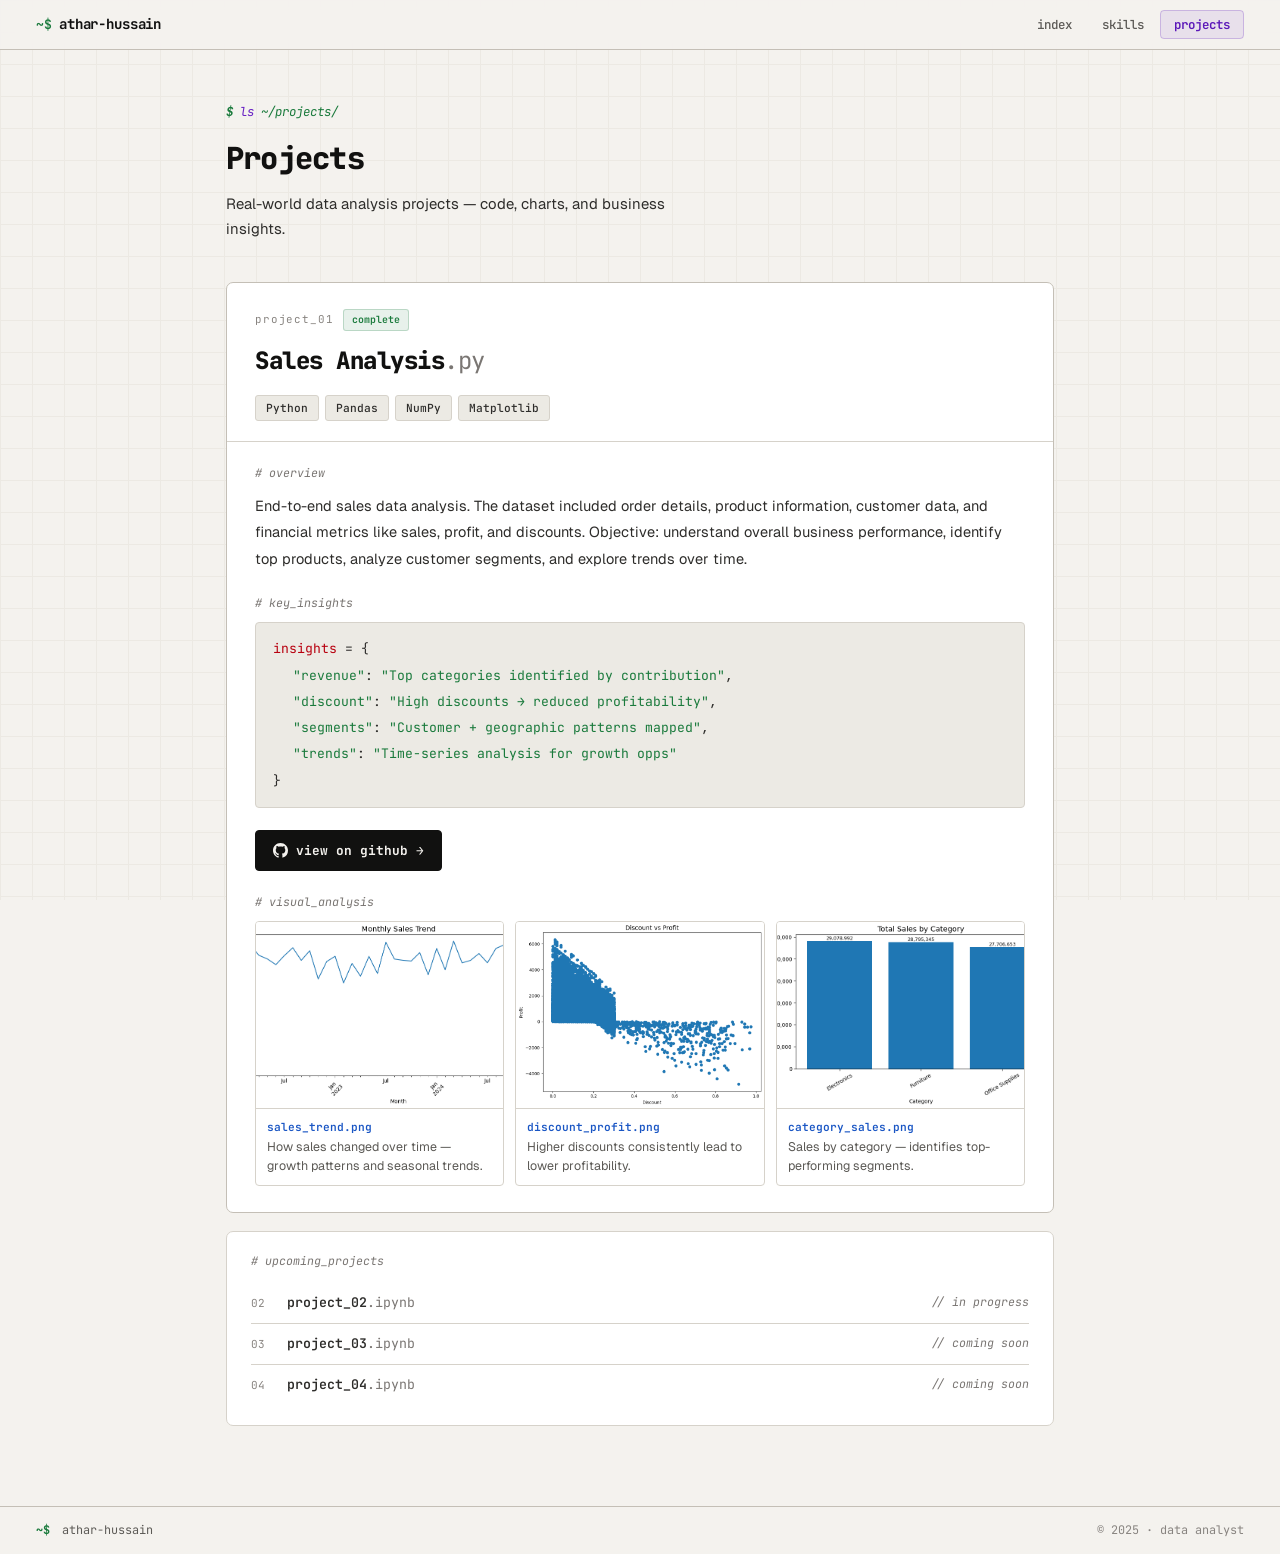
==== projects.html @ aadf998a "first commit" ====
<!DOCTYPE html>
<html lang="en">
<head>
    <meta charset="UTF-8">
    <meta name="viewport" content="width=device-width, initial-scale=1.0">
    <title>Projects | Athar Hussain</title>
    <link rel="preconnect" href="https://fonts.googleapis.com">
    <link rel="preconnect" href="https://fonts.gstatic.com" crossorigin>
    <link href="https://fonts.googleapis.com/css2?family=JetBrains+Mono:ital,wght@0,300;0,400;0,500;0,600;0,700;0,800;1,300;1,400;1,500&family=Geist:wght@300;400;500;600&display=swap" rel="stylesheet">
    <link rel="stylesheet" href="style.css">
</head>
<body>

<nav>
    <div class="nav-brand">
        <span class="nav-prompt">~$</span>
        <a href="index.html" class="nav-logo">athar-hussain</a>
    </div>
    <ul>
        <li><a href="index.html">index</a></li>
        <li><a href="skills.html">skills</a></li>
        <li><a href="projects.html" class="active">projects</a></li>
    </ul>
    <button class="menu-toggle" onclick="toggleMenu()" aria-label="Toggle menu">
        <span></span><span></span><span></span>
    </button>
</nav>

<main>
<div class="container">

    <!-- PAGE HEADER -->
    <div class="ph" style="margin-bottom:40px;">
        <p class="ph-pre"><span class="tp" style="font-family:var(--mono);">$</span> <span class="kw">ls</span> <span class="str">~/projects/</span></p>
        <h1 class="ph-title">Projects</h1>
        <p class="ph-sub">Real-world data analysis projects — code, charts, and business insights.</p>
    </div>

    <!-- PROJECT 1 -->
    <div class="pj-card" style="margin-bottom:18px;">
        <div class="pj-top">
            <div class="pj-meta">
                <span class="pj-num">project_01</span>
                <span class="pj-badge">complete</span>
            </div>
            <h2 class="pj-title">Sales Analysis<span class="pj-ext">.py</span></h2>
            <div class="pj-tags">
                <span class="pj-tag">Python</span>
                <span class="pj-tag">Pandas</span>
                <span class="pj-tag">NumPy</span>
                <span class="pj-tag">Matplotlib</span>
            </div>
        </div>

        <div class="pj-body">

            <div class="pj-sec">
                <span class="pj-sec-lbl"># overview</span>
                <p>End-to-end sales data analysis. The dataset included order details, product information, customer data, and financial metrics like sales, profit, and discounts. Objective: understand overall business performance, identify top products, analyze customer segments, and explore trends over time.</p>
            </div>

            <div class="pj-sec">
                <span class="pj-sec-lbl"># key_insights</span>
                <div class="dict-block">
                    <span class="di"><span class="attr">insights</span><span class="pun"> = {</span></span>
                    <span class="di ind"><span class="str">"revenue"</span><span class="pun">:</span>  <span class="str">"Top categories identified by contribution"</span><span class="pun">,</span></span>
                    <span class="di ind"><span class="str">"discount"</span><span class="pun">:</span> <span class="str">"High discounts → reduced profitability"</span><span class="pun">,</span></span>
                    <span class="di ind"><span class="str">"segments"</span><span class="pun">:</span> <span class="str">"Customer + geographic patterns mapped"</span><span class="pun">,</span></span>
                    <span class="di ind"><span class="str">"trends"</span><span class="pun">:</span>   <span class="str">"Time-series analysis for growth opps"</span></span>
                    <span class="di"><span class="pun">}</span></span>
                </div>
            </div>

            <div class="pj-sec">
                <a href="https://github.com/your-username/your-repo" target="_blank" class="gh-btn">
                    <svg viewBox="0 0 24 24" fill="currentColor" width="15" height="15"><path d="M12 0C5.37 0 0 5.37 0 12c0 5.31 3.435 9.795 8.205 11.385.6.105.825-.255.825-.57 0-.285-.015-1.23-.015-2.235-3.015.555-3.795-.735-4.035-1.41-.135-.345-.72-1.41-1.23-1.695-.42-.225-1.02-.78-.015-.795.945-.015 1.62.87 1.845 1.23 1.08 1.815 2.805 1.305 3.495.99.105-.78.42-1.305.765-1.605-2.67-.3-5.46-1.335-5.46-5.925 0-1.305.465-2.385 1.23-3.225-.12-.3-.54-1.53.12-3.18 0 0 1.005-.315 3.3 1.23.96-.27 1.98-.405 3-.405s2.04.135 3 .405c2.295-1.56 3.3-1.23 3.3-1.23.66 1.65.24 2.88.12 3.18.765.84 1.23 1.905 1.23 3.225 0 4.605-2.805 5.625-5.475 5.925.435.375.81 1.095.81 2.22 0 1.605-.015 2.895-.015 3.3 0 .315.225.69.825.57A12.02 12.02 0 0024 12c0-6.63-5.37-12-12-12z"/></svg>
                    view on github →
                </a>
            </div>

            <div class="pj-sec">
                <span class="pj-sec-lbl"># visual_analysis</span>
                <div class="shots">
                    <div class="shot">
                        <div class="shot-img-wrap">
                            <img src="images/sales_trend.png" alt="Sales Trend">
                        </div>
                        <div class="shot-cap">
                            <span class="shot-name">sales_trend.png</span>
                            <span class="shot-txt">How sales changed over time — growth patterns and seasonal trends.</span>
                        </div>
                    </div>
                    <div class="shot">
                        <div class="shot-img-wrap">
                            <img src="images/discount_vs_profit.png" alt="Discount vs Profit">
                        </div>
                        <div class="shot-cap">
                            <span class="shot-name">discount_profit.png</span>
                            <span class="shot-txt">Higher discounts consistently lead to lower profitability.</span>
                        </div>
                    </div>
                    <div class="shot">
                        <div class="shot-img-wrap">
                            <img src="images/category_sales.png" alt="Category Sales">
                        </div>
                        <div class="shot-cap">
                            <span class="shot-name">category_sales.png</span>
                            <span class="shot-txt">Sales by category — identifies top-performing segments.</span>
                        </div>
                    </div>
                </div>
            </div>

        </div>
    </div>

    <!-- UPCOMING -->
    <div class="up-block">
        <span class="up-lbl"># upcoming_projects</span>
        <div class="up-row">
            <span class="ur-n">02</span>
            <span class="ur-t">project_02<span class="pj-ext">.ipynb</span></span>
            <span class="ur-s">// in progress</span>
        </div>
        <div class="up-row">
            <span class="ur-n">03</span>
            <span class="ur-t">project_03<span class="pj-ext">.ipynb</span></span>
            <span class="ur-s">// coming soon</span>
        </div>
        <div class="up-row">
            <span class="ur-n">04</span>
            <span class="ur-t">project_04<span class="pj-ext">.ipynb</span></span>
            <span class="ur-s">// coming soon</span>
        </div>
    </div>

</div>
</main>

<footer>
    <span><span class="fp">~$</span> athar-hussain</span>
    <span class="fr">© 2025 · data analyst</span>
</footer>

<script>
function toggleMenu() {
    document.querySelector('nav ul').classList.toggle('open');
}
</script>
</body>
</html>
---- style.css ----
/* ── VARIABLES ──────────────────────────────────────────── */
:root {
    --bg:       #F4F2EE;
    --bg-2:     #ECEAE4;
    --bg-card:  #FFFFFF;
    --border:   #D6D2CA;
    --border-s: #C4BFB6;

    /* Text — much stronger contrast */
    --text:     #111110;
    --text-2:   #2E2D2B;
    --text-3:   #5C5A56;
    --text-dim: #888480;

    /* Syntax — richer, more saturated */
    --kw:       #6923C4;   /* purple  – keywords */
    --fn:       #1A56C4;   /* blue    – functions */
    --cls:      #0077A8;   /* teal    – class names */
    --str:      #1A7A3C;   /* green   – strings */
    --num:      #C4650A;   /* orange  – numbers/self */
    --attr:     #B8000F;   /* red     – attributes */
    --pun:      #2E2D2B;   /* near-black – punctuation */
    --cmt:      #7A7673;   /* medium grey – comments */
    --ln:       #B8B4AE;   /* line numbers */

    --accent:   #5B17B8;
    --accent-2: #1A56C4;
    --green:    #1A7A3C;

    --mono: 'JetBrains Mono', 'Fira Code', monospace;
    --sans: 'Geist', system-ui, sans-serif;

    --r:  7px;
    --r2: 4px;
    --t:  0.18s ease;
}

/* ── RESET ──────────────────────────────────────────────── */
*, *::before, *::after { margin:0; padding:0; box-sizing:border-box; }
html { scroll-behavior:smooth; }

body {
    font-family: var(--mono);
    background: var(--bg);
    color: var(--text);
    font-size: 14px;
    line-height: 1.65;
    -webkit-font-smoothing: antialiased;
}

/* subtle grid background */
body::before {
    content: '';
    position: fixed; inset: 0;
    background-image:
        linear-gradient(var(--border) 1px, transparent 1px),
        linear-gradient(90deg, var(--border) 1px, transparent 1px);
    background-size: 32px 32px;
    opacity: 0.28;
    pointer-events: none; z-index: 0;
}

main { position: relative; z-index: 0; }
nav  { position: sticky; top: 0; z-index: 999; }
footer { position: relative; z-index: 1; }

/* ── NAV ────────────────────────────────────────────────── */
nav {
    display: flex; align-items: center; justify-content: space-between;
    padding: 0 36px; height: 50px;
    background: rgba(244,242,238,0.94);
    backdrop-filter: blur(14px);
    border-bottom: 1px solid var(--border-s);
}

.nav-brand { display:flex; align-items:center; gap:7px; }

.nav-prompt {
    font-family: var(--mono);
    font-size: 0.82rem; font-weight: 600;
    color: var(--green);
}

.nav-logo {
    font-family: var(--mono);
    font-size: 0.88rem; font-weight: 700;
    color: var(--text); text-decoration: none;
    letter-spacing: -0.01em;
}

nav ul { display:flex; list-style:none; gap:2px; }

nav ul li a {
    font-family: var(--mono);
    font-size: 0.78rem; font-weight: 500;
    color: var(--text-3);
    text-decoration: none;
    padding: 5px 13px;
    border-radius: var(--r2);
    border: 1px solid transparent;
    transition: var(--t);
}

nav ul li a:hover {
    color: var(--text);
    background: var(--bg-2);
    border-color: var(--border);
}

nav ul li a.active {
    color: var(--accent);
    background: rgba(91,23,184,0.08);
    border-color: rgba(91,23,184,0.22);
    font-weight: 600;
}

.menu-toggle {
    display: none;
    flex-direction: column;
    gap: 4px;
    cursor: pointer;
    padding: 8px;
    z-index: 1000;
    position: relative;
    -webkit-tap-highlight-color: transparent;
    background: none;
    border: none;
    outline: none;
}
.menu-toggle span { display:block; width:20px; height:1.5px; background:var(--text-2); border-radius:2px; }

/* ── LAYOUT ─────────────────────────────────────────────── */
.container { max-width: 900px; margin:0 auto; padding: 52px 36px 80px; position: relative; z-index: 0; }

/* ── SYNTAX ─────────────────────────────────────────────── */
.kw   { color:var(--kw);  font-style:italic; }
.fn   { color:var(--fn);  }
.cls  { color:var(--cls); font-weight:600; }
.str  { color:var(--str); }
.num  { color:var(--num); }
.attr { color:var(--attr); }
.pun  { color:var(--pun); }
.cmt  { color:var(--cmt); font-style:italic; }
.hash { color:var(--cmt); }

.hero-intro {
    font-size: 0.8rem; color: var(--cmt);
    font-style: italic; margin-bottom: 22px;
    display: flex; align-items: center; gap: 8px;
}

.hero-intro::before {
    content: '';
    display: inline-block; width: 8px; height: 8px;
    border-radius: 50%; background: var(--green);
    box-shadow: 0 0 0 3px rgba(26,122,60,0.18);
    animation: pulse 2s ease infinite;
}

@keyframes pulse {
    0%,100% { box-shadow: 0 0 0 3px rgba(26,122,60,0.18); }
    50%      { box-shadow: 0 0 0 6px rgba(26,122,60,0.06); }
}

/* macOS-style code card */
.code-card {
    background: var(--bg-card);
    border: 1px solid var(--border-s);
    border-radius: var(--r);
    overflow: hidden;
    margin-bottom: 28px;
    box-shadow: 0 2px 8px rgba(0,0,0,0.07);
    max-width: 100%;
    min-width: 0;
    position: relative;
    z-index: 0;
}

.cc-bar {
    display: flex; align-items: center; gap: 6px;
    padding: 9px 14px;
    background: var(--bg-2);
    border-bottom: 1px solid var(--border);
}

.dot { width:11px; height:11px; border-radius:50%; }
.dot.r { background:#FF5F56; }
.dot.y { background:#FFBD2D; }
.dot.g { background:#26C840; }

.cc-fname {
    font-size: 0.72rem; color: var(--text-3);
    margin-left: 8px; font-weight: 500;
}

.cc-body {
    padding: 16px 0;
    font-size: 0.85rem;
    line-height: 1.85;
    overflow: hidden; /* clips any stray overflow, never pushes width */
}

.cl {
    display: flex; align-items: baseline;
    padding: 0 16px 0 0;
    white-space: nowrap; /* desktop: single line */
    overflow: hidden;    /* never pushes parent wider */
}

/* CSS-based indentation — no &nbsp; needed */
.cl.i0 { padding-left: 0; }
.cl.i1 > *:not(.ln-num):first-of-type { margin-left: 16px; }
.cl.i2 > *:not(.ln-num):first-of-type { margin-left: 32px; }
.cl.i3 > *:not(.ln-num):first-of-type { margin-left: 48px; }

.cl:hover { background: rgba(91,23,184,0.03); }
.cl.hi    { background: rgba(91,23,184,0.05); }

.ln-num {
    display: inline-block;
    width: 36px; text-align: right;
    color: var(--ln); font-size: 0.74rem;
    user-select: none; padding-right: 18px;
    flex-shrink: 0;
}

.cursor {
    display:inline-block; width:7px; height:13px;
    background: var(--accent);
    animation: blink 1.1s step-end infinite;
    vertical-align: middle; margin-left: 1px;
}

@keyframes blink { 0%,100%{opacity:1;} 50%{opacity:0;} }

/* hero right text */
.hero-split {
    display: grid;
    grid-template-columns: 1fr 1fr;
    gap: 44px; align-items: center;
    margin-bottom: 0;
}

.h-greeting {
    font-size: 0.79rem; color: var(--cmt);
    margin-bottom: 10px; font-style: italic;
}

.h-name {
    font-family: var(--mono);
    font-size: 2.5rem; font-weight: 800;
    line-height: 1.05; letter-spacing: -0.03em;
    color: var(--text);
    margin-bottom: 16px;
}

.h-desc {
    font-family: var(--sans);
    font-size: 0.95rem; color: var(--text-2);
    line-height: 1.8; margin-bottom: 26px;
    font-weight: 400;
}

.h-actions { display:flex; gap:10px; flex-wrap:wrap; }

.btn {
    font-family: var(--mono);
    font-size: 0.79rem; font-weight: 600;
    padding: 8px 17px;
    border-radius: var(--r2);
    text-decoration: none;
    border: 1px solid;
    transition: var(--t);
    display:inline-block;
}

.btn-fill {
    background: var(--accent); color:#fff;
    border-color: var(--accent);
}
.btn-fill:hover { background:#4A10A0; border-color:#4A10A0; }

.btn-out {
    background: transparent; color: var(--text-2);
    border-color: var(--border-s);
}
.btn-out:hover { background: var(--bg-2); border-color: var(--border-s); color: var(--text); }

/* ── SECTION HEAD ───────────────────────────────────────── */
.sh { margin-bottom: 22px; border-bottom: 1px solid var(--border); padding-bottom: 10px; }
.sh-tag {
    font-size: 0.73rem; color: var(--cmt);
    display: flex; align-items: center; gap: 6px;
}
.sh-tag::before { content:'//'; color: var(--accent); font-weight: 700; }

/* ── ABOUT ──────────────────────────────────────────────── */
.about-layout {
    display: grid; grid-template-columns: 1.5fr 1fr;
    gap: 20px; align-items: start;
}

.about-text-block {
    background: var(--bg-card);
    border: 1px solid var(--border);
    border-radius: var(--r);
    padding: 22px 24px;
}

.about-text-block p {
    font-family: var(--sans);
    font-size: 0.93rem; color: var(--text-2);
    line-height: 1.82; margin-bottom: 13px;
    font-weight: 400;
}
.about-text-block p:last-child { margin-bottom: 0; }

.stat-col { display:flex; flex-direction:column; gap:9px; }

.stat-item {
    background: var(--bg-card);
    border: 1px solid var(--border);
    border-radius: var(--r);
    padding: 13px 16px;
    display: flex; flex-direction: column; gap: 2px;
}

.s-key {
    font-size: 0.68rem; color: var(--text-dim);
    font-weight: 500; letter-spacing: 0.04em;
}

.s-val {
    font-family: var(--mono);
    font-size: 0.85rem; color: var(--text); font-weight: 600;
}

.s-open { color: var(--green) !important; }

/* ── TERMINAL / CONTACT ─────────────────────────────────── */
.term-box {
    background: var(--bg-card);
    border: 1px solid var(--border-s);
    border-radius: var(--r);
    overflow: hidden;
    max-width: 100%;
    box-shadow: 0 2px 8px rgba(0,0,0,0.06);
}

.term-bar {
    display:flex; align-items:center; gap:6px;
    padding: 9px 14px;
    background: var(--bg-2);
    border-bottom: 1px solid var(--border);
}

.term-title { font-size:0.71rem; color:var(--text-3); margin-left:8px; font-weight:500; }

.term-body { padding: 16px 20px; }

.t-row {
    display:flex; align-items:center; gap:9px;
    font-size: 0.84rem; margin-bottom: 5px;
}

.tp { color:var(--green); font-weight:700; }
.tc { color:var(--text-2); }

.t-out {
    margin: 10px 0 14px 22px;
    display: flex; flex-direction:column; gap:4px;
}

.t-link {
    display: flex; align-items: center; gap: 10px;
    text-decoration: none; color: var(--text-2);
    padding: 5px 8px; border-radius: var(--r2);
    font-size: 0.83rem; transition: var(--t);
}
.t-link:hover { background: rgba(91,23,184,0.06); }

.tl  { color: var(--fn); font-weight: 600; min-width: 72px; }
.ts  { color: var(--text-dim); }
.tv  { color: var(--str); }
.t-link:hover .tv { color: var(--accent); text-decoration: underline; }

.t-blink { color:var(--accent); animation: blink 1.1s step-end infinite; font-weight:700; }

/* ── EXPLORE CARDS ──────────────────────────────────────── */
.ex-row { display:grid; grid-template-columns:1fr 1fr; gap:12px; }

.ex-card {
    display:flex; flex-direction:column; gap:5px;
    padding: 20px 22px;
    background: var(--bg-card);
    border: 1px solid var(--border);
    border-radius: var(--r);
    text-decoration: none; color: var(--text);
    transition: var(--t);
}

.ex-card:hover {
    border-color: rgba(91,23,184,0.4);
    background: rgba(91,23,184,0.03);
    box-shadow: 0 2px 8px rgba(91,23,184,0.08);
}

.ec-top { display:flex; justify-content:space-between; margin-bottom:4px; }
.ec-n { font-size:0.68rem; color:var(--text-dim); }
.ec-a { font-size:0.88rem; color:var(--text-dim); transition:var(--t); }
.ex-card:hover .ec-a { color:var(--accent); transform:translateX(3px); display:inline-block; }
.ec-t { font-family:var(--mono); font-size:0.93rem; font-weight:700; color:var(--accent); }
.ec-d { font-family:var(--sans); font-size:0.82rem; color:var(--text-3); line-height:1.55; }

/* ── PAGE HEADER ────────────────────────────────────────── */
.ph { margin-bottom: 0; }

.ph-pre {
    font-size:0.78rem; color:var(--cmt);
    margin-bottom: 10px; font-style:italic;
}

.ph-title {
    font-family:var(--mono);
    font-size:1.9rem; font-weight:800;
    letter-spacing:-0.025em; color:var(--text);
    margin-bottom: 8px;
}

.ph-sub {
    font-family:var(--sans);
    font-size:0.93rem; color:var(--text-2);
    line-height:1.72; max-width:500px; font-weight:400;
}

/* ── SKILLS ─────────────────────────────────────────────── */
.sg { margin-bottom: 32px; }

.sg-label {
    font-size:0.73rem; color:var(--cmt);
    font-style:italic; margin-bottom:12px;
    padding-left:2px;
}

.sk-grid { display:grid; grid-template-columns:1fr 1fr; gap:11px; }

.sk-card {
    background: var(--bg-card);
    border: 1px solid var(--border);
    border-radius: var(--r);
    padding: 19px 21px;
    transition: var(--t);
    border-left: 3px solid transparent;
}

.sk-card:hover {
    border-left-color: var(--accent);
    box-shadow: 0 2px 10px rgba(0,0,0,0.07);
}

.sk-head {
    display:flex; align-items:center;
    justify-content:space-between; margin-bottom:9px;
}

.sk-name {
    font-family:var(--mono);
    font-size:0.94rem; font-weight:700; color:var(--text);
}

.sk-badge {
    font-family:var(--mono); font-size:0.63rem;
    padding: 2px 8px; border-radius: 3px;
    background: rgba(91,23,184,0.08);
    color: var(--accent);
    border: 1px solid rgba(91,23,184,0.18);
    font-weight:600;
}

.sk-desc {
    font-family:var(--sans);
    font-size:0.86rem; color:var(--text-2);
    line-height:1.75; margin-bottom:14px; font-weight:400;
}

.sk-bar-row {
    display:flex; align-items:center; gap:9px; margin-bottom:10px;
}

.sk-bar-bg {
    flex:1; height:3px;
    background: var(--bg-2); border-radius:2px; overflow:hidden;
    border: 1px solid var(--border);
}

.sk-bar-fill {
    height:100%; width:0;
    background: var(--accent); border-radius:2px;
    transition: width 1.1s cubic-bezier(.4,0,.2,1);
}

.sk-bar-fill.go { width: var(--w); }

.sk-pct {
    font-family:var(--mono); font-size:0.7rem;
    color:var(--text-3); min-width:28px; font-weight:600;
}

.sk-tags { display:flex; flex-wrap:wrap; gap:5px; }

.sk-tag {
    font-family:var(--mono); font-size:0.67rem;
    color:var(--text-3); padding: 2px 8px;
    border: 1px solid var(--border); border-radius:3px;
    background:var(--bg-2);
}

/* ── PROJECT CARD ───────────────────────────────────────── */
.pj-card {
    background: var(--bg-card);
    border: 1px solid var(--border-s);
    border-radius: var(--r);
    overflow: hidden; margin-bottom:18px;
}

.pj-top {
    padding: 26px 28px 20px;
    border-bottom: 1px solid var(--border);
}

.pj-meta {
    display:flex; align-items:center; gap:9px; margin-bottom:10px;
}

.pj-num { font-size:0.68rem; color:var(--text-dim); letter-spacing:.08em; }

.pj-badge {
    font-family:var(--mono); font-size:0.62rem; font-weight:600;
    padding: 2px 8px; border-radius:3px;
    background: rgba(26,122,60,0.1); color:var(--green);
    border: 1px solid rgba(26,122,60,0.22);
}

.pj-badge.soon {
    background: var(--bg-2); color:var(--text-dim);
    border-color: var(--border);
}

.pj-title {
    font-family:var(--mono);
    font-size:1.5rem; font-weight:800;
    color:var(--text); letter-spacing:-0.02em;
    margin-bottom:14px;
}

.pj-ext { color:var(--cmt); font-weight:400; }

.pj-tags { display:flex; flex-wrap:wrap; gap:6px; }

.pj-tag {
    font-family:var(--mono); font-size:0.7rem;
    color:var(--text-2); padding:3px 10px;
    border:1px solid var(--border); border-radius:3px;
    background:var(--bg-2); font-weight:500;
}

.pj-body { padding: 0 28px 26px; }

.pj-sec { padding-top:22px; }

.pj-sec-lbl {
    display:block; font-family:var(--mono);
    font-size:0.73rem; color:var(--cmt);
    margin-bottom:9px; font-style:italic;
}

.pj-sec > p {
    font-family:var(--sans);
    font-size:0.91rem; color:var(--text-2);
    line-height:1.82; font-weight:400;
}

/* insights dict */
.dict-block {
    background: var(--bg-2);
    border: 1px solid var(--border);
    border-radius: var(--r2);
    padding: 13px 17px;
    font-family:var(--mono); font-size:0.82rem; line-height:2;
}

.di { display:block; }
.di.ind { padding-left:20px; }

.gh-btn {
    display:inline-flex; align-items:center; gap:8px;
    font-family:var(--mono); font-size:0.8rem; font-weight:700;
    padding:9px 17px;
    background:var(--text); color:var(--bg);
    text-decoration:none; border-radius:var(--r2);
    transition:var(--t); border:1px solid var(--text);
}
.gh-btn:hover { background:var(--accent); border-color:var(--accent); }

/* screenshots */
.shots {
    display: grid;
    grid-template-columns: repeat(3, 1fr);
    gap: 11px;
}

.shot {
    border:1px solid var(--border); border-radius:var(--r2);
    overflow:hidden; background:var(--bg-card);
    transition: var(--t);
}
.shot:hover { box-shadow: 0 3px 12px rgba(0,0,0,0.09); border-color: var(--border-s); }

.shot-img-wrap {
    width:100%; aspect-ratio:4/3;
    background:var(--bg-2); overflow:hidden;
}

.shot-img-wrap img {
    width:100%; height:100%; object-fit:cover;
    transition: transform 0.4s ease;
}
.shot:hover .shot-img-wrap img { transform:scale(1.04); }

.shot-cap { padding:9px 11px; border-top:1px solid var(--border); }

.shot-name {
    display:block; font-family:var(--mono);
    font-size:0.7rem; color:var(--fn); margin-bottom:2px; font-weight:600;
}

.shot-txt {
    display:block; font-family:var(--sans);
    font-size:0.78rem; color:var(--text-3); line-height:1.5;
}

/* upcoming */
.up-block {
    background:var(--bg-card); border:1px solid var(--border);
    border-radius:var(--r); padding:20px 24px;
}

.up-lbl {
    display:block; font-family:var(--mono);
    font-size:0.73rem; color:var(--cmt);
    font-style:italic; margin-bottom:12px;
}

.up-row {
    display:flex; align-items:center; gap:16px;
    font-family:var(--mono); font-size:0.83rem;
    padding:9px 0; border-bottom:1px solid var(--border);
}
.up-row:last-child { border-bottom:none; }

.ur-n { color:var(--text-dim); font-size:0.69rem; min-width:20px; }
.ur-t { color:var(--text-2); flex:1; font-weight:600; }
.ur-s { color:var(--cmt); font-size:0.73rem; font-style:italic; }

/* ── FOOTER ─────────────────────────────────────────────── */
footer {
    border-top:1px solid var(--border-s);
    padding:14px 36px;
    display:flex; justify-content:space-between; align-items:center;
    font-family:var(--mono); font-size:0.74rem; color:var(--text-3);
    position:relative; z-index:1;
}

.fp { color:var(--green); margin-right:5px; font-weight:700; }
.fr { color:var(--text-dim); }

/* ── RESPONSIVE BREAKPOINTS ─────────────────────────────── */

/* ── TABLET (740px – 900px) ─────────────────────────────── */
@media (max-width: 900px) {
    .h-name { font-size: 2.2rem; }
    .shots { grid-template-columns: repeat(2, 1fr); }
    .sk-grid { grid-template-columns: repeat(2, 1fr); }
    .about-layout { gap: 14px; }
}

/* ── MOBILE (≤ 740px) ───────────────────────────────────── */
@media (max-width: 740px) {
    nav { padding: 0 16px; }
    .menu-toggle { display: flex; }

    nav ul {
        display: none;
        position: absolute; top: 50px; left: 0; right: 0;
        flex-direction: column;
        background: rgba(244,242,238,0.98);
        backdrop-filter: blur(12px);
        border-bottom: 1px solid var(--border-s);
        padding: 10px 16px; gap: 3px;
        z-index: 200;
    }
    nav ul.open { display: flex; }
    nav ul li a { display: block; padding: 8px 12px; }

    .container { padding: 28px 16px 56px; }

    .hero-split {
        grid-template-columns: 1fr;
        gap: 22px;
    }

    .cc-body   { font-size: 0.76rem; }
    .ln-num    { width: 28px; padding-right: 12px; font-size: 0.68rem; }

    .h-name    { font-size: 1.9rem; }
    .h-desc    { font-size: 0.88rem; }
    .h-actions { flex-direction: column; gap: 8px; }
    .btn       { text-align: center; }

    .about-layout { grid-template-columns: 1fr; }
    .stat-col  { flex-direction: row; flex-wrap: wrap; gap: 8px; }
    .stat-item { flex: 1; min-width: 140px; }

    .t-link    { flex-wrap: wrap; gap: 4px; }
    .tl        { min-width: unset; }
    .tv        { word-break: break-all; font-size: 0.78rem; }

    .ex-row    { grid-template-columns: 1fr; }
    .sk-grid   { grid-template-columns: 1fr; }
    .shots     { grid-template-columns: 1fr; }

    .pj-top,
    .pj-body   { padding-left: 16px; padding-right: 16px; }
    .pj-title  { font-size: 1.25rem; }
    .dict-block { font-size: 0.76rem; overflow-x: auto; }

    .up-row    { flex-wrap: wrap; gap: 6px; }
    .ur-s      { width: 100%; padding-left: 28px; }

    .ph-title  { font-size: 1.6rem; }

    footer {
        flex-direction: column;
        gap: 4px;
        text-align: center;
        padding: 12px 16px;
    }
}

/* ── SMALL PHONES (≤ 400px) ─────────────────────────────── */
@media (max-width: 400px) {
    .h-name    { font-size: 1.6rem; }
    .cc-body   { font-size: 0.7rem; }
    .stat-item { min-width: 100%; }
    .ph-title  { font-size: 1.4rem; }
    .pj-title  { font-size: 1.1rem; }
}
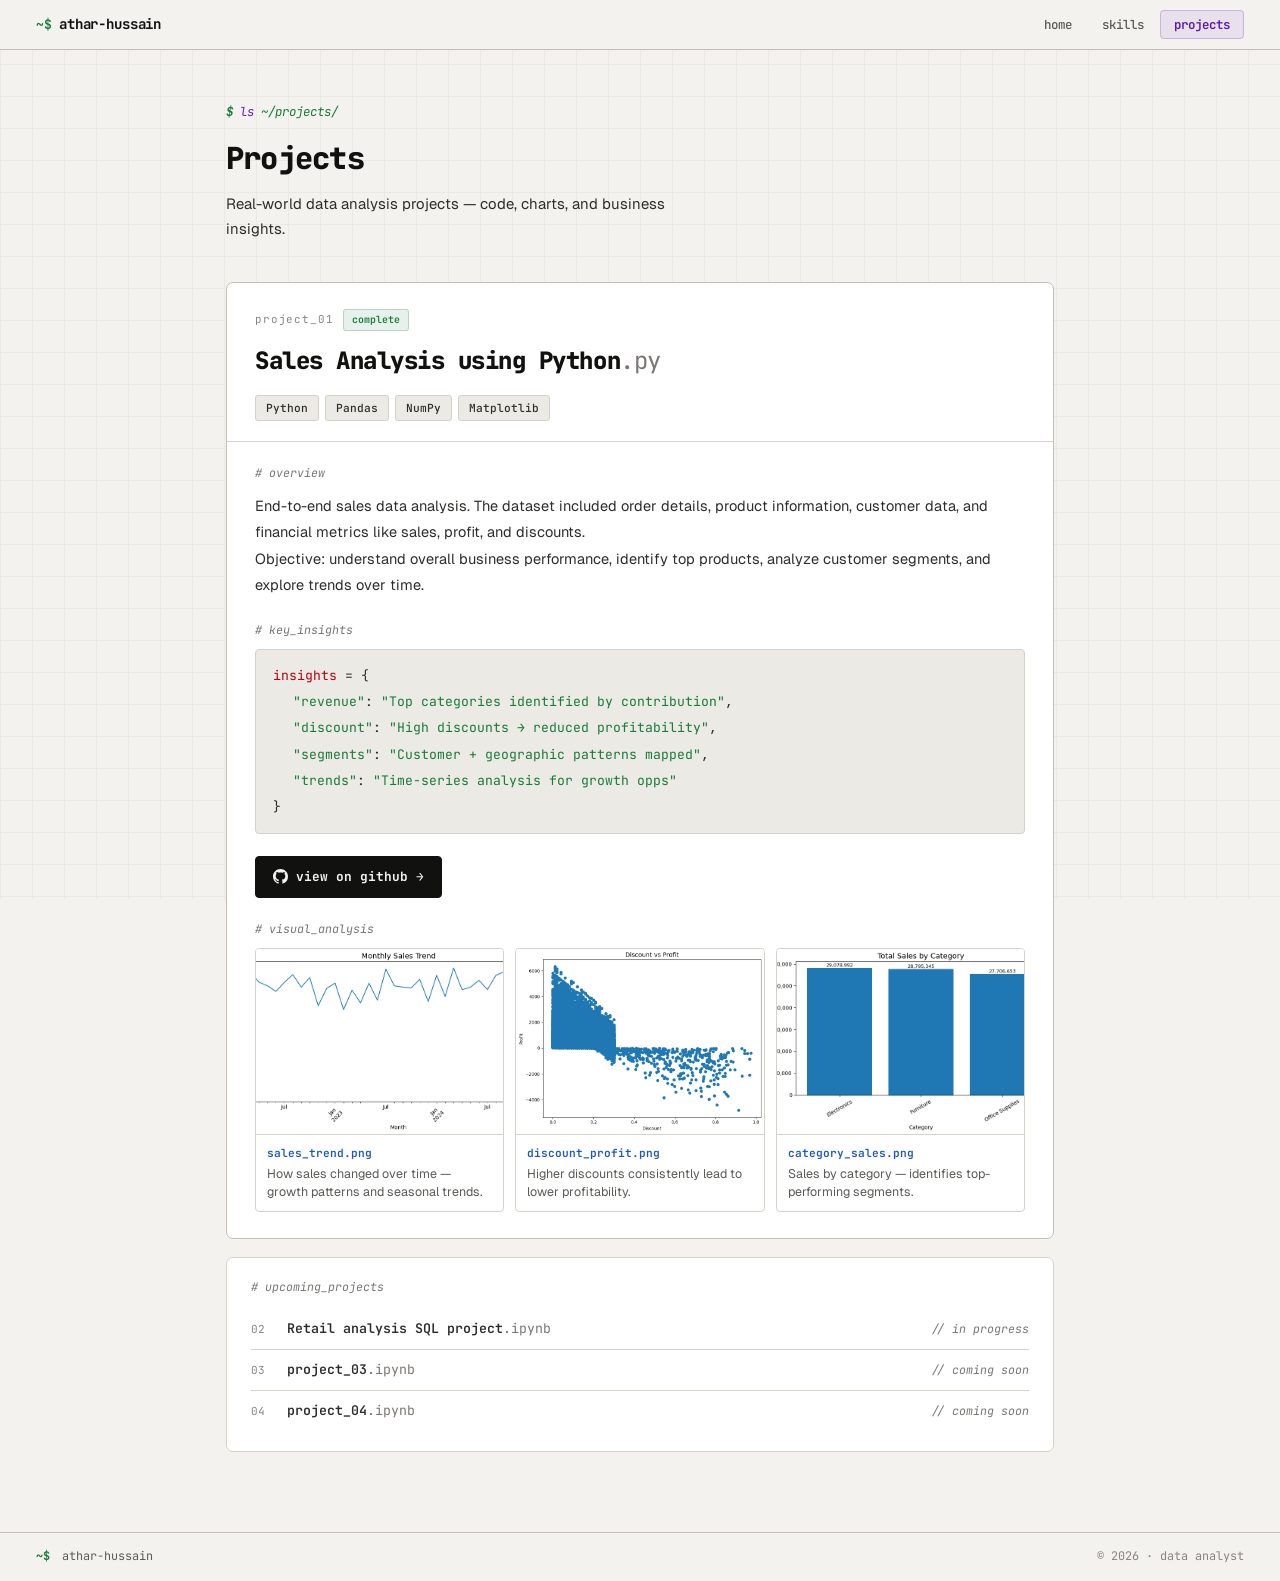
==== commit af509a94: "updated html and css" ====
--- a/projects.html
+++ b/projects.html
@@ -17,7 +17,7 @@
         <a href="index.html" class="nav-logo">athar-hussain</a>
     </div>
     <ul>
-        <li><a href="index.html">index</a></li>
+        <li><a href="index.html">home</a></li>
         <li><a href="skills.html">skills</a></li>
         <li><a href="projects.html" class="active">projects</a></li>
     </ul>
@@ -43,7 +43,7 @@
                 <span class="pj-num">project_01</span>
                 <span class="pj-badge">complete</span>
             </div>
-            <h2 class="pj-title">Sales Analysis<span class="pj-ext">.py</span></h2>
+            <h2 class="pj-title">Sales Analysis using Python<span class="pj-ext">.py</span></h2>
             <div class="pj-tags">
                 <span class="pj-tag">Python</span>
                 <span class="pj-tag">Pandas</span>
@@ -56,7 +56,7 @@
 
             <div class="pj-sec">
                 <span class="pj-sec-lbl"># overview</span>
-                <p>End-to-end sales data analysis. The dataset included order details, product information, customer data, and financial metrics like sales, profit, and discounts. Objective: understand overall business performance, identify top products, analyze customer segments, and explore trends over time.</p>
+                <p>End-to-end sales data analysis. The dataset included order details, product information, customer data, and financial metrics like sales, profit, and discounts. <br>Objective: understand overall business performance, identify top products, analyze customer segments, and explore trends over time.</p>
             </div>
 
             <div class="pj-sec">
@@ -119,7 +119,7 @@
         <span class="up-lbl"># upcoming_projects</span>
         <div class="up-row">
             <span class="ur-n">02</span>
-            <span class="ur-t">project_02<span class="pj-ext">.ipynb</span></span>
+            <span class="ur-t">Retail analysis SQL project<span class="pj-ext">.ipynb</span></span>
             <span class="ur-s">// in progress</span>
         </div>
         <div class="up-row">
@@ -139,7 +139,7 @@
 
 <footer>
     <span><span class="fp">~$</span> athar-hussain</span>
-    <span class="fr">© 2025 · data analyst</span>
+    <span class="fr">© 2026 · data analyst</span>
 </footer>
 
 <script>
--- a/style.css
+++ b/style.css
@@ -281,10 +281,11 @@
 .btn-fill:hover { background:#4A10A0; border-color:#4A10A0; }
 
 .btn-out {
-    background: transparent; color: var(--text-2);
-    border-color: var(--border-s);
-}
-.btn-out:hover { background: var(--bg-2); border-color: var(--border-s); color: var(--text); }
+    background: var(--fn);
+    color: #fff;
+    border-color: var(--fn);
+}
+.btn-out:hover { background: #1440A0; border-color: #1440A0; color: #fff; }
 
 /* ── SECTION HEAD ───────────────────────────────────────── */
 .sh { margin-bottom: 22px; border-bottom: 1px solid var(--border); padding-bottom: 10px; }
@@ -704,11 +705,15 @@
 
     .container { padding: 28px 16px 56px; }
 
+    /* hero: text first, code card below */
     .hero-split {
         grid-template-columns: 1fr;
         gap: 22px;
+        display: flex;
+        flex-direction: column-reverse;
     }
 
+    .code-card { display: block; }
     .cc-body   { font-size: 0.76rem; }
     .ln-num    { width: 28px; padding-right: 12px; font-size: 0.68rem; }
 
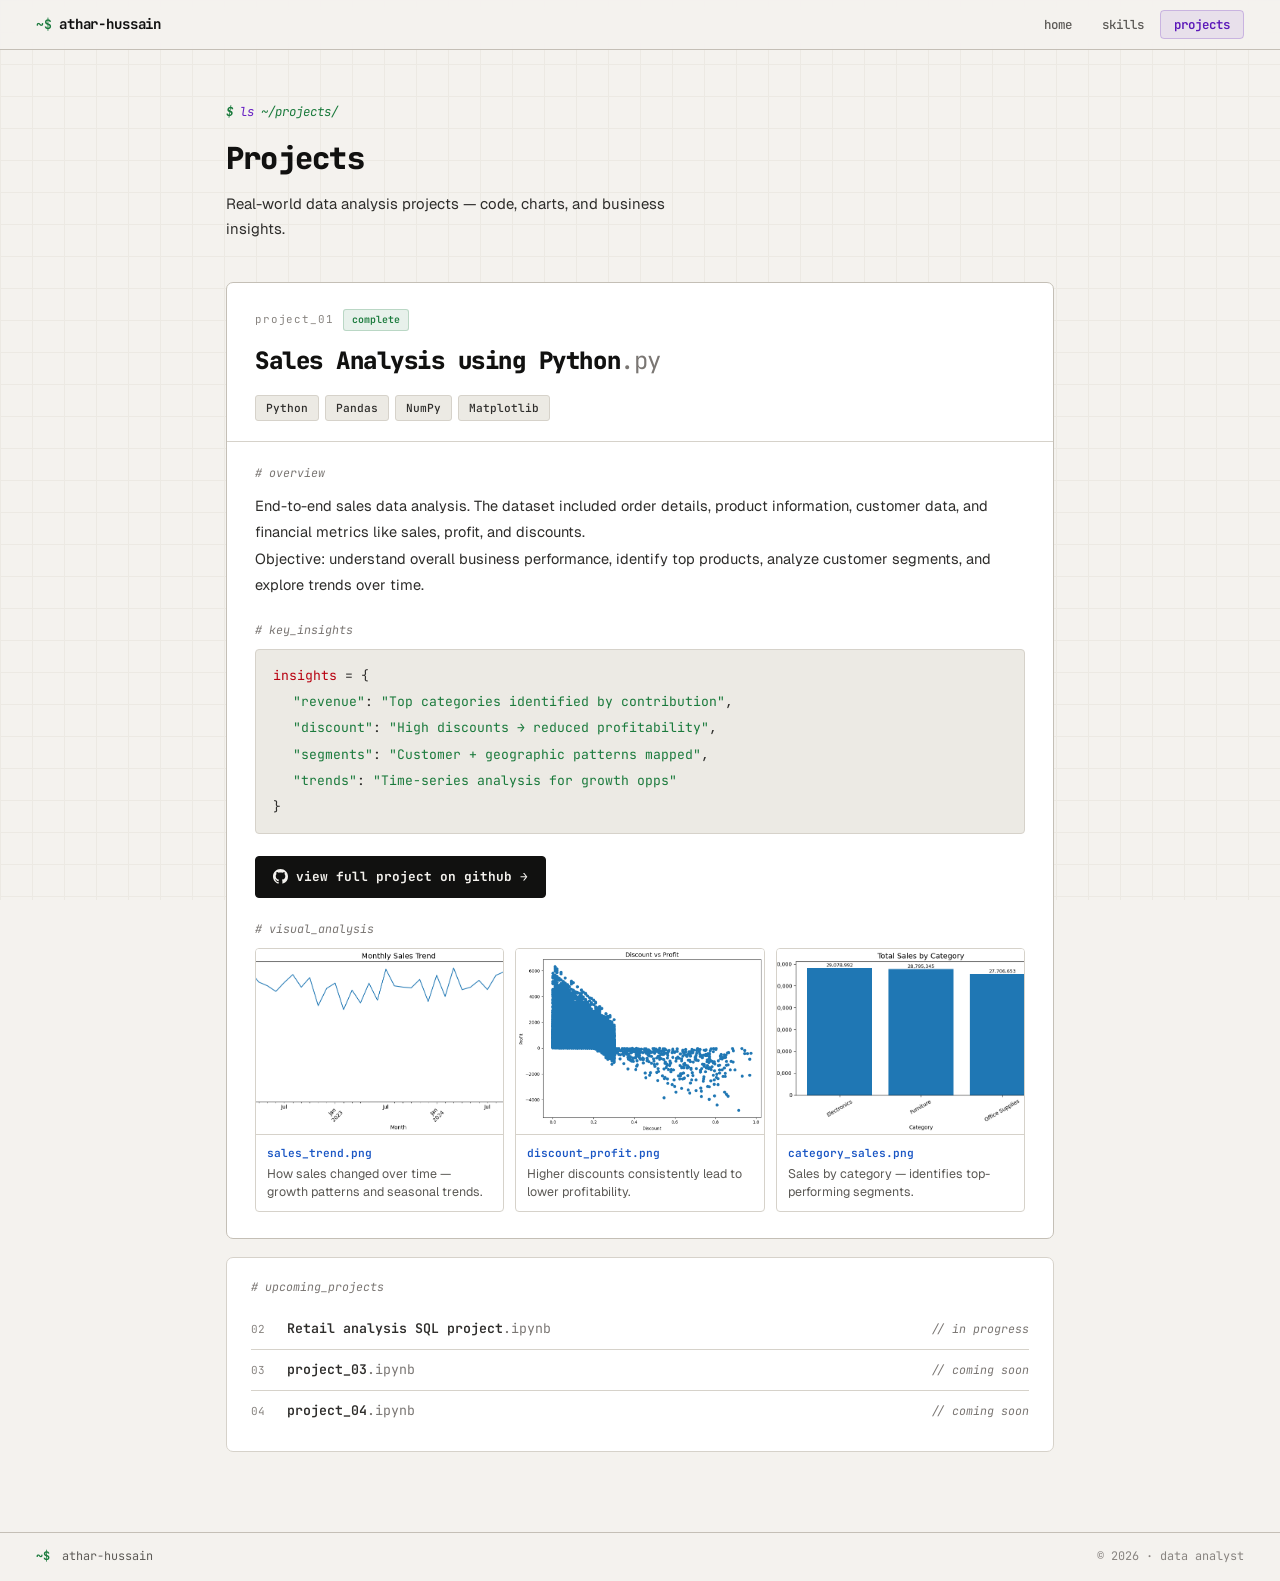
==== commit 03afcc37: "added link to github repo" ====
--- a/projects.html
+++ b/projects.html
@@ -72,9 +72,9 @@
             </div>
 
             <div class="pj-sec">
-                <a href="https://github.com/your-username/your-repo" target="_blank" class="gh-btn">
+                <a href= "https://github.com/ATHAR-HUSSAIN-2910/sales_analysis_using_python" target="_blank" class="gh-btn">
                     <svg viewBox="0 0 24 24" fill="currentColor" width="15" height="15"><path d="M12 0C5.37 0 0 5.37 0 12c0 5.31 3.435 9.795 8.205 11.385.6.105.825-.255.825-.57 0-.285-.015-1.23-.015-2.235-3.015.555-3.795-.735-4.035-1.41-.135-.345-.72-1.41-1.23-1.695-.42-.225-1.02-.78-.015-.795.945-.015 1.62.87 1.845 1.23 1.08 1.815 2.805 1.305 3.495.99.105-.78.42-1.305.765-1.605-2.67-.3-5.46-1.335-5.46-5.925 0-1.305.465-2.385 1.23-3.225-.12-.3-.54-1.53.12-3.18 0 0 1.005-.315 3.3 1.23.96-.27 1.98-.405 3-.405s2.04.135 3 .405c2.295-1.56 3.3-1.23 3.3-1.23.66 1.65.24 2.88.12 3.18.765.84 1.23 1.905 1.23 3.225 0 4.605-2.805 5.625-5.475 5.925.435.375.81 1.095.81 2.22 0 1.605-.015 2.895-.015 3.3 0 .315.225.69.825.57A12.02 12.02 0 0024 12c0-6.63-5.37-12-12-12z"/></svg>
-                    view on github →
+                    view full project on github →
                 </a>
             </div>
 
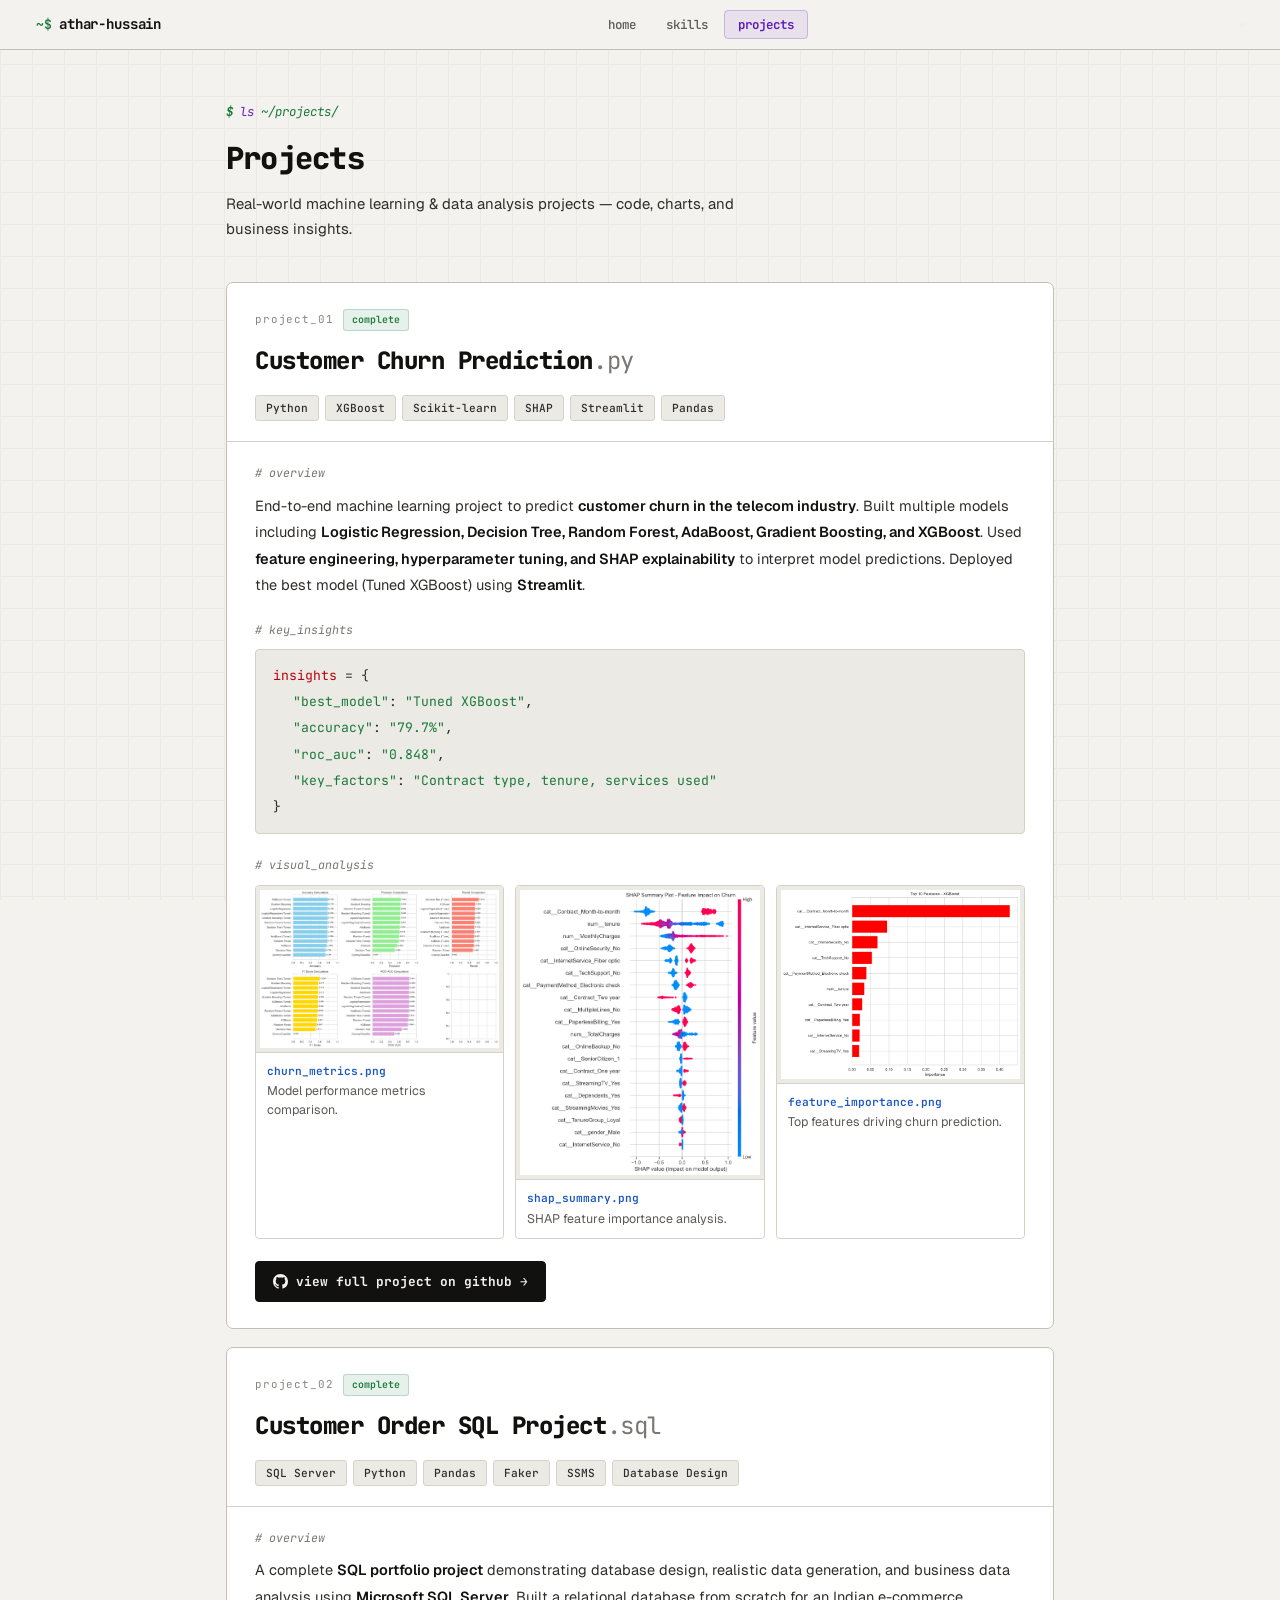
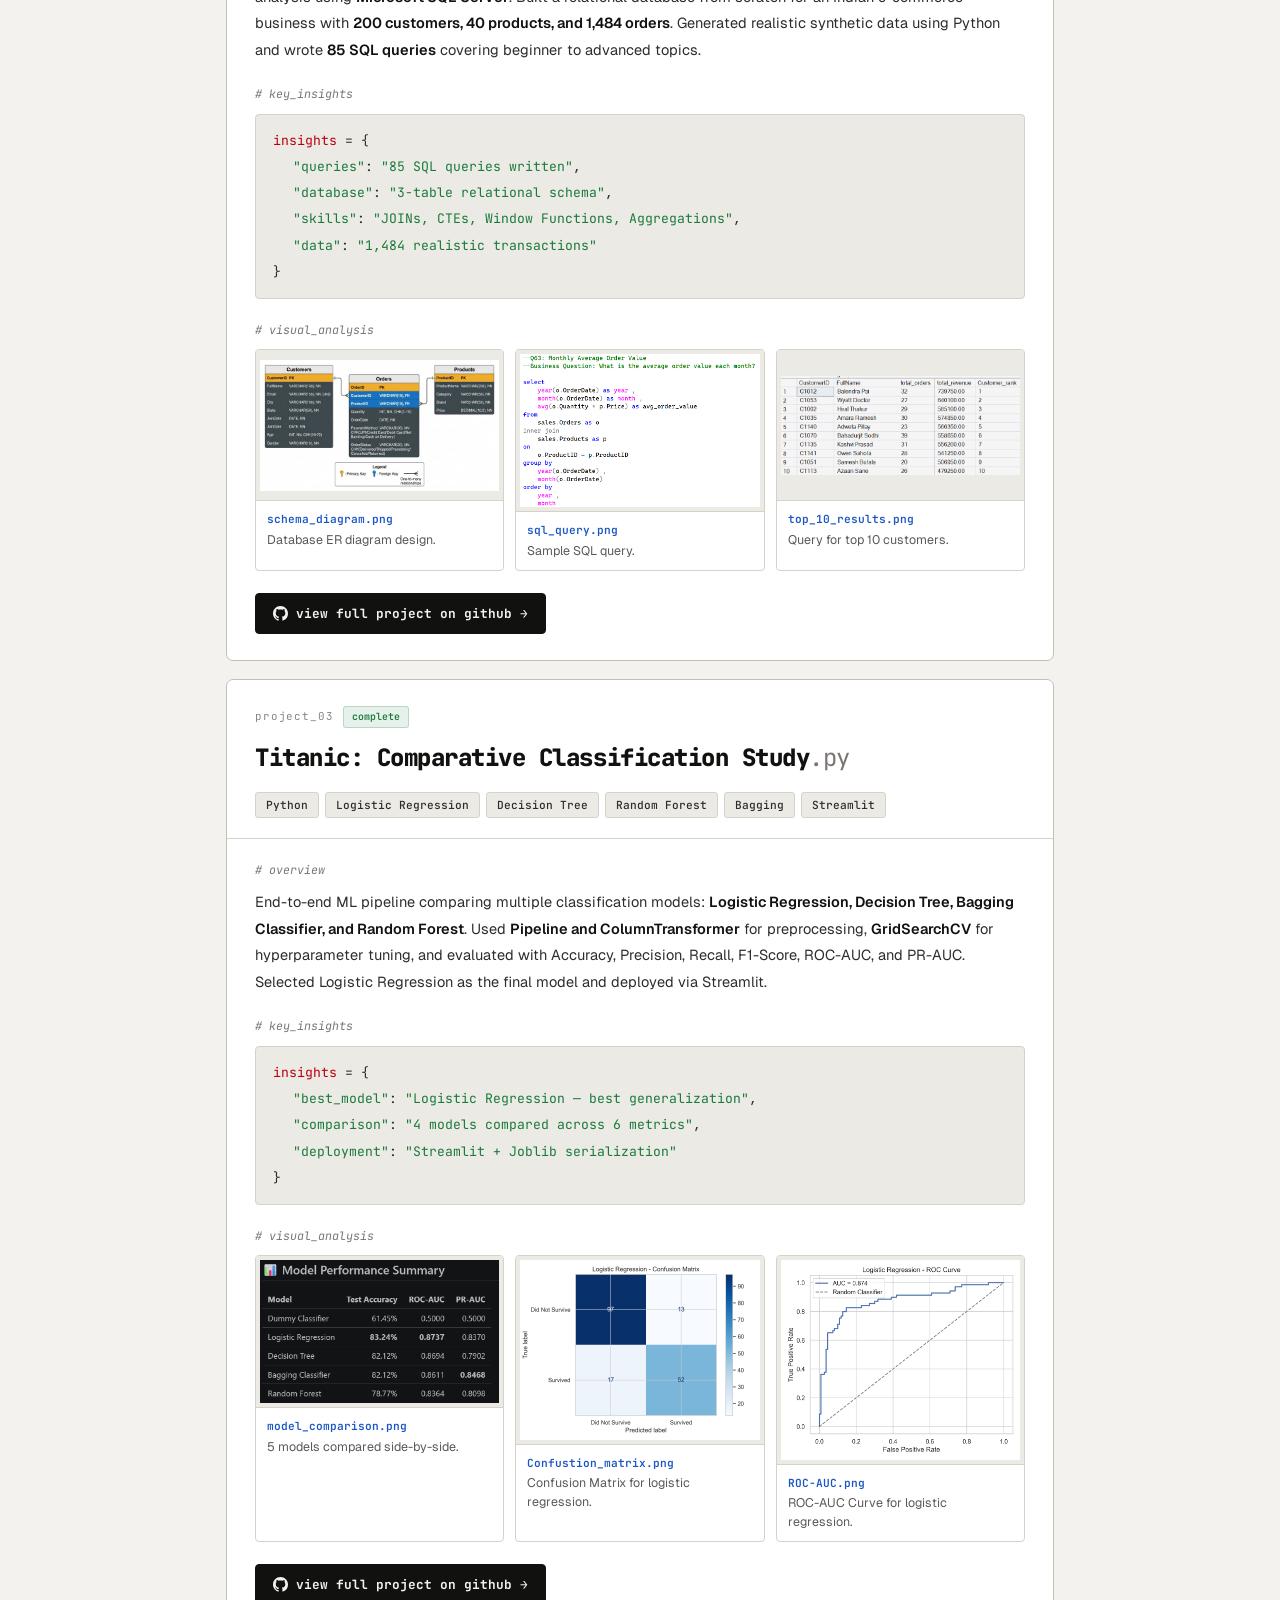
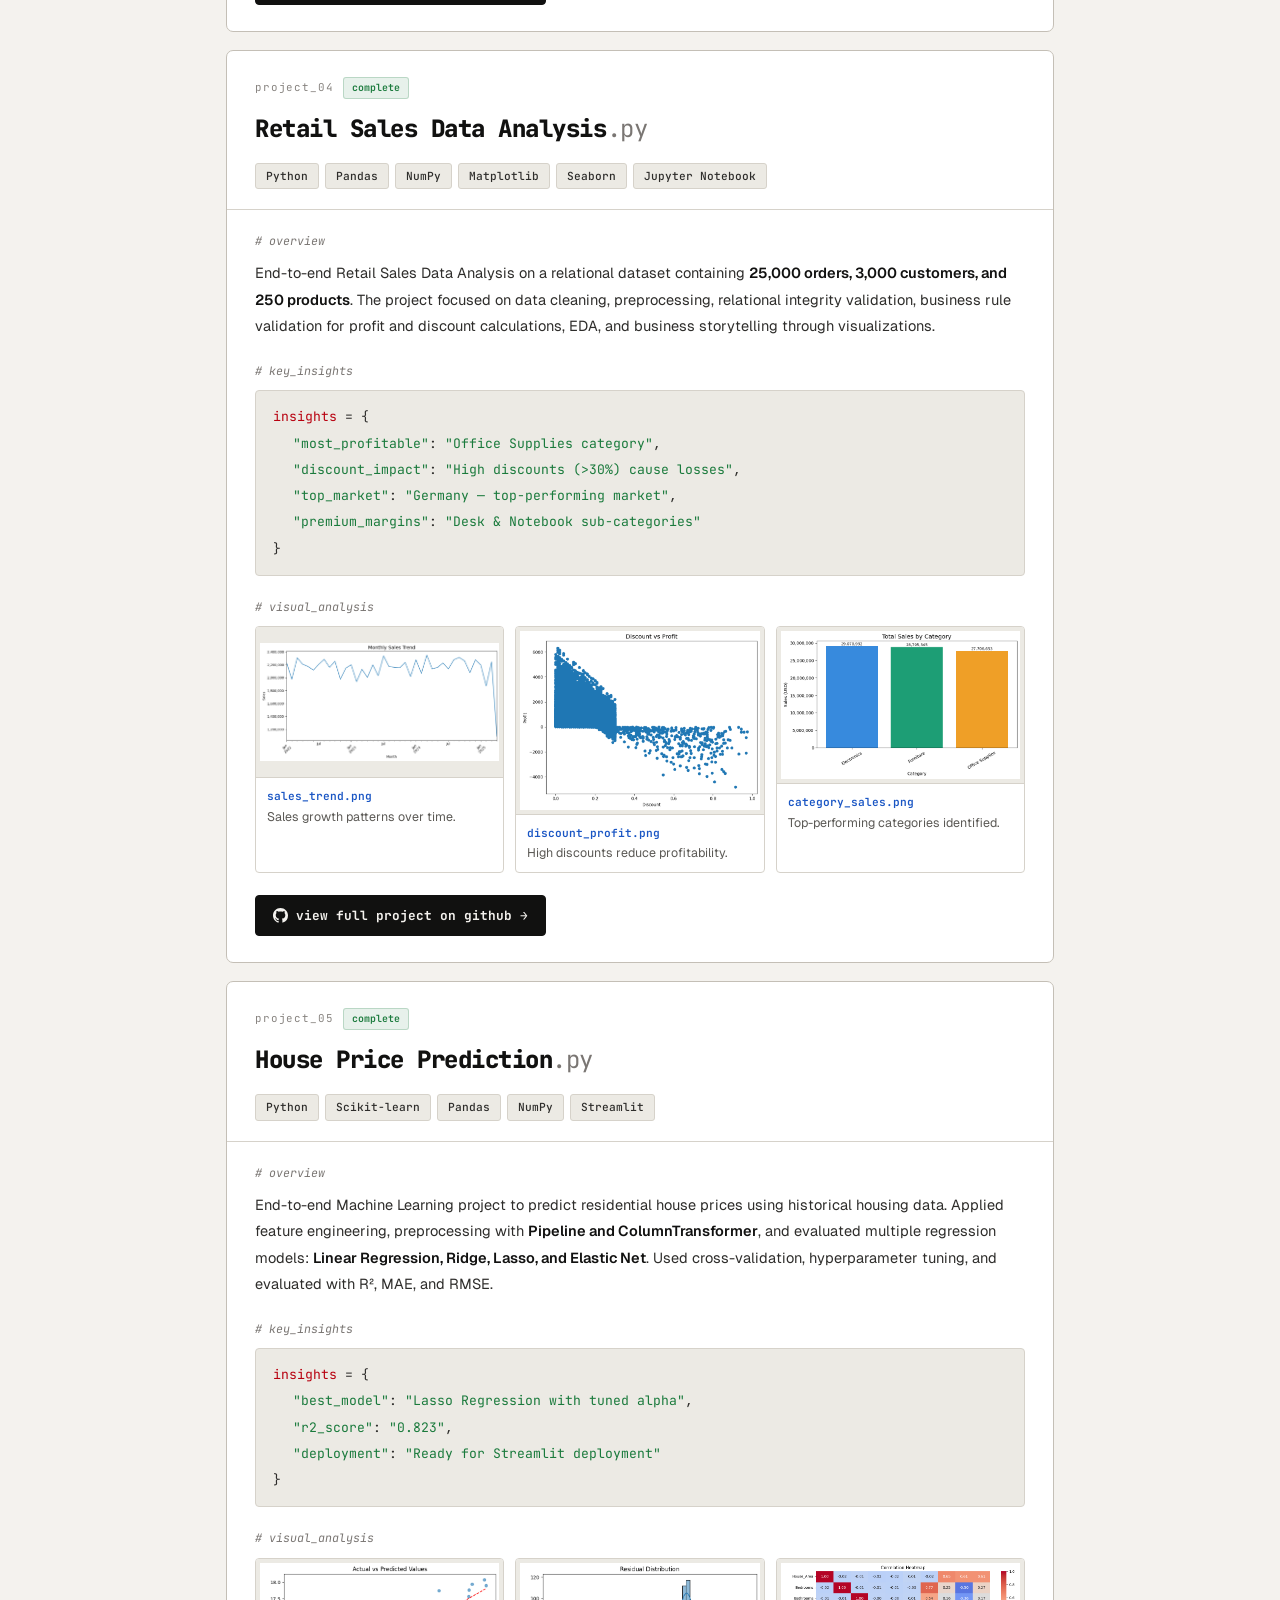
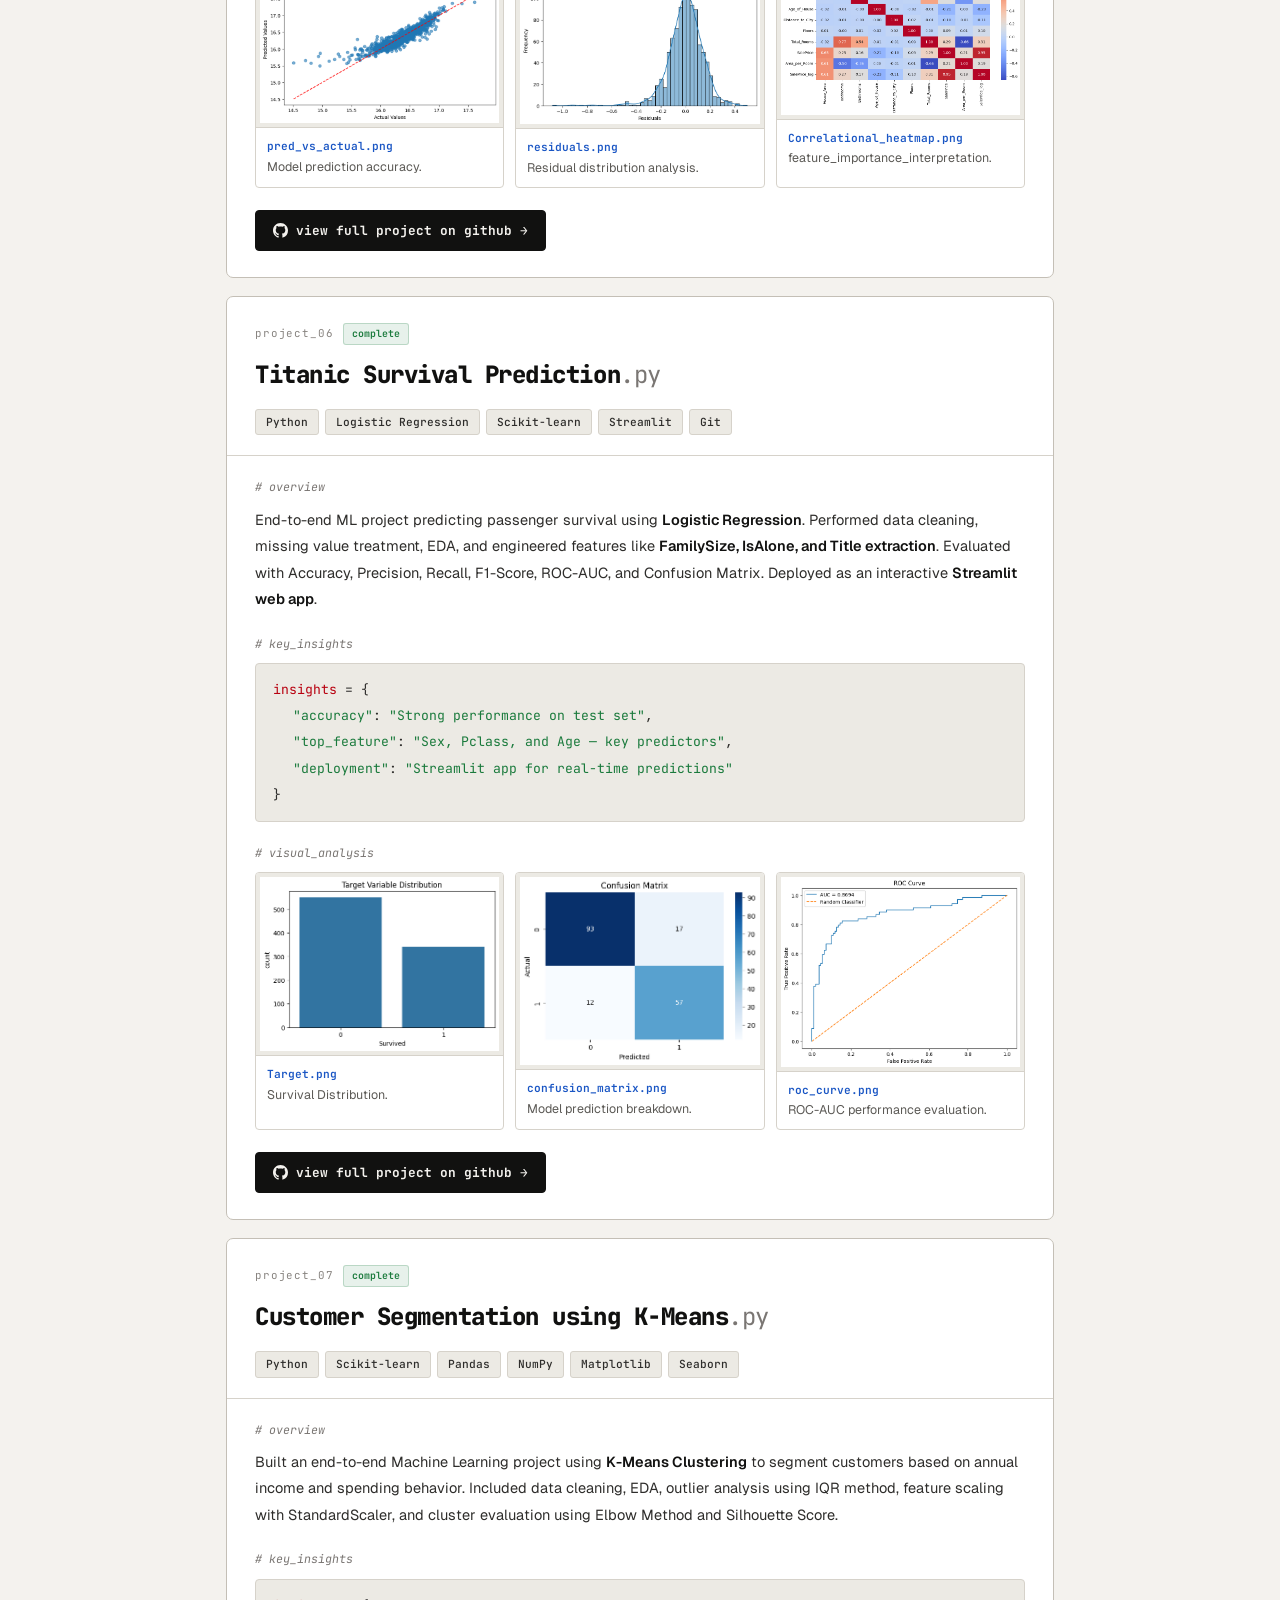
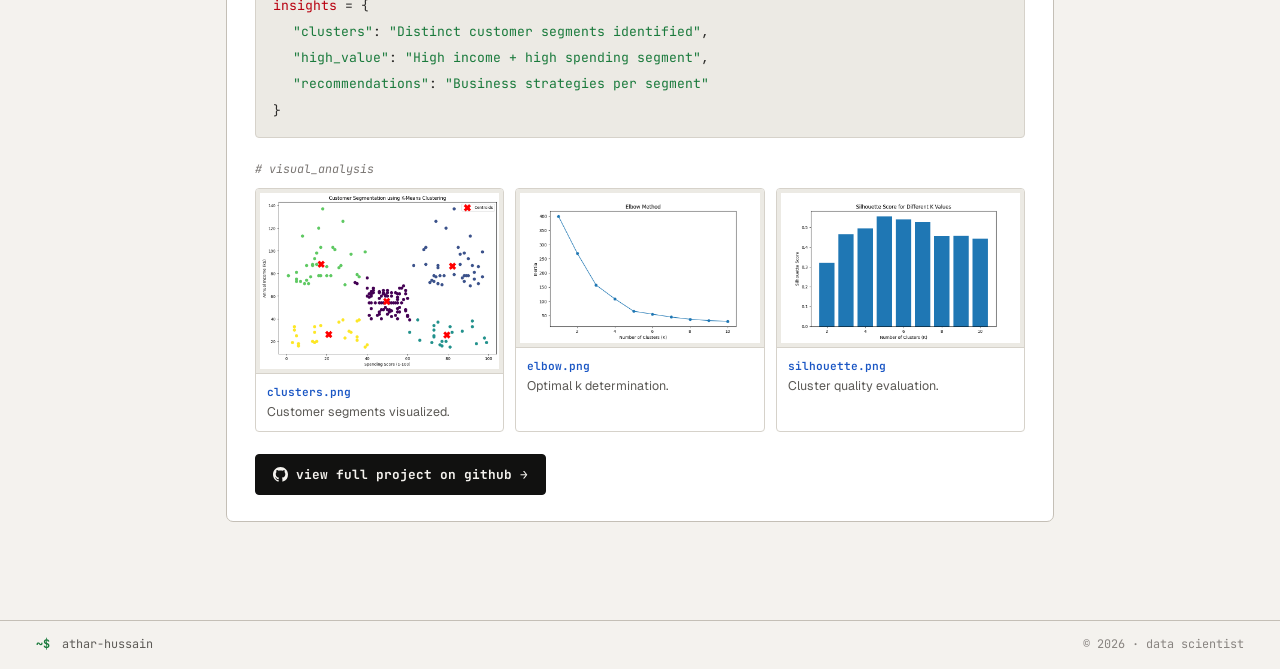
==== commit 11a1ff5a: "Updated website with resume and new projects" ====
--- a/projects.html
+++ b/projects.html
@@ -16,12 +16,12 @@
         <span class="nav-prompt">~$</span>
         <a href="index.html" class="nav-logo">athar-hussain</a>
     </div>
-    <ul>
+    <ul id="nav-menu">
         <li><a href="index.html">home</a></li>
         <li><a href="skills.html">skills</a></li>
         <li><a href="projects.html" class="active">projects</a></li>
     </ul>
-    <button class="menu-toggle" onclick="toggleMenu()" aria-label="Toggle menu">
+    <button class="menu-toggle" id="menu-btn" aria-label="Toggle menu">
         <span></span><span></span><span></span>
     </button>
 </nav>
@@ -33,104 +33,427 @@
     <div class="ph" style="margin-bottom:40px;">
         <p class="ph-pre"><span class="tp" style="font-family:var(--mono);">$</span> <span class="kw">ls</span> <span class="str">~/projects/</span></p>
         <h1 class="ph-title">Projects</h1>
-        <p class="ph-sub">Real-world data analysis projects — code, charts, and business insights.</p>
-    </div>
-
-    <!-- PROJECT 1 -->
+        <p class="ph-sub">Real-world machine learning & data analysis projects — code, charts, and business insights.</p>
+    </div>
+
+    <!-- ============================================ -->
+    <!-- PROJECT 1: Customer Churn Prediction -->
+    <!-- ============================================ -->
     <div class="pj-card" style="margin-bottom:18px;">
         <div class="pj-top">
             <div class="pj-meta">
                 <span class="pj-num">project_01</span>
                 <span class="pj-badge">complete</span>
             </div>
-            <h2 class="pj-title">Sales Analysis using Python<span class="pj-ext">.py</span></h2>
+            <h2 class="pj-title">Customer Churn Prediction<span class="pj-ext">.py</span></h2>
+            <div class="pj-tags">
+                <span class="pj-tag">Python</span>
+                <span class="pj-tag">XGBoost</span>
+                <span class="pj-tag">Scikit-learn</span>
+                <span class="pj-tag">SHAP</span>
+                <span class="pj-tag">Streamlit</span>
+                <span class="pj-tag">Pandas</span>
+            </div>
+        </div>
+        <div class="pj-body">
+            <div class="pj-sec">
+                <span class="pj-sec-lbl"># overview</span>
+                <p>End-to-end machine learning project to predict <strong>customer churn in the telecom industry</strong>. Built multiple models including <strong>Logistic Regression, Decision Tree, Random Forest, AdaBoost, Gradient Boosting, and XGBoost</strong>. Used <strong>feature engineering, hyperparameter tuning, and SHAP explainability</strong> to interpret model predictions. Deployed the best model (Tuned XGBoost) using <strong>Streamlit</strong>.</p>
+            </div>
+            <div class="pj-sec">
+                <span class="pj-sec-lbl"># key_insights</span>
+                <div class="dict-block">
+                    <span class="di"><span class="attr">insights</span><span class="pun"> = {</span></span>
+                    <span class="di ind"><span class="str">"best_model"</span><span class="pun">:</span> <span class="str">"Tuned XGBoost"</span><span class="pun">,</span></span>
+                    <span class="di ind"><span class="str">"accuracy"</span><span class="pun">:</span> <span class="str">"79.7%"</span><span class="pun">,</span></span>
+                    <span class="di ind"><span class="str">"roc_auc"</span><span class="pun">:</span> <span class="str">"0.848"</span><span class="pun">,</span></span>
+                    <span class="di ind"><span class="str">"key_factors"</span><span class="pun">:</span> <span class="str">"Contract type, tenure, services used"</span></span>
+                    <span class="di"><span class="pun">}</span></span>
+                </div>
+            </div>
+            <div class="pj-sec">
+                <span class="pj-sec-lbl"># visual_analysis</span>
+                <div class="shots">
+                    <div class="shot">
+                        <div class="shot-img-wrap"><img src="images\customerchurn\model_comparison.png" alt="Churn Metrics"></div>
+                        <div class="shot-cap"><span class="shot-name">churn_metrics.png</span><span class="shot-txt">Model performance metrics comparison.</span></div>
+                    </div>
+                    <div class="shot">
+                        <div class="shot-img-wrap"><img src="images\customerchurn\shap_summary_xgboost.png" alt="SHAP Summary"></div>
+                        <div class="shot-cap"><span class="shot-name">shap_summary.png</span><span class="shot-txt">SHAP feature importance analysis.</span></div>
+                    </div>
+                    <div class="shot">
+                        <div class="shot-img-wrap"><img src="images\customerchurn\feature_importance_xgboost.png" alt="Feature Importance"></div>
+                        <div class="shot-cap"><span class="shot-name">feature_importance.png</span><span class="shot-txt">Top features driving churn prediction.</span></div>
+                    </div>
+                </div>
+            </div>
+            <div class="pj-sec">
+                <a href="https://github.com/ATHAR-HUSSAIN-2910/Customer-Churn-Prediction" target="_blank" class="gh-btn">
+                    <svg viewBox="0 0 24 24" fill="currentColor" width="15" height="15"><path d="M12 0C5.37 0 0 5.37 0 12c0 5.31 3.435 9.795 8.205 11.385.6.105.825-.255.825-.57 0-.285-.015-1.23-.015-2.235-3.015.555-3.795-.735-4.035-1.41-.135-.345-.72-1.41-1.23-1.695-.42-.225-1.02-.78-.015-.795.945-.015 1.62.87 1.845 1.23 1.08 1.815 2.805 1.305 3.495.99.105-.78.42-1.305.765-1.605-2.67-.3-5.46-1.335-5.46-5.925 0-1.305.465-2.385 1.23-3.225-.12-.3-.54-1.53.12-3.18 0 0 1.005-.315 3.3 1.23.96-.27 1.98-.405 3-.405s2.04.135 3 .405c2.295-1.56 3.3-1.23 3.3-1.23.66 1.65.24 2.88.12 3.18.765.84 1.23 1.905 1.23 3.225 0 4.605-2.805 5.625-5.475 5.925.435.375.81 1.095.81 2.22 0 1.605-.015 2.895-.015 3.3 0 .315.225.69.825.57A12.02 12.02 0 0024 12c0-6.63-5.37-12-12-12z"/></svg>
+                    view full project on github →
+                </a>
+            </div>
+        </div>
+    </div>
+
+    <!-- ============================================ -->
+    <!-- PROJECT 2: Customer Order SQL Project -->
+    <!-- ============================================ -->
+    <div class="pj-card" style="margin-bottom:18px;">
+        <div class="pj-top">
+            <div class="pj-meta">
+                <span class="pj-num">project_02</span>
+                <span class="pj-badge">complete</span>
+            </div>
+            <h2 class="pj-title">Customer Order SQL Project<span class="pj-ext">.sql</span></h2>
+            <div class="pj-tags">
+                <span class="pj-tag">SQL Server</span>
+                <span class="pj-tag">Python</span>
+                <span class="pj-tag">Pandas</span>
+                <span class="pj-tag">Faker</span>
+                <span class="pj-tag">SSMS</span>
+                <span class="pj-tag">Database Design</span>
+            </div>
+        </div>
+        <div class="pj-body">
+            <div class="pj-sec">
+                <span class="pj-sec-lbl"># overview</span>
+                <p>A complete <strong>SQL portfolio project</strong> demonstrating database design, realistic data generation, and business data analysis using <strong>Microsoft SQL Server</strong>. Built a relational database from scratch for an Indian e-commerce business with <strong>200 customers, 40 products, and 1,484 orders</strong>. Generated realistic synthetic data using Python and wrote <strong>85 SQL queries</strong> covering beginner to advanced topics.</p>
+            </div>
+            <div class="pj-sec">
+                <span class="pj-sec-lbl"># key_insights</span>
+                <div class="dict-block">
+                    <span class="di"><span class="attr">insights</span><span class="pun"> = {</span></span>
+                    <span class="di ind"><span class="str">"queries"</span><span class="pun">:</span> <span class="str">"85 SQL queries written"</span><span class="pun">,</span></span>
+                    <span class="di ind"><span class="str">"database"</span><span class="pun">:</span> <span class="str">"3-table relational schema"</span><span class="pun">,</span></span>
+                    <span class="di ind"><span class="str">"skills"</span><span class="pun">:</span> <span class="str">"JOINs, CTEs, Window Functions, Aggregations"</span><span class="pun">,</span></span>
+                    <span class="di ind"><span class="str">"data"</span><span class="pun">:</span> <span class="str">"1,484 realistic transactions"</span></span>
+                    <span class="di"><span class="pun">}</span></span>
+                </div>
+            </div>
+            <div class="pj-sec">
+                <span class="pj-sec-lbl"># visual_analysis</span>
+                <div class="shots">
+                    <div class="shot">
+                        <div class="shot-img-wrap"><img src="images\customersql\Gemini_Generated_Image_glcjgfglcjgfglcj.png" alt="Schema Diagram"></div>
+                        <div class="shot-cap"><span class="shot-name">schema_diagram.png</span><span class="shot-txt">Database ER diagram design.</span></div>
+                    </div>
+                    <div class="shot">
+                        <div class="shot-img-wrap"><img src="images\customersql\Screenshot 2026-07-23 183130.png" alt="SQL Query"></div>
+                        <div class="shot-cap"><span class="shot-name">sql_query.png</span><span class="shot-txt">Sample SQL query.</span></div>
+                    </div>
+                    <div class="shot">
+                        <div class="shot-img-wrap"><img src="images\customersql\Screenshot 2026-07-23 183858.png" alt="Top 10 Customers"></div>
+                        <div class="shot-cap"><span class="shot-name">top_10_results.png</span><span class="shot-txt">Query for top 10 customers.</span></div>
+                    </div>
+                </div>
+            </div>
+            <div class="pj-sec">
+                <a href="https://github.com/ATHAR-HUSSAIN-2910/Customer-Order-SQL-Project" target="_blank" class="gh-btn">
+                    <svg viewBox="0 0 24 24" fill="currentColor" width="15" height="15"><path d="M12 0C5.37 0 0 5.37 0 12c0 5.31 3.435 9.795 8.205 11.385.6.105.825-.255.825-.57 0-.285-.015-1.23-.015-2.235-3.015.555-3.795-.735-4.035-1.41-.135-.345-.72-1.41-1.23-1.695-.42-.225-1.02-.78-.015-.795.945-.015 1.62.87 1.845 1.23 1.08 1.815 2.805 1.305 3.495.99.105-.78.42-1.305.765-1.605-2.67-.3-5.46-1.335-5.46-5.925 0-1.305.465-2.385 1.23-3.225-.12-.3-.54-1.53.12-3.18 0 0 1.005-.315 3.3 1.23.96-.27 1.98-.405 3-.405s2.04.135 3 .405c2.295-1.56 3.3-1.23 3.3-1.23.66 1.65.24 2.88.12 3.18.765.84 1.23 1.905 1.23 3.225 0 4.605-2.805 5.625-5.475 5.925.435.375.81 1.095.81 2.22 0 1.605-.015 2.895-.015 3.3 0 .315.225.69.825.57A12.02 12.02 0 0024 12c0-6.63-5.37-12-12-12z"/></svg>
+                    view full project on github →
+                </a>
+            </div>
+        </div>
+    </div>
+
+    <!-- ============================================ -->
+    <!-- PROJECT 3: Titanic Comparative Study -->
+    <!-- ============================================ -->
+    <div class="pj-card" style="margin-bottom:18px;">
+        <div class="pj-top">
+            <div class="pj-meta">
+                <span class="pj-num">project_03</span>
+                <span class="pj-badge">complete</span>
+            </div>
+            <h2 class="pj-title">Titanic: Comparative Classification Study<span class="pj-ext">.py</span></h2>
+            <div class="pj-tags">
+                <span class="pj-tag">Python</span>
+                <span class="pj-tag">Logistic Regression</span>
+                <span class="pj-tag">Decision Tree</span>
+                <span class="pj-tag">Random Forest</span>
+                <span class="pj-tag">Bagging</span>
+                <span class="pj-tag">Streamlit</span>
+            </div>
+        </div>
+        <div class="pj-body">
+            <div class="pj-sec">
+                <span class="pj-sec-lbl"># overview</span>
+                <p>End-to-end ML pipeline comparing multiple classification models: <strong>Logistic Regression, Decision Tree, Bagging Classifier, and Random Forest</strong>. Used <strong>Pipeline and ColumnTransformer</strong> for preprocessing, <strong>GridSearchCV</strong> for hyperparameter tuning, and evaluated with Accuracy, Precision, Recall, F1-Score, ROC-AUC, and PR-AUC. Selected Logistic Regression as the final model and deployed via Streamlit.</p>
+            </div>
+            <div class="pj-sec">
+                <span class="pj-sec-lbl"># key_insights</span>
+                <div class="dict-block">
+                    <span class="di"><span class="attr">insights</span><span class="pun"> = {</span></span>
+                    <span class="di ind"><span class="str">"best_model"</span><span class="pun">:</span> <span class="str">"Logistic Regression — best generalization"</span><span class="pun">,</span></span>
+                    <span class="di ind"><span class="str">"comparison"</span><span class="pun">:</span> <span class="str">"4 models compared across 6 metrics"</span><span class="pun">,</span></span>
+                    <span class="di ind"><span class="str">"deployment"</span><span class="pun">:</span> <span class="str">"Streamlit + Joblib serialization"</span></span>
+                    <span class="di"><span class="pun">}</span></span>
+                </div>
+            </div>
+            <div class="pj-sec">
+                <span class="pj-sec-lbl"># visual_analysis</span>
+                <div class="shots">
+                    <div class="shot">
+                        <div class="shot-img-wrap"><img src="images\titanic_compare\Screenshot 2026-07-23 191219.png" alt="Model Comparison"></div>
+                        <div class="shot-cap"><span class="shot-name">model_comparison.png</span><span class="shot-txt">5 models compared side-by-side.</span></div>
+                    </div>
+                    <div class="shot">
+                        <div class="shot-img-wrap"><img src="images\titanic_compare\confusion_matrix_logistic.png" alt="Confusion Matrix"></div>
+                        <div class="shot-cap"><span class="shot-name">Confustion_matrix.png</span><span class="shot-txt">Confusion Matrix for logistic regression.</span></div>
+                    </div>
+                    <div class="shot">
+                        <div class="shot-img-wrap"><img src="images\titanic_compare\roc_curve_logistic.png" alt="ROC-AUC CURVE"></div>
+                        <div class="shot-cap"><span class="shot-name">ROC-AUC.png</span><span class="shot-txt">ROC-AUC Curve for logistic regression.</span></div>
+                    </div>
+                </div>
+            </div>
+            <div class="pj-sec">
+                <a href="https://github.com/ATHAR-HUSSAIN-2910/titanic-survival-model-comparison" target="_blank" class="gh-btn">
+                    <svg viewBox="0 0 24 24" fill="currentColor" width="15" height="15"><path d="M12 0C5.37 0 0 5.37 0 12c0 5.31 3.435 9.795 8.205 11.385.6.105.825-.255.825-.57 0-.285-.015-1.23-.015-2.235-3.015.555-3.795-.735-4.035-1.41-.135-.345-.72-1.41-1.23-1.695-.42-.225-1.02-.78-.015-.795.945-.015 1.62.87 1.845 1.23 1.08 1.815 2.805 1.305 3.495.99.105-.78.42-1.305.765-1.605-2.67-.3-5.46-1.335-5.46-5.925 0-1.305.465-2.385 1.23-3.225-.12-.3-.54-1.53.12-3.18 0 0 1.005-.315 3.3 1.23.96-.27 1.98-.405 3-.405s2.04.135 3 .405c2.295-1.56 3.3-1.23 3.3-1.23.66 1.65.24 2.88.12 3.18.765.84 1.23 1.905 1.23 3.225 0 4.605-2.805 5.625-5.475 5.925.435.375.81 1.095.81 2.22 0 1.605-.015 2.895-.015 3.3 0 .315.225.69.825.57A12.02 12.02 0 0024 12c0-6.63-5.37-12-12-12z"/></svg>
+                    view full project on github →
+                </a>
+            </div>
+        </div>
+    </div>
+
+    <!-- ============================================ -->
+    <!-- PROJECT 4: Retail Sales Data Analysis -->
+    <!-- ============================================ -->
+    <div class="pj-card" style="margin-bottom:18px;">
+        <div class="pj-top">
+            <div class="pj-meta">
+                <span class="pj-num">project_04</span>
+                <span class="pj-badge">complete</span>
+            </div>
+            <h2 class="pj-title">Retail Sales Data Analysis<span class="pj-ext">.py</span></h2>
             <div class="pj-tags">
                 <span class="pj-tag">Python</span>
                 <span class="pj-tag">Pandas</span>
                 <span class="pj-tag">NumPy</span>
                 <span class="pj-tag">Matplotlib</span>
-            </div>
-        </div>
-
-        <div class="pj-body">
-
-            <div class="pj-sec">
-                <span class="pj-sec-lbl"># overview</span>
-                <p>End-to-end sales data analysis. The dataset included order details, product information, customer data, and financial metrics like sales, profit, and discounts. <br>Objective: understand overall business performance, identify top products, analyze customer segments, and explore trends over time.</p>
-            </div>
-
-            <div class="pj-sec">
-                <span class="pj-sec-lbl"># key_insights</span>
-                <div class="dict-block">
-                    <span class="di"><span class="attr">insights</span><span class="pun"> = {</span></span>
-                    <span class="di ind"><span class="str">"revenue"</span><span class="pun">:</span>  <span class="str">"Top categories identified by contribution"</span><span class="pun">,</span></span>
-                    <span class="di ind"><span class="str">"discount"</span><span class="pun">:</span> <span class="str">"High discounts → reduced profitability"</span><span class="pun">,</span></span>
-                    <span class="di ind"><span class="str">"segments"</span><span class="pun">:</span> <span class="str">"Customer + geographic patterns mapped"</span><span class="pun">,</span></span>
-                    <span class="di ind"><span class="str">"trends"</span><span class="pun">:</span>   <span class="str">"Time-series analysis for growth opps"</span></span>
-                    <span class="di"><span class="pun">}</span></span>
-                </div>
-            </div>
-
-            <div class="pj-sec">
-                <a href= "https://github.com/ATHAR-HUSSAIN-2910/sales_analysis_using_python" target="_blank" class="gh-btn">
-                    <svg viewBox="0 0 24 24" fill="currentColor" width="15" height="15"><path d="M12 0C5.37 0 0 5.37 0 12c0 5.31 3.435 9.795 8.205 11.385.6.105.825-.255.825-.57 0-.285-.015-1.23-.015-2.235-3.015.555-3.795-.735-4.035-1.41-.135-.345-.72-1.41-1.23-1.695-.42-.225-1.02-.78-.015-.795.945-.015 1.62.87 1.845 1.23 1.08 1.815 2.805 1.305 3.495.99.105-.78.42-1.305.765-1.605-2.67-.3-5.46-1.335-5.46-5.925 0-1.305.465-2.385 1.23-3.225-.12-.3-.54-1.53.12-3.18 0 0 1.005-.315 3.3 1.23.96-.27 1.98-.405 3-.405s2.04.135 3 .405c2.295-1.56 3.3-1.23 3.3-1.23.66 1.65.24 2.88.12 3.18.765.84 1.23 1.905 1.23 3.225 0 4.605-2.805 5.625-5.475 5.925.435.375.81 1.095.81 2.22 0 1.605-.015 2.895-.015 3.3 0 .315.225.69.825.57A12.02 12.02 0 0024 12c0-6.63-5.37-12-12-12z"/></svg>
-                    view full project on github →
-                </a>
-            </div>
-
-            <div class="pj-sec">
-                <span class="pj-sec-lbl"># visual_analysis</span>
-                <div class="shots">
-                    <div class="shot">
-                        <div class="shot-img-wrap">
-                            <img src="images/sales_trend.png" alt="Sales Trend">
-                        </div>
-                        <div class="shot-cap">
-                            <span class="shot-name">sales_trend.png</span>
-                            <span class="shot-txt">How sales changed over time — growth patterns and seasonal trends.</span>
-                        </div>
-                    </div>
-                    <div class="shot">
-                        <div class="shot-img-wrap">
-                            <img src="images/discount_vs_profit.png" alt="Discount vs Profit">
-                        </div>
-                        <div class="shot-cap">
-                            <span class="shot-name">discount_profit.png</span>
-                            <span class="shot-txt">Higher discounts consistently lead to lower profitability.</span>
-                        </div>
-                    </div>
-                    <div class="shot">
-                        <div class="shot-img-wrap">
-                            <img src="images/category_sales.png" alt="Category Sales">
-                        </div>
-                        <div class="shot-cap">
-                            <span class="shot-name">category_sales.png</span>
-                            <span class="shot-txt">Sales by category — identifies top-performing segments.</span>
-                        </div>
-                    </div>
-                </div>
-            </div>
-
-        </div>
-    </div>
-
-    <!-- UPCOMING -->
-    <div class="up-block">
-        <span class="up-lbl"># upcoming_projects</span>
-        <div class="up-row">
-            <span class="ur-n">02</span>
-            <span class="ur-t">Retail analysis SQL project<span class="pj-ext">.ipynb</span></span>
-            <span class="ur-s">// in progress</span>
-        </div>
-        <div class="up-row">
-            <span class="ur-n">03</span>
-            <span class="ur-t">project_03<span class="pj-ext">.ipynb</span></span>
-            <span class="ur-s">// coming soon</span>
-        </div>
-        <div class="up-row">
-            <span class="ur-n">04</span>
-            <span class="ur-t">project_04<span class="pj-ext">.ipynb</span></span>
-            <span class="ur-s">// coming soon</span>
+                <span class="pj-tag">Seaborn</span>
+                <span class="pj-tag">Jupyter Notebook</span>
+            </div>
+        </div>
+        <div class="pj-body">
+            <div class="pj-sec">
+                <span class="pj-sec-lbl"># overview</span>
+                <p>End-to-end Retail Sales Data Analysis on a relational dataset containing <strong>25,000 orders, 3,000 customers, and 250 products</strong>. The project focused on data cleaning, preprocessing, relational integrity validation, business rule validation for profit and discount calculations, EDA, and business storytelling through visualizations.</p>
+            </div>
+            <div class="pj-sec">
+                <span class="pj-sec-lbl"># key_insights</span>
+                <div class="dict-block">
+                    <span class="di"><span class="attr">insights</span><span class="pun"> = {</span></span>
+                    <span class="di ind"><span class="str">"most_profitable"</span><span class="pun">:</span> <span class="str">"Office Supplies category"</span><span class="pun">,</span></span>
+                    <span class="di ind"><span class="str">"discount_impact"</span><span class="pun">:</span> <span class="str">"High discounts (>30%) cause losses"</span><span class="pun">,</span></span>
+                    <span class="di ind"><span class="str">"top_market"</span><span class="pun">:</span> <span class="str">"Germany — top-performing market"</span><span class="pun">,</span></span>
+                    <span class="di ind"><span class="str">"premium_margins"</span><span class="pun">:</span> <span class="str">"Desk & Notebook sub-categories"</span></span>
+                    <span class="di"><span class="pun">}</span></span>
+                </div>
+            </div>
+            <div class="pj-sec">
+                <span class="pj-sec-lbl"># visual_analysis</span>
+                <div class="shots">
+                    <div class="shot">
+                        <div class="shot-img-wrap"><img src="images\retail_sale\monthly_sales_trend.png" alt="Sales Trend"></div>
+                        <div class="shot-cap"><span class="shot-name">sales_trend.png</span><span class="shot-txt">Sales growth patterns over time.</span></div>
+                    </div>
+                    <div class="shot">
+                        <div class="shot-img-wrap"><img src="images\retail_sale\discount_vs_profit.png" alt="Discount vs Profit"></div>
+                        <div class="shot-cap"><span class="shot-name">discount_profit.png</span><span class="shot-txt">High discounts reduce profitability.</span></div>
+                    </div>
+                    <div class="shot">
+                        <div class="shot-img-wrap"><img src="images\retail_sale\category_sales.png" alt="Category Sales"></div>
+                        <div class="shot-cap"><span class="shot-name">category_sales.png</span><span class="shot-txt">Top-performing categories identified.</span></div>
+                    </div>
+                </div>
+            </div>
+            <div class="pj-sec">
+                <a href="https://github.com/ATHAR-HUSSAIN-2910/sales_analysis_using_python" target="_blank" class="gh-btn">
+                    <svg viewBox="0 0 24 24" fill="currentColor" width="15" height="15"><path d="M12 0C5.37 0 0 5.37 0 12c0 5.31 3.435 9.795 8.205 11.385.6.105.825-.255.825-.57 0-.285-.015-1.23-.015-2.235-3.015.555-3.795-.735-4.035-1.41-.135-.345-.72-1.41-1.23-1.695-.42-.225-1.02-.78-.015-.795.945-.015 1.62.87 1.845 1.23 1.08 1.815 2.805 1.305 3.495.99.105-.78.42-1.305.765-1.605-2.67-.3-5.46-1.335-5.46-5.925 0-1.305.465-2.385 1.23-3.225-.12-.3-.54-1.53.12-3.18 0 0 1.005-.315 3.3 1.23.96-.27 1.98-.405 3-.405s2.04.135 3 .405c2.295-1.56 3.3-1.23 3.3-1.23.66 1.65.24 2.88.12 3.18.765.84 1.23 1.905 1.23 3.225 0 4.605-2.805 5.625-5.475 5.925.435.375.81 1.095.81 2.22 0 1.605-.015 2.895-.015 3.3 0 .315.225.69.825.57A12.02 12.02 0 0024 12c0-6.63-5.37-12-12-12z"/></svg>
+                    view full project on github →
+                </a>
+            </div>
+        </div>
+    </div>
+
+    <!-- ============================================ -->
+    <!-- PROJECT 5: House Price Prediction -->
+    <!-- ============================================ -->
+    <div class="pj-card" style="margin-bottom:18px;">
+        <div class="pj-top">
+            <div class="pj-meta">
+                <span class="pj-num">project_05</span>
+                <span class="pj-badge">complete</span>
+            </div>
+            <h2 class="pj-title">House Price Prediction<span class="pj-ext">.py</span></h2>
+            <div class="pj-tags">
+                <span class="pj-tag">Python</span>
+                <span class="pj-tag">Scikit-learn</span>
+                <span class="pj-tag">Pandas</span>
+                <span class="pj-tag">NumPy</span>
+                <span class="pj-tag">Streamlit</span>
+            </div>
+        </div>
+        <div class="pj-body">
+            <div class="pj-sec">
+                <span class="pj-sec-lbl"># overview</span>
+                <p>End-to-end Machine Learning project to predict residential house prices using historical housing data. Applied feature engineering, preprocessing with <strong>Pipeline and ColumnTransformer</strong>, and evaluated multiple regression models: <strong>Linear Regression, Ridge, Lasso, and Elastic Net</strong>. Used cross-validation, hyperparameter tuning, and evaluated with R², MAE, and RMSE.</p>
+            </div>
+            <div class="pj-sec">
+                <span class="pj-sec-lbl"># key_insights</span>
+                <div class="dict-block">
+                    <span class="di"><span class="attr">insights</span><span class="pun"> = {</span></span>
+                    <span class="di ind"><span class="str">"best_model"</span><span class="pun">:</span> <span class="str">"Lasso Regression with tuned alpha"</span><span class="pun">,</span></span>
+                    <span class="di ind"><span class="str">"r2_score"</span><span class="pun">:</span> <span class="str">"0.823"</span><span class="pun">,</span></span>
+                    <span class="di ind"><span class="str">"deployment"</span><span class="pun">:</span> <span class="str">"Ready for Streamlit deployment"</span></span>
+                    <span class="di"><span class="pun">}</span></span>
+                </div>
+            </div>
+            <div class="pj-sec">
+                <span class="pj-sec-lbl"># visual_analysis</span>
+                <div class="shots">
+                    <div class="shot">
+                        <div class="shot-img-wrap"><img src="images\house_price\Predicted_vs_actual.png" alt="Predicted vs Actual"></div>
+                        <div class="shot-cap"><span class="shot-name">pred_vs_actual.png</span><span class="shot-txt">Model prediction accuracy.</span></div>
+                    </div>
+                    <div class="shot">
+                        <div class="shot-img-wrap"><img src="images\house_price\residual_distribution.png" alt="Residual Analysis"></div>
+                        <div class="shot-cap"><span class="shot-name">residuals.png</span><span class="shot-txt">Residual distribution analysis.</span></div>
+                    </div>
+                    <div class="shot">
+                        <div class="shot-img-wrap"><img src="images\house_price\correlational_analysis.png" alt="Correlational Heatmap"></div>
+                        <div class="shot-cap"><span class="shot-name">Correlational_heatmap.png</span><span class="shot-txt">feature_importance_interpretation.</span></div>
+                    </div>
+                </div>
+            </div>
+            <div class="pj-sec">
+                <a href="https://github.com/ATHAR-HUSSAIN-2910/house_price_prediction" target="_blank" class="gh-btn">
+                    <svg viewBox="0 0 24 24" fill="currentColor" width="15" height="15"><path d="M12 0C5.37 0 0 5.37 0 12c0 5.31 3.435 9.795 8.205 11.385.6.105.825-.255.825-.57 0-.285-.015-1.23-.015-2.235-3.015.555-3.795-.735-4.035-1.41-.135-.345-.72-1.41-1.23-1.695-.42-.225-1.02-.78-.015-.795.945-.015 1.62.87 1.845 1.23 1.08 1.815 2.805 1.305 3.495.99.105-.78.42-1.305.765-1.605-2.67-.3-5.46-1.335-5.46-5.925 0-1.305.465-2.385 1.23-3.225-.12-.3-.54-1.53.12-3.18 0 0 1.005-.315 3.3 1.23.96-.27 1.98-.405 3-.405s2.04.135 3 .405c2.295-1.56 3.3-1.23 3.3-1.23.66 1.65.24 2.88.12 3.18.765.84 1.23 1.905 1.23 3.225 0 4.605-2.805 5.625-5.475 5.925.435.375.81 1.095.81 2.22 0 1.605-.015 2.895-.015 3.3 0 .315.225.69.825.57A12.02 12.02 0 0024 12c0-6.63-5.37-12-12-12z"/></svg>
+                    view full project on github →
+                </a>
+            </div>
+        </div>
+    </div>
+
+    <!-- ============================================ -->
+    <!-- PROJECT 6: Titanic Survival Prediction -->
+    <!-- ============================================ -->
+    <div class="pj-card" style="margin-bottom:18px;">
+        <div class="pj-top">
+            <div class="pj-meta">
+                <span class="pj-num">project_06</span>
+                <span class="pj-badge">complete</span>
+            </div>
+            <h2 class="pj-title">Titanic Survival Prediction<span class="pj-ext">.py</span></h2>
+            <div class="pj-tags">
+                <span class="pj-tag">Python</span>
+                <span class="pj-tag">Logistic Regression</span>
+                <span class="pj-tag">Scikit-learn</span>
+                <span class="pj-tag">Streamlit</span>
+                <span class="pj-tag">Git</span>
+            </div>
+        </div>
+        <div class="pj-body">
+            <div class="pj-sec">
+                <span class="pj-sec-lbl"># overview</span>
+                <p>End-to-end ML project predicting passenger survival using <strong>Logistic Regression</strong>. Performed data cleaning, missing value treatment, EDA, and engineered features like <strong>FamilySize, IsAlone, and Title extraction</strong>. Evaluated with Accuracy, Precision, Recall, F1-Score, ROC-AUC, and Confusion Matrix. Deployed as an interactive <strong>Streamlit web app</strong>.</p>
+            </div>
+            <div class="pj-sec">
+                <span class="pj-sec-lbl"># key_insights</span>
+                <div class="dict-block">
+                    <span class="di"><span class="attr">insights</span><span class="pun"> = {</span></span>
+                    <span class="di ind"><span class="str">"accuracy"</span><span class="pun">:</span> <span class="str">"Strong performance on test set"</span><span class="pun">,</span></span>
+                    <span class="di ind"><span class="str">"top_feature"</span><span class="pun">:</span> <span class="str">"Sex, Pclass, and Age — key predictors"</span><span class="pun">,</span></span>
+                    <span class="di ind"><span class="str">"deployment"</span><span class="pun">:</span> <span class="str">"Streamlit app for real-time predictions"</span></span>
+                    <span class="di"><span class="pun">}</span></span>
+                </div>
+            </div>
+            <div class="pj-sec">
+                <span class="pj-sec-lbl"># visual_analysis</span>
+                <div class="shots">
+                    <div class="shot">
+                        <div class="shot-img-wrap"><img src="images\titanic\target.png" alt="Target variable distribution"></div>
+                        <div class="shot-cap"><span class="shot-name">Target.png</span><span class="shot-txt">Survival Distribution.</span></div>
+                    </div>
+                    <div class="shot">
+                        <div class="shot-img-wrap"><img src="images\titanic\confusion_matrix.png"></div>
+                        <div class="shot-cap"><span class="shot-name">confusion_matrix.png</span><span class="shot-txt">Model prediction breakdown.</span></div>
+                    </div>
+                    <div class="shot">
+                        <div class="shot-img-wrap"><img src="images\titanic\roc_curve.png" alt="ROC Curve"></div>
+                        <div class="shot-cap"><span class="shot-name">roc_curve.png</span><span class="shot-txt">ROC-AUC performance evaluation.</span></div>
+                    </div>
+                </div>
+            </div>
+            <div class="pj-sec">
+                <a href="https://github.com/ATHAR-HUSSAIN-2910/Titanic-Survival-Prediction" target="_blank" class="gh-btn">
+                    <svg viewBox="0 0 24 24" fill="currentColor" width="15" height="15"><path d="M12 0C5.37 0 0 5.37 0 12c0 5.31 3.435 9.795 8.205 11.385.6.105.825-.255.825-.57 0-.285-.015-1.23-.015-2.235-3.015.555-3.795-.735-4.035-1.41-.135-.345-.72-1.41-1.23-1.695-.42-.225-1.02-.78-.015-.795.945-.015 1.62.87 1.845 1.23 1.08 1.815 2.805 1.305 3.495.99.105-.78.42-1.305.765-1.605-2.67-.3-5.46-1.335-5.46-5.925 0-1.305.465-2.385 1.23-3.225-.12-.3-.54-1.53.12-3.18 0 0 1.005-.315 3.3 1.23.96-.27 1.98-.405 3-.405s2.04.135 3 .405c2.295-1.56 3.3-1.23 3.3-1.23.66 1.65.24 2.88.12 3.18.765.84 1.23 1.905 1.23 3.225 0 4.605-2.805 5.625-5.475 5.925.435.375.81 1.095.81 2.22 0 1.605-.015 2.895-.015 3.3 0 .315.225.69.825.57A12.02 12.02 0 0024 12c0-6.63-5.37-12-12-12z"/></svg>
+                    view full project on github →
+                </a>
+            </div>
+        </div>
+    </div>
+
+    <!-- ============================================ -->
+    <!-- PROJECT 7: Customer Segmentation K-Means -->
+    <!-- ============================================ -->
+    <div class="pj-card" style="margin-bottom:18px;">
+        <div class="pj-top">
+            <div class="pj-meta">
+                <span class="pj-num">project_07</span>
+                <span class="pj-badge">complete</span>
+            </div>
+            <h2 class="pj-title">Customer Segmentation using K-Means<span class="pj-ext">.py</span></h2>
+            <div class="pj-tags">
+                <span class="pj-tag">Python</span>
+                <span class="pj-tag">Scikit-learn</span>
+                <span class="pj-tag">Pandas</span>
+                <span class="pj-tag">NumPy</span>
+                <span class="pj-tag">Matplotlib</span>
+                <span class="pj-tag">Seaborn</span>
+            </div>
+        </div>
+        <div class="pj-body">
+            <div class="pj-sec">
+                <span class="pj-sec-lbl"># overview</span>
+                <p>Built an end-to-end Machine Learning project using <strong>K-Means Clustering</strong> to segment customers based on annual income and spending behavior. Included data cleaning, EDA, outlier analysis using IQR method, feature scaling with StandardScaler, and cluster evaluation using Elbow Method and Silhouette Score.</p>
+            </div>
+            <div class="pj-sec">
+                <span class="pj-sec-lbl"># key_insights</span>
+                <div class="dict-block">
+                    <span class="di"><span class="attr">insights</span><span class="pun"> = {</span></span>
+                    <span class="di ind"><span class="str">"clusters"</span><span class="pun">:</span> <span class="str">"Distinct customer segments identified"</span><span class="pun">,</span></span>
+                    <span class="di ind"><span class="str">"high_value"</span><span class="pun">:</span> <span class="str">"High income + high spending segment"</span><span class="pun">,</span></span>
+                    <span class="di ind"><span class="str">"recommendations"</span><span class="pun">:</span> <span class="str">"Business strategies per segment"</span></span>
+                    <span class="di"><span class="pun">}</span></span>
+                </div>
+            </div>
+            <div class="pj-sec">
+                <span class="pj-sec-lbl"># visual_analysis</span>
+                <div class="shots">
+                    <div class="shot">
+                        <div class="shot-img-wrap"><img src="images\customer_segment\Clusters.png" alt="K-Means Clusters"></div>
+                        <div class="shot-cap"><span class="shot-name">clusters.png</span><span class="shot-txt">Customer segments visualized.</span></div>
+                    </div>
+                    <div class="shot">
+                        <div class="shot-img-wrap"><img src="images\customer_segment\elbow_method.png" alt="Elbow Method"></div>
+                        <div class="shot-cap"><span class="shot-name">elbow.png</span><span class="shot-txt">Optimal k determination.</span></div>
+                    </div>
+                    <div class="shot">
+                        <div class="shot-img-wrap"><img src="images\customer_segment\silhouette_scores.png" alt="Silhouette Score"></div>
+                        <div class="shot-cap"><span class="shot-name">silhouette.png</span><span class="shot-txt">Cluster quality evaluation.</span></div>
+                    </div>
+                </div>
+            </div>
+            <div class="pj-sec">
+                <a href="https://github.com/ATHAR-HUSSAIN-2910/customer_segmentation_project" target="_blank" class="gh-btn">
+                    <svg viewBox="0 0 24 24" fill="currentColor" width="15" height="15"><path d="M12 0C5.37 0 0 5.37 0 12c0 5.31 3.435 9.795 8.205 11.385.6.105.825-.255.825-.57 0-.285-.015-1.23-.015-2.235-3.015.555-3.795-.735-4.035-1.41-.135-.345-.72-1.41-1.23-1.695-.42-.225-1.02-.78-.015-.795.945-.015 1.62.87 1.845 1.23 1.08 1.815 2.805 1.305 3.495.99.105-.78.42-1.305.765-1.605-2.67-.3-5.46-1.335-5.46-5.925 0-1.305.465-2.385 1.23-3.225-.12-.3-.54-1.53.12-3.18 0 0 1.005-.315 3.3 1.23.96-.27 1.98-.405 3-.405s2.04.135 3 .405c2.295-1.56 3.3-1.23 3.3-1.23.66 1.65.24 2.88.12 3.18.765.84 1.23 1.905 1.23 3.225 0 4.605-2.805 5.625-5.475 5.925.435.375.81 1.095.81 2.22 0 1.605-.015 2.895-.015 3.3 0 .315.225.69.825.57A12.02 12.02 0 0024 12c0-6.63-5.37-12-12-12z"/></svg>
+                    view full project on github →
+                </a>
+            </div>
         </div>
     </div>
 
@@ -139,13 +462,33 @@
 
 <footer>
     <span><span class="fp">~$</span> athar-hussain</span>
-    <span class="fr">© 2026 · data analyst</span>
+    <span class="fr">© 2026 · data scientist</span>
 </footer>
 
 <script>
 function toggleMenu() {
-    document.querySelector('nav ul').classList.toggle('open');
+    var menu = document.getElementById('nav-menu');
+    if (menu.classList.contains('open')) {
+        menu.classList.remove('open');
+    } else {
+        menu.classList.add('open');
+    }
 }
+
+document.getElementById('menu-btn').addEventListener('click', function(e) {
+    e.stopPropagation();
+    toggleMenu();
+});
+
+// Close menu when clicking outside
+document.addEventListener('click', function(e) {
+    var menu = document.getElementById('nav-menu');
+    var btn = document.getElementById('menu-btn');
+    if (!menu.contains(e.target) && !btn.contains(e.target) && menu.classList.contains('open')) {
+        menu.classList.remove('open');
+    }
+});
 </script>
+
 </body>
 </html>
--- a/style.css
+++ b/style.css
@@ -6,22 +6,20 @@
     --border:   #D6D2CA;
     --border-s: #C4BFB6;
 
-    /* Text — much stronger contrast */
     --text:     #111110;
     --text-2:   #2E2D2B;
     --text-3:   #5C5A56;
     --text-dim: #888480;
 
-    /* Syntax — richer, more saturated */
-    --kw:       #6923C4;   /* purple  – keywords */
-    --fn:       #1A56C4;   /* blue    – functions */
-    --cls:      #0077A8;   /* teal    – class names */
-    --str:      #1A7A3C;   /* green   – strings */
-    --num:      #C4650A;   /* orange  – numbers/self */
-    --attr:     #B8000F;   /* red     – attributes */
-    --pun:      #2E2D2B;   /* near-black – punctuation */
-    --cmt:      #7A7673;   /* medium grey – comments */
-    --ln:       #B8B4AE;   /* line numbers */
+    --kw:       #6923C4;
+    --fn:       #1A56C4;
+    --cls:      #0077A8;
+    --str:      #1A7A3C;
+    --num:      #C4650A;
+    --attr:     #B8000F;
+    --pun:      #2E2D2B;
+    --cmt:      #7A7673;
+    --ln:       #B8B4AE;
 
     --accent:   #5B17B8;
     --accent-2: #1A56C4;
@@ -37,7 +35,7 @@
 
 /* ── RESET ──────────────────────────────────────────────── */
 *, *::before, *::after { margin:0; padding:0; box-sizing:border-box; }
-html { scroll-behavior:smooth; }
+html { scroll-behavior: smooth; }
 
 body {
     font-family: var(--mono);
@@ -48,7 +46,6 @@
     -webkit-font-smoothing: antialiased;
 }
 
-/* subtle grid background */
 body::before {
     content: '';
     position: fixed; inset: 0;
@@ -113,21 +110,6 @@
     border-color: rgba(91,23,184,0.22);
     font-weight: 600;
 }
-
-.menu-toggle {
-    display: none;
-    flex-direction: column;
-    gap: 4px;
-    cursor: pointer;
-    padding: 8px;
-    z-index: 1000;
-    position: relative;
-    -webkit-tap-highlight-color: transparent;
-    background: none;
-    border: none;
-    outline: none;
-}
-.menu-toggle span { display:block; width:20px; height:1.5px; background:var(--text-2); border-radius:2px; }
 
 /* ── LAYOUT ─────────────────────────────────────────────── */
 .container { max-width: 900px; margin:0 auto; padding: 52px 36px 80px; position: relative; z-index: 0; }
@@ -144,25 +126,13 @@
 .hash { color:var(--cmt); }
 
 .hero-intro {
-    font-size: 0.8rem; color: var(--cmt);
-    font-style: italic; margin-bottom: 22px;
+    font-size: 0.8rem; color: var(--text-2);
+    margin-bottom: 22px;
     display: flex; align-items: center; gap: 8px;
-}
-
-.hero-intro::before {
-    content: '';
-    display: inline-block; width: 8px; height: 8px;
-    border-radius: 50%; background: var(--green);
-    box-shadow: 0 0 0 3px rgba(26,122,60,0.18);
-    animation: pulse 2s ease infinite;
-}
-
-@keyframes pulse {
-    0%,100% { box-shadow: 0 0 0 3px rgba(26,122,60,0.18); }
-    50%      { box-shadow: 0 0 0 6px rgba(26,122,60,0.06); }
-}
-
-/* macOS-style code card */
+    font-weight: 600;
+}
+
+/* ── CODE CARD ──────────────────────────────────────────── */
 .code-card {
     background: var(--bg-card);
     border: 1px solid var(--border-s);
@@ -197,17 +167,16 @@
     padding: 16px 0;
     font-size: 0.85rem;
     line-height: 1.85;
-    overflow: hidden; /* clips any stray overflow, never pushes width */
+    overflow: hidden;
 }
 
 .cl {
     display: flex; align-items: baseline;
     padding: 0 16px 0 0;
-    white-space: nowrap; /* desktop: single line */
-    overflow: hidden;    /* never pushes parent wider */
-}
-
-/* CSS-based indentation — no &nbsp; needed */
+    white-space: nowrap;
+    overflow: hidden;
+}
+
 .cl.i0 { padding-left: 0; }
 .cl.i1 > *:not(.ln-num):first-of-type { margin-left: 16px; }
 .cl.i2 > *:not(.ln-num):first-of-type { margin-left: 32px; }
@@ -233,7 +202,7 @@
 
 @keyframes blink { 0%,100%{opacity:1;} 50%{opacity:0;} }
 
-/* hero right text */
+/* ── HERO ───────────────────────────────────────────────── */
 .hero-split {
     display: grid;
     grid-template-columns: 1fr 1fr;
@@ -252,6 +221,27 @@
     line-height: 1.05; letter-spacing: -0.03em;
     color: var(--text);
     margin-bottom: 16px;
+}
+
+.typing-wrapper {
+    font-family: var(--mono);
+    font-size: 1.1rem;
+    font-weight: 600;
+    color: var(--text);
+    margin-bottom: 18px;
+    display: flex;
+    align-items: center;
+    gap: 4px;
+    min-height: 28px;
+}
+
+.typing-static { color: var(--text-3); }
+.typing-dynamic { color: var(--accent); }
+.typing-cursor {
+    color: var(--accent);
+    animation: blink 1.1s step-end infinite;
+    font-weight: 300;
+    margin-left: 2px;
 }
 
 .h-desc {
@@ -271,21 +261,83 @@
     text-decoration: none;
     border: 1px solid;
     transition: var(--t);
-    display:inline-block;
+    display:inline-flex;
+    align-items: center;
+    gap: 8px;
 }
 
 .btn-fill {
     background: var(--accent); color:#fff;
     border-color: var(--accent);
 }
-.btn-fill:hover { background:#4A10A0; border-color:#4A10A0; }
+.btn-fill:hover { background:#4A10A0; border-color:#4A10A0; transform: translateY(-1px); box-shadow: 0 4px 12px rgba(91,23,184,0.25); }
 
 .btn-out {
     background: var(--fn);
     color: #fff;
     border-color: var(--fn);
 }
-.btn-out:hover { background: #1440A0; border-color: #1440A0; color: #fff; }
+.btn-out:hover { background: #1440A0; border-color: #1440A0; color: #fff; transform: translateY(-1px); box-shadow: 0 4px 12px rgba(26,86,196,0.25); }
+
+/* ── RESUME BUTTON ───────────────────────────────────────── */
+.btn-resume {
+    background: var(--green);
+    color: #fff;
+    border-color: var(--green);
+    padding: 10px 24px;
+    font-size: 0.85rem;
+    font-weight: 700;
+}
+.btn-resume:hover {
+    background: #146A32;
+    border-color: #146A32;
+    transform: translateY(-2px);
+    box-shadow: 0 4px 16px rgba(26,122,60,0.35);
+}
+
+.resume-card {
+    background: var(--bg-card);
+    border: 1px solid var(--border);
+    border-radius: var(--r);
+    padding: 24px 32px;
+    transition: var(--t);
+}
+.resume-card:hover {
+    border-color: var(--border-s);
+    box-shadow: 0 2px 12px rgba(0,0,0,0.06);
+}
+
+.resume-content {
+    display: flex;
+    align-items: center;
+    justify-content: space-between;
+    gap: 20px;
+    flex-wrap: wrap;
+}
+
+.resume-left {
+    display: flex;
+    align-items: center;
+    gap: 16px;
+}
+
+.resume-icon-wrap {
+    font-size: 2rem;
+    line-height: 1;
+}
+
+.resume-title {
+    font-family: var(--mono);
+    font-size: 1.1rem;
+    font-weight: 700;
+    color: var(--text);
+}
+
+.resume-desc {
+    font-family: var(--sans);
+    font-size: 0.85rem;
+    color: var(--text-3);
+}
 
 /* ── SECTION HEAD ───────────────────────────────────────── */
 .sh { margin-bottom: 22px; border-bottom: 1px solid var(--border); padding-bottom: 10px; }
@@ -295,45 +347,62 @@
 }
 .sh-tag::before { content:'//'; color: var(--accent); font-weight: 700; }
 
-/* ── ABOUT ──────────────────────────────────────────────── */
-.about-layout {
-    display: grid; grid-template-columns: 1.5fr 1fr;
-    gap: 20px; align-items: start;
-}
-
-.about-text-block {
+/* ── ABOUT FULL ─────────────────────────────────────────── */
+.about-full {
     background: var(--bg-card);
     border: 1px solid var(--border);
     border-radius: var(--r);
-    padding: 22px 24px;
-}
-
-.about-text-block p {
+    padding: 28px 32px;
+    margin-bottom: 18px;
+}
+
+.about-full p {
     font-family: var(--sans);
-    font-size: 0.93rem; color: var(--text-2);
-    line-height: 1.82; margin-bottom: 13px;
+    font-size: 1rem;
+    color: var(--text-2);
+    line-height: 1.9;
+    margin-bottom: 16px;
     font-weight: 400;
 }
-.about-text-block p:last-child { margin-bottom: 0; }
-
-.stat-col { display:flex; flex-direction:column; gap:9px; }
+
+.about-full p:last-child { margin-bottom: 0; }
+
+.about-full strong {
+    color: var(--text);
+    font-weight: 600;
+}
+
+/* ── STAT ROW ───────────────────────────────────────────── */
+.stat-row {
+    display: flex;
+    gap: 12px;
+    flex-wrap: wrap;
+}
 
 .stat-item {
+    flex: 1;
+    min-width: 160px;
     background: var(--bg-card);
     border: 1px solid var(--border);
     border-radius: var(--r);
-    padding: 13px 16px;
-    display: flex; flex-direction: column; gap: 2px;
+    padding: 16px 18px;
+    display: flex;
+    flex-direction: column;
+    gap: 4px;
 }
 
 .s-key {
-    font-size: 0.68rem; color: var(--text-dim);
-    font-weight: 500; letter-spacing: 0.04em;
+    font-size: 0.7rem;
+    color: var(--text-dim);
+    font-weight: 500;
+    letter-spacing: 0.04em;
 }
 
 .s-val {
     font-family: var(--mono);
-    font-size: 0.85rem; color: var(--text); font-weight: 600;
+    font-size: 0.88rem;
+    color: var(--text);
+    font-weight: 600;
 }
 
 .s-open { color: var(--green) !important; }
@@ -357,7 +426,7 @@
 
 .term-title { font-size:0.71rem; color:var(--text-3); margin-left:8px; font-weight:500; }
 
-.term-body { padding: 16px 20px; }
+.term-body { padding: 20px 24px; }
 
 .t-row {
     display:flex; align-items:center; gap:9px;
@@ -368,21 +437,55 @@
 .tc { color:var(--text-2); }
 
 .t-out {
-    margin: 10px 0 14px 22px;
-    display: flex; flex-direction:column; gap:4px;
+    margin: 12px 0 16px 22px;
+    display: flex;
+    flex-direction: column;
+    gap: 8px;
 }
 
 .t-link {
-    display: flex; align-items: center; gap: 10px;
-    text-decoration: none; color: var(--text-2);
-    padding: 5px 8px; border-radius: var(--r2);
-    font-size: 0.83rem; transition: var(--t);
-}
-.t-link:hover { background: rgba(91,23,184,0.06); }
-
-.tl  { color: var(--fn); font-weight: 600; min-width: 72px; }
-.ts  { color: var(--text-dim); }
-.tv  { color: var(--str); }
+    display: flex;
+    align-items: center;
+    gap: 12px;
+    text-decoration: none;
+    color: var(--text-2);
+    padding: 10px 12px;
+    border-radius: var(--r2);
+    font-size: 0.85rem;
+    transition: var(--t);
+    border: 1px solid transparent;
+}
+
+.t-link:hover {
+    background: rgba(91,23,184,0.04);
+    border-color: var(--border);
+}
+
+.t-icon {
+    display: flex;
+    align-items: center;
+    justify-content: center;
+    width: 32px;
+    height: 32px;
+    border-radius: 6px;
+    background: var(--bg-2);
+    color: var(--text-2);
+    flex-shrink: 0;
+}
+
+.t-link:hover .t-icon {
+    background: rgba(91,23,184,0.1);
+    color: var(--accent);
+}
+
+.tl {
+    color: var(--fn);
+    font-weight: 600;
+    min-width: 72px;
+}
+
+.ts { color: var(--text-dim); }
+.tv { color: var(--str); }
 .t-link:hover .tv { color: var(--accent); text-decoration: underline; }
 
 .t-blink { color:var(--accent); animation: blink 1.1s step-end infinite; font-weight:700; }
@@ -404,6 +507,7 @@
     border-color: rgba(91,23,184,0.4);
     background: rgba(91,23,184,0.03);
     box-shadow: 0 2px 8px rgba(91,23,184,0.08);
+    transform: translateY(-2px);
 }
 
 .ec-top { display:flex; justify-content:space-between; margin-bottom:4px; }
@@ -431,89 +535,101 @@
 .ph-sub {
     font-family:var(--sans);
     font-size:0.93rem; color:var(--text-2);
-    line-height:1.72; max-width:500px; font-weight:400;
-}
-
-/* ── SKILLS ─────────────────────────────────────────────── */
-.sg { margin-bottom: 32px; }
-
-.sg-label {
-    font-size:0.73rem; color:var(--cmt);
-    font-style:italic; margin-bottom:12px;
-    padding-left:2px;
-}
-
-.sk-grid { display:grid; grid-template-columns:1fr 1fr; gap:11px; }
-
-.sk-card {
+    line-height:1.72; max-width:550px; font-weight:400;
+}
+
+/* ── SKILLS PAGE ──────────────────────────────────────────── */
+.skill-block {
     background: var(--bg-card);
     border: 1px solid var(--border);
     border-radius: var(--r);
-    padding: 19px 21px;
+    padding: 24px 28px;
+    margin-bottom: 16px;
     transition: var(--t);
-    border-left: 3px solid transparent;
-}
-
-.sk-card:hover {
-    border-left-color: var(--accent);
-    box-shadow: 0 2px 10px rgba(0,0,0,0.07);
-}
-
-.sk-head {
-    display:flex; align-items:center;
-    justify-content:space-between; margin-bottom:9px;
-}
-
-.sk-name {
-    font-family:var(--mono);
-    font-size:0.94rem; font-weight:700; color:var(--text);
-}
-
-.sk-badge {
-    font-family:var(--mono); font-size:0.63rem;
-    padding: 2px 8px; border-radius: 3px;
-    background: rgba(91,23,184,0.08);
+}
+
+.skill-block:hover {
+    border-color: var(--border-s);
+    box-shadow: 0 2px 8px rgba(0,0,0,0.05);
+}
+
+.skill-header {
+    display: flex;
+    align-items: center;
+    gap: 10px;
+    margin-bottom: 16px;
+    padding-bottom: 12px;
+    border-bottom: 1px solid var(--border);
+}
+
+.skill-icon { font-size: 1.2rem; }
+.skill-name {
+    font-family: var(--mono);
+    font-size: 1.05rem;
+    font-weight: 700;
+    color: var(--text);
+}
+.skill-level {
+    font-family: var(--mono);
+    font-size: 0.65rem;
+    padding: 3px 10px;
+    border-radius: 3px;
+    background: rgba(91,23,184,0.07);
     color: var(--accent);
-    border: 1px solid rgba(91,23,184,0.18);
-    font-weight:600;
-}
-
-.sk-desc {
-    font-family:var(--sans);
-    font-size:0.86rem; color:var(--text-2);
-    line-height:1.75; margin-bottom:14px; font-weight:400;
-}
-
-.sk-bar-row {
-    display:flex; align-items:center; gap:9px; margin-bottom:10px;
-}
-
-.sk-bar-bg {
-    flex:1; height:3px;
-    background: var(--bg-2); border-radius:2px; overflow:hidden;
+    border: 1px solid rgba(91,23,184,0.15);
+    font-weight: 600;
+    margin-left: auto;
+}
+.skill-topics {
+    display: flex;
+    flex-wrap: wrap;
+    gap: 7px;
+}
+.topic-tag {
+    font-family: var(--mono);
+    font-size: 0.72rem;
+    padding: 5px 12px;
+    border-radius: 4px;
+    background: var(--bg-2);
+    color: var(--text-2);
     border: 1px solid var(--border);
-}
-
-.sk-bar-fill {
-    height:100%; width:0;
-    background: var(--accent); border-radius:2px;
-    transition: width 1.1s cubic-bezier(.4,0,.2,1);
-}
-
-.sk-bar-fill.go { width: var(--w); }
-
-.sk-pct {
-    font-family:var(--mono); font-size:0.7rem;
-    color:var(--text-3); min-width:28px; font-weight:600;
-}
-
-.sk-tags { display:flex; flex-wrap:wrap; gap:5px; }
-
-.sk-tag {
-    font-family:var(--mono); font-size:0.67rem;
-    color:var(--text-3); padding: 2px 8px;
-    border: 1px solid var(--border); border-radius:3px;
-    background:var(--bg-2);
+    font-weight: 500;
+    transition: var(--t);
+}
+.topic-tag:hover {
+    border-color: var(--accent);
+    color: var(--accent);
+    background: rgba(91,23,184,0.04);
+}
+.topic-tag.accent-tag {
+    background: rgba(91,23,184,0.05);
+    border-color: rgba(91,23,184,0.18);
+    color: var(--accent);
+}
+.topic-tag.highlight-tag {
+    background: rgba(91,23,184,0.1);
+    border-color: rgba(91,23,184,0.3);
+    color: var(--accent);
+    font-weight: 700;
+}
+.topic-tag.concept-tag {
+    background: rgba(26,86,196,0.05);
+    border-color: rgba(26,86,196,0.15);
+    color: var(--accent-2);
+}
+.sub-skill {
+    margin-bottom: 14px;
+    padding-left: 8px;
+    border-left: 2px solid var(--border);
+}
+.sub-skill:last-child { margin-bottom: 0; }
+.sub-name {
+    display: block;
+    font-family: var(--mono);
+    font-size: 0.8rem;
+    font-weight: 700;
+    color: var(--text);
+    margin-bottom: 8px;
 }
 
 /* ── PROJECT CARD ───────────────────────────────────────── */
@@ -523,65 +639,47 @@
     border-radius: var(--r);
     overflow: hidden; margin-bottom:18px;
 }
-
 .pj-top {
     padding: 26px 28px 20px;
     border-bottom: 1px solid var(--border);
 }
-
 .pj-meta {
     display:flex; align-items:center; gap:9px; margin-bottom:10px;
 }
-
 .pj-num { font-size:0.68rem; color:var(--text-dim); letter-spacing:.08em; }
-
 .pj-badge {
     font-family:var(--mono); font-size:0.62rem; font-weight:600;
     padding: 2px 8px; border-radius:3px;
     background: rgba(26,122,60,0.1); color:var(--green);
     border: 1px solid rgba(26,122,60,0.22);
 }
-
-.pj-badge.soon {
-    background: var(--bg-2); color:var(--text-dim);
-    border-color: var(--border);
-}
-
 .pj-title {
     font-family:var(--mono);
     font-size:1.5rem; font-weight:800;
     color:var(--text); letter-spacing:-0.02em;
     margin-bottom:14px;
 }
-
 .pj-ext { color:var(--cmt); font-weight:400; }
-
 .pj-tags { display:flex; flex-wrap:wrap; gap:6px; }
-
 .pj-tag {
     font-family:var(--mono); font-size:0.7rem;
     color:var(--text-2); padding:3px 10px;
     border:1px solid var(--border); border-radius:3px;
     background:var(--bg-2); font-weight:500;
 }
-
 .pj-body { padding: 0 28px 26px; }
-
 .pj-sec { padding-top:22px; }
-
 .pj-sec-lbl {
     display:block; font-family:var(--mono);
     font-size:0.73rem; color:var(--cmt);
     margin-bottom:9px; font-style:italic;
 }
-
 .pj-sec > p {
     font-family:var(--sans);
     font-size:0.91rem; color:var(--text-2);
     line-height:1.82; font-weight:400;
 }
-
-/* insights dict */
+.pj-sec > p strong { color: var(--text); font-weight: 600; }
 .dict-block {
     background: var(--bg-2);
     border: 1px solid var(--border);
@@ -589,10 +687,8 @@
     padding: 13px 17px;
     font-family:var(--mono); font-size:0.82rem; line-height:2;
 }
-
 .di { display:block; }
 .di.ind { padding-left:20px; }
-
 .gh-btn {
     display:inline-flex; align-items:center; gap:8px;
     font-family:var(--mono); font-size:0.8rem; font-weight:700;
@@ -603,7 +699,7 @@
 }
 .gh-btn:hover { background:var(--accent); border-color:var(--accent); }
 
-/* screenshots */
+/* ── PROJECT IMAGES - FIXED ────────────────────────────── */
 .shots {
     display: grid;
     grid-template-columns: repeat(3, 1fr);
@@ -611,57 +707,63 @@
 }
 
 .shot {
-    border:1px solid var(--border); border-radius:var(--r2);
-    overflow:hidden; background:var(--bg-card);
+    border: 1px solid var(--border);
+    border-radius: var(--r2);
+    overflow: hidden;
+    background: var(--bg-card);
     transition: var(--t);
 }
-.shot:hover { box-shadow: 0 3px 12px rgba(0,0,0,0.09); border-color: var(--border-s); }
+
+.shot:hover {
+    box-shadow: 0 3px 12px rgba(0,0,0,0.09);
+    border-color: var(--border-s);
+}
 
 .shot-img-wrap {
-    width:100%; aspect-ratio:4/3;
-    background:var(--bg-2); overflow:hidden;
+    width: 100%;
+    background: var(--bg-2);
+    overflow: hidden;
+    display: flex;
+    align-items: center;
+    justify-content: center;
+    min-height: 150px;
+    max-height: 350px;
+    padding: 4px;
 }
 
 .shot-img-wrap img {
-    width:100%; height:100%; object-fit:cover;
+    width: 100%;
+    height: auto;
+    object-fit: contain;
     transition: transform 0.4s ease;
-}
-.shot:hover .shot-img-wrap img { transform:scale(1.04); }
-
-.shot-cap { padding:9px 11px; border-top:1px solid var(--border); }
+    max-height: 350px;
+}
+
+.shot:hover .shot-img-wrap img {
+    transform: scale(1.02);
+}
+
+.shot-cap {
+    padding: 9px 11px;
+    border-top: 1px solid var(--border);
+}
 
 .shot-name {
-    display:block; font-family:var(--mono);
-    font-size:0.7rem; color:var(--fn); margin-bottom:2px; font-weight:600;
+    display: block;
+    font-family: var(--mono);
+    font-size: 0.7rem;
+    color: var(--fn);
+    margin-bottom: 2px;
+    font-weight: 600;
 }
 
 .shot-txt {
-    display:block; font-family:var(--sans);
-    font-size:0.78rem; color:var(--text-3); line-height:1.5;
-}
-
-/* upcoming */
-.up-block {
-    background:var(--bg-card); border:1px solid var(--border);
-    border-radius:var(--r); padding:20px 24px;
-}
-
-.up-lbl {
-    display:block; font-family:var(--mono);
-    font-size:0.73rem; color:var(--cmt);
-    font-style:italic; margin-bottom:12px;
-}
-
-.up-row {
-    display:flex; align-items:center; gap:16px;
-    font-family:var(--mono); font-size:0.83rem;
-    padding:9px 0; border-bottom:1px solid var(--border);
-}
-.up-row:last-child { border-bottom:none; }
-
-.ur-n { color:var(--text-dim); font-size:0.69rem; min-width:20px; }
-.ur-t { color:var(--text-2); flex:1; font-weight:600; }
-.ur-s { color:var(--cmt); font-size:0.73rem; font-style:italic; }
+    display: block;
+    font-family: var(--sans);
+    font-size: 0.78rem;
+    color: var(--text-3);
+    line-height: 1.5;
+}
 
 /* ── FOOTER ─────────────────────────────────────────────── */
 footer {
@@ -671,92 +773,617 @@
     font-family:var(--mono); font-size:0.74rem; color:var(--text-3);
     position:relative; z-index:1;
 }
-
 .fp { color:var(--green); margin-right:5px; font-weight:700; }
 .fr { color:var(--text-dim); }
 
-/* ── RESPONSIVE BREAKPOINTS ─────────────────────────────── */
-
-/* ── TABLET (740px – 900px) ─────────────────────────────── */
-@media (max-width: 900px) {
-    .h-name { font-size: 2.2rem; }
-    .shots { grid-template-columns: repeat(2, 1fr); }
-    .sk-grid { grid-template-columns: repeat(2, 1fr); }
-    .about-layout { gap: 14px; }
-}
-
-/* ── MOBILE (≤ 740px) ───────────────────────────────────── */
+/* ─══════════════════════════════════════════════════─ */
+/* ──── MAGICAL RESPONSIVE BREAKPOINTS ──────────────── */
+/* ─══════════════════════════════════════════════════─ */
+
+/* ── MOBILE FIRST (DEFAULT) ────────────────────────────── */
+/* Everything below 740px gets mobile-first styling */
+
 @media (max-width: 740px) {
-    nav { padding: 0 16px; }
-    .menu-toggle { display: flex; }
-
+    /* ── NAV: Always visible, no hamburger ── */
+    nav {
+        padding: 0 16px;
+        flex-wrap: wrap;
+        height: auto;
+        min-height: 50px;
+        gap: 4px;
+    }
+    
     nav ul {
-        display: none;
-        position: absolute; top: 50px; left: 0; right: 0;
-        flex-direction: column;
+        display: flex !important;
+        gap: 0px;
+        width: 100%;
+        justify-content: center;
+        padding: 6px 0 8px 0;
+        border-top: 1px solid var(--border);
         background: rgba(244,242,238,0.98);
-        backdrop-filter: blur(12px);
-        border-bottom: 1px solid var(--border-s);
-        padding: 10px 16px; gap: 3px;
-        z-index: 200;
-    }
-    nav ul.open { display: flex; }
-    nav ul li a { display: block; padding: 8px 12px; }
-
-    .container { padding: 28px 16px 56px; }
-
-    /* hero: text first, code card below */
+        flex-wrap: wrap;
+    }
+    
+    nav ul li a {
+        font-size: 0.7rem;
+        padding: 4px 10px;
+        display: inline-block;
+    }
+    
+    .nav-logo {
+        font-size: 0.8rem;
+    }
+    
+    .nav-prompt {
+        font-size: 0.7rem;
+    }
+    
+    .nav-brand {
+        width: 100%;
+        justify-content: center;
+        padding: 6px 0;
+    }
+    
+    /* ── Container ── */
+    .container {
+        padding: 20px 14px 40px;
+    }
+    
+    /* ── Hero Section ── */
     .hero-split {
-        grid-template-columns: 1fr;
-        gap: 22px;
         display: flex;
         flex-direction: column-reverse;
-    }
-
-    .code-card { display: block; }
-    .cc-body   { font-size: 0.76rem; }
-    .ln-num    { width: 28px; padding-right: 12px; font-size: 0.68rem; }
-
-    .h-name    { font-size: 1.9rem; }
-    .h-desc    { font-size: 0.88rem; }
-    .h-actions { flex-direction: column; gap: 8px; }
-    .btn       { text-align: center; }
-
-    .about-layout { grid-template-columns: 1fr; }
-    .stat-col  { flex-direction: row; flex-wrap: wrap; gap: 8px; }
-    .stat-item { flex: 1; min-width: 140px; }
-
-    .t-link    { flex-wrap: wrap; gap: 4px; }
-    .tl        { min-width: unset; }
-    .tv        { word-break: break-all; font-size: 0.78rem; }
-
-    .ex-row    { grid-template-columns: 1fr; }
-    .sk-grid   { grid-template-columns: 1fr; }
-    .shots     { grid-template-columns: 1fr; }
-
-    .pj-top,
-    .pj-body   { padding-left: 16px; padding-right: 16px; }
-    .pj-title  { font-size: 1.25rem; }
-    .dict-block { font-size: 0.76rem; overflow-x: auto; }
-
-    .up-row    { flex-wrap: wrap; gap: 6px; }
-    .ur-s      { width: 100%; padding-left: 28px; }
-
-    .ph-title  { font-size: 1.6rem; }
-
+        gap: 18px;
+    }
+    
+    .hero-text {
+        width: 100%;
+    }
+    
+    .code-card {
+        width: 100%;
+        margin-bottom: 0;
+    }
+    
+    .cc-body {
+        font-size: 0.68rem;
+        padding: 10px 0;
+    }
+    
+    .ln-num {
+        width: 24px;
+        padding-right: 10px;
+        font-size: 0.6rem;
+    }
+    
+    .cl {
+        padding: 0 8px 0 0;
+        white-space: nowrap;
+        overflow: hidden;
+        font-size: 0.65rem;
+    }
+    
+    .cl.i1 > *:not(.ln-num):first-of-type { margin-left: 12px; }
+    .cl.i2 > *:not(.ln-num):first-of-type { margin-left: 24px; }
+    .cl.i3 > *:not(.ln-num):first-of-type { margin-left: 36px; }
+    
+    .h-name {
+        font-size: 1.8rem;
+        margin-bottom: 10px;
+    }
+    
+    .h-greeting {
+        font-size: 0.7rem;
+    }
+    
+    .typing-wrapper {
+        font-size: 0.85rem;
+        min-height: 24px;
+    }
+    
+    .h-desc {
+        font-size: 0.82rem;
+        line-height: 1.7;
+        margin-bottom: 18px;
+    }
+    
+    .hero-intro {
+        font-size: 0.7rem;
+        margin-bottom: 14px;
+    }
+    
+    .h-actions {
+        flex-direction: column;
+        gap: 8px;
+    }
+    
+    .btn {
+        justify-content: center;
+        font-size: 0.75rem;
+        padding: 8px 14px;
+        width: 100%;
+    }
+    
+    /* ── Resume Section ── */
+    .resume-card {
+        padding: 16px 18px;
+    }
+    
+    .resume-content {
+        flex-direction: column;
+        align-items: stretch;
+        gap: 14px;
+    }
+    
+    .resume-left {
+        flex-wrap: wrap;
+        gap: 12px;
+    }
+    
+    .resume-icon-wrap {
+        font-size: 1.6rem;
+    }
+    
+    .resume-title {
+        font-size: 0.95rem;
+    }
+    
+    .resume-desc {
+        font-size: 0.78rem;
+    }
+    
+    .btn-resume {
+        justify-content: center;
+        width: 100%;
+        padding: 10px 16px;
+        font-size: 0.8rem;
+    }
+    
+    /* ── About Section ── */
+    .about-full {
+        padding: 16px 14px;
+    }
+    
+    .about-full p {
+        font-size: 0.85rem;
+        line-height: 1.8;
+        margin-bottom: 12px;
+    }
+    
+    /* ── Stat Row ── */
+    .stat-row {
+        flex-direction: column;
+        gap: 8px;
+    }
+    
+    .stat-item {
+        min-width: unset;
+        padding: 12px 14px;
+    }
+    
+    .s-key {
+        font-size: 0.65rem;
+    }
+    
+    .s-val {
+        font-size: 0.8rem;
+    }
+    
+    /* ── Contact Section ── */
+    .term-body {
+        padding: 14px 14px;
+    }
+    
+    .t-out {
+        margin: 8px 0 12px 8px;
+    }
+    
+    .t-link {
+        flex-wrap: wrap;
+        gap: 4px;
+        padding: 8px 10px;
+        font-size: 0.78rem;
+    }
+    
+    .tl {
+        min-width: unset;
+        font-size: 0.75rem;
+    }
+    
+    .tv {
+        word-break: break-all;
+        font-size: 0.72rem;
+    }
+    
+    .t-icon {
+        width: 28px;
+        height: 28px;
+    }
+    
+    .t-icon svg {
+        width: 14px;
+        height: 14px;
+    }
+    
+    .t-row {
+        font-size: 0.78rem;
+    }
+    
+    .term-title {
+        font-size: 0.65rem;
+    }
+    
+    /* ── Explore Section ── */
+    .ex-row {
+        grid-template-columns: 1fr;
+        gap: 10px;
+    }
+    
+    .ex-card {
+        padding: 16px 18px;
+    }
+    
+    .ec-t {
+        font-size: 0.85rem;
+    }
+    
+    .ec-d {
+        font-size: 0.78rem;
+    }
+    
+    /* ── Section Headers ── */
+    .sh {
+        margin-bottom: 14px;
+        padding-bottom: 6px;
+    }
+    
+    .sh-tag {
+        font-size: 0.68rem;
+    }
+    
+    /* ── Footer ── */
     footer {
         flex-direction: column;
         gap: 4px;
         text-align: center;
         padding: 12px 16px;
-    }
-}
-
-/* ── SMALL PHONES (≤ 400px) ─────────────────────────────── */
+        font-size: 0.7rem;
+    }
+    
+    /* ── Skills Page ── */
+    .skill-block {
+        padding: 16px 14px;
+        margin-bottom: 12px;
+    }
+    
+    .skill-header {
+        flex-wrap: wrap;
+        gap: 6px;
+        margin-bottom: 12px;
+        padding-bottom: 8px;
+    }
+    
+    .skill-name {
+        font-size: 0.9rem;
+    }
+    
+    .skill-level {
+        font-size: 0.6rem;
+        padding: 2px 8px;
+        margin-left: 0;
+    }
+    
+    .topic-tag {
+        font-size: 0.65rem;
+        padding: 4px 10px;
+    }
+    
+    .sub-skill {
+        padding-left: 4px;
+    }
+    
+    .sub-name {
+        font-size: 0.75rem;
+    }
+    
+    .ph-title {
+        font-size: 1.5rem;
+    }
+    
+    .ph-sub {
+        font-size: 0.85rem;
+    }
+    
+    .ph-pre {
+        font-size: 0.7rem;
+    }
+    
+    /* ── Projects Page ── */
+    .pj-top {
+        padding: 16px 14px 14px;
+    }
+    
+    .pj-body {
+        padding: 0 14px 18px;
+    }
+    
+    .pj-title {
+        font-size: 1.15rem;
+        margin-bottom: 10px;
+    }
+    
+    .pj-tag {
+        font-size: 0.62rem;
+        padding: 2px 8px;
+    }
+    
+    .pj-sec {
+        padding-top: 14px;
+    }
+    
+    .pj-sec-lbl {
+        font-size: 0.68rem;
+    }
+    
+    .pj-sec > p {
+        font-size: 0.82rem;
+        line-height: 1.7;
+    }
+    
+    .dict-block {
+        font-size: 0.7rem;
+        padding: 10px 12px;
+        line-height: 1.8;
+    }
+    
+    .di.ind {
+        padding-left: 12px;
+    }
+    
+    .gh-btn {
+        font-size: 0.72rem;
+        padding: 8px 14px;
+        width: 100%;
+        justify-content: center;
+    }
+    
+    /* ── Project Images - Mobile ── */
+    .shots {
+        grid-template-columns: 1fr;
+        gap: 10px;
+    }
+    
+    .shot-img-wrap {
+        min-height: 120px;
+        max-height: 250px;
+    }
+    
+    .shot-img-wrap img {
+        max-height: 250px;
+    }
+    
+    .shot-cap {
+        padding: 6px 10px;
+    }
+    
+    .shot-name {
+        font-size: 0.65rem;
+    }
+    
+    .shot-txt {
+        font-size: 0.72rem;
+    }
+    
+    /* ── Page Header ── */
+    .ph {
+        margin-bottom: 20px !important;
+    }
+}
+
+/* ── TABLET (741px - 1024px) ────────────────────────────── */
+@media (min-width: 741px) and (max-width: 1024px) {
+    /* ── NAV ── */
+    nav {
+        padding: 0 24px;
+    }
+    
+    nav ul li a {
+        font-size: 0.75rem;
+        padding: 4px 11px;
+    }
+    
+    .container {
+        padding: 36px 24px 60px;
+    }
+    
+    /* ── Hero ── */
+    .hero-split {
+        gap: 28px;
+    }
+    
+    .h-name {
+        font-size: 2.2rem;
+    }
+    
+    .cc-body {
+        font-size: 0.78rem;
+    }
+    
+    /* ── Stats ── */
+    .stat-row {
+        gap: 10px;
+    }
+    
+    .stat-item {
+        min-width: 140px;
+        padding: 14px 16px;
+    }
+    
+    /* ── Projects ── */
+    .shots {
+        grid-template-columns: repeat(2, 1fr);
+    }
+    
+    .shot-img-wrap {
+        max-height: 280px;
+    }
+    
+    .shot-img-wrap img {
+        max-height: 280px;
+    }
+    
+    /* ── Resume ── */
+    .resume-content {
+        gap: 16px;
+    }
+    
+    .btn-resume {
+        padding: 8px 18px;
+    }
+}
+
+/* ── DESKTOP (1025px+) ── */
+@media (min-width: 1025px) {
+    /* ── Everything looks amazing ── */
+    .container {
+        padding: 52px 36px 80px;
+    }
+    
+    .hero-split {
+        grid-template-columns: 1fr 1fr;
+        gap: 44px;
+    }
+    
+    .code-card {
+        margin-bottom: 0;
+    }
+    
+    .h-name {
+        font-size: 2.5rem;
+    }
+    
+    /* Hover effects only on desktop */
+    .ex-card:hover {
+        transform: translateY(-2px);
+    }
+    
+    .btn:hover {
+        transform: translateY(-1px);
+    }
+    
+    .shot:hover .shot-img-wrap img {
+        transform: scale(1.02);
+    }
+    
+    .resume-card:hover {
+        transform: translateY(-2px);
+        box-shadow: 0 4px 20px rgba(0,0,0,0.08);
+    }
+}
+
+/* ── VERY SMALL PHONES (max-width: 400px) ──────────────── */
 @media (max-width: 400px) {
-    .h-name    { font-size: 1.6rem; }
-    .cc-body   { font-size: 0.7rem; }
-    .stat-item { min-width: 100%; }
-    .ph-title  { font-size: 1.4rem; }
-    .pj-title  { font-size: 1.1rem; }
+    .h-name {
+        font-size: 1.4rem;
+    }
+    
+    .cc-body {
+        font-size: 0.6rem;
+    }
+    
+    .ln-num {
+        width: 20px;
+        padding-right: 8px;
+        font-size: 0.55rem;
+    }
+    
+    .cl {
+        font-size: 0.6rem;
+    }
+    
+    .cl.i1 > *:not(.ln-num):first-of-type { margin-left: 10px; }
+    .cl.i2 > *:not(.ln-num):first-of-type { margin-left: 18px; }
+    .cl.i3 > *:not(.ln-num):first-of-type { margin-left: 26px; }
+    
+    .typing-wrapper {
+        font-size: 0.78rem;
+    }
+    
+    .h-desc {
+        font-size: 0.78rem;
+    }
+    
+    .about-full p {
+        font-size: 0.8rem;
+    }
+    
+    .resume-title {
+        font-size: 0.85rem;
+    }
+    
+    .pj-title {
+        font-size: 1rem;
+    }
+    
+    .ph-title {
+        font-size: 1.2rem;
+    }
+    
+    nav ul li a {
+        font-size: 0.62rem;
+        padding: 3px 7px;
+    }
+    
+    .nav-logo {
+        font-size: 0.7rem;
+    }
+    
+    .shot-img-wrap {
+        min-height: 100px;
+        max-height: 200px;
+    }
+    
+    .shot-img-wrap img {
+        max-height: 200px;
+    }
+}
+
+/* ── LARGE SCREENS (1440px+) ────────────────────────────── */
+@media (min-width: 1440px) {
+    .container {
+        max-width: 1100px;
+        padding: 60px 40px 80px;
+    }
+    
+    .h-name {
+        font-size: 3rem;
+    }
+    
+    .cc-body {
+        font-size: 0.95rem;
+    }
+    
+    .h-desc {
+        font-size: 1.05rem;
+    }
+    
+    .about-full p {
+        font-size: 1.05rem;
+    }
+    
+    .stat-item {
+        padding: 20px 24px;
+    }
+    
+    .s-val {
+        font-size: 1rem;
+    }
+    
+    .shot-img-wrap {
+        max-height: 400px;
+    }
+    
+    .shot-img-wrap img {
+        max-height: 400px;
+    }
 }
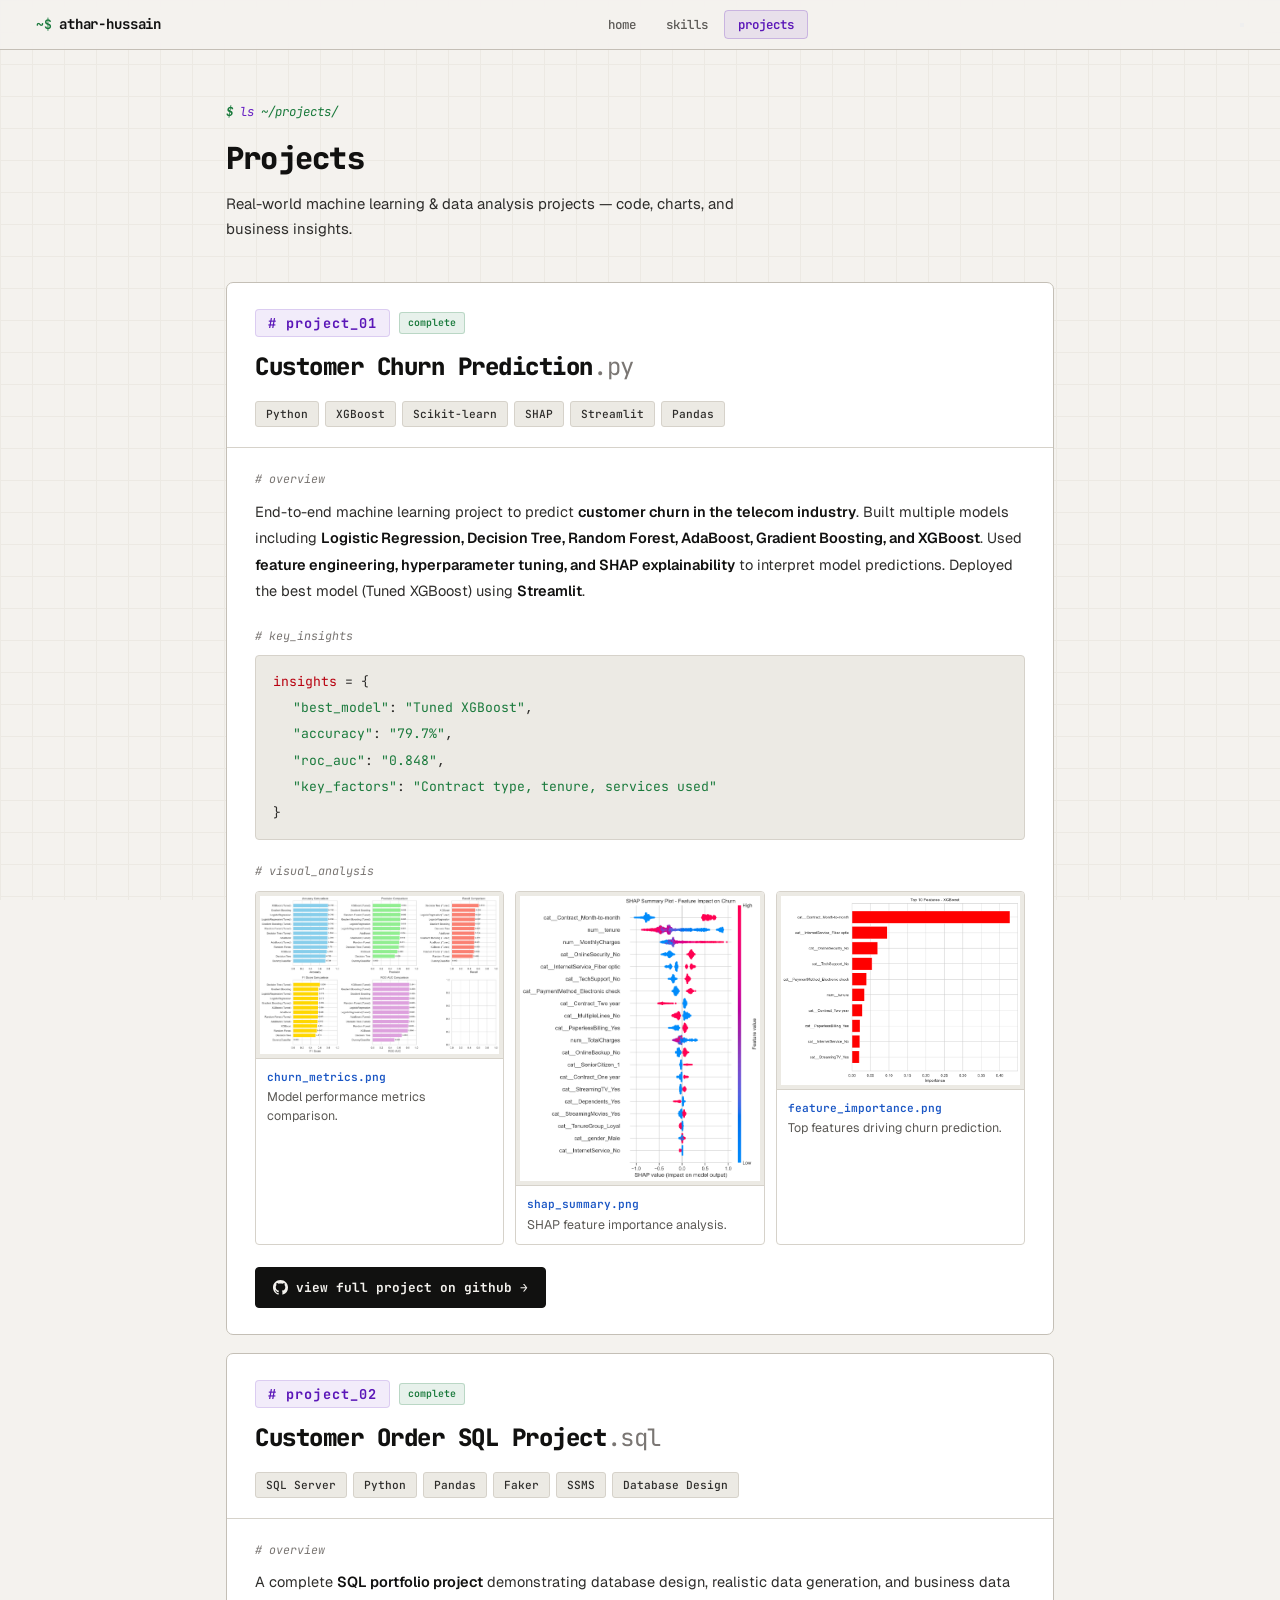
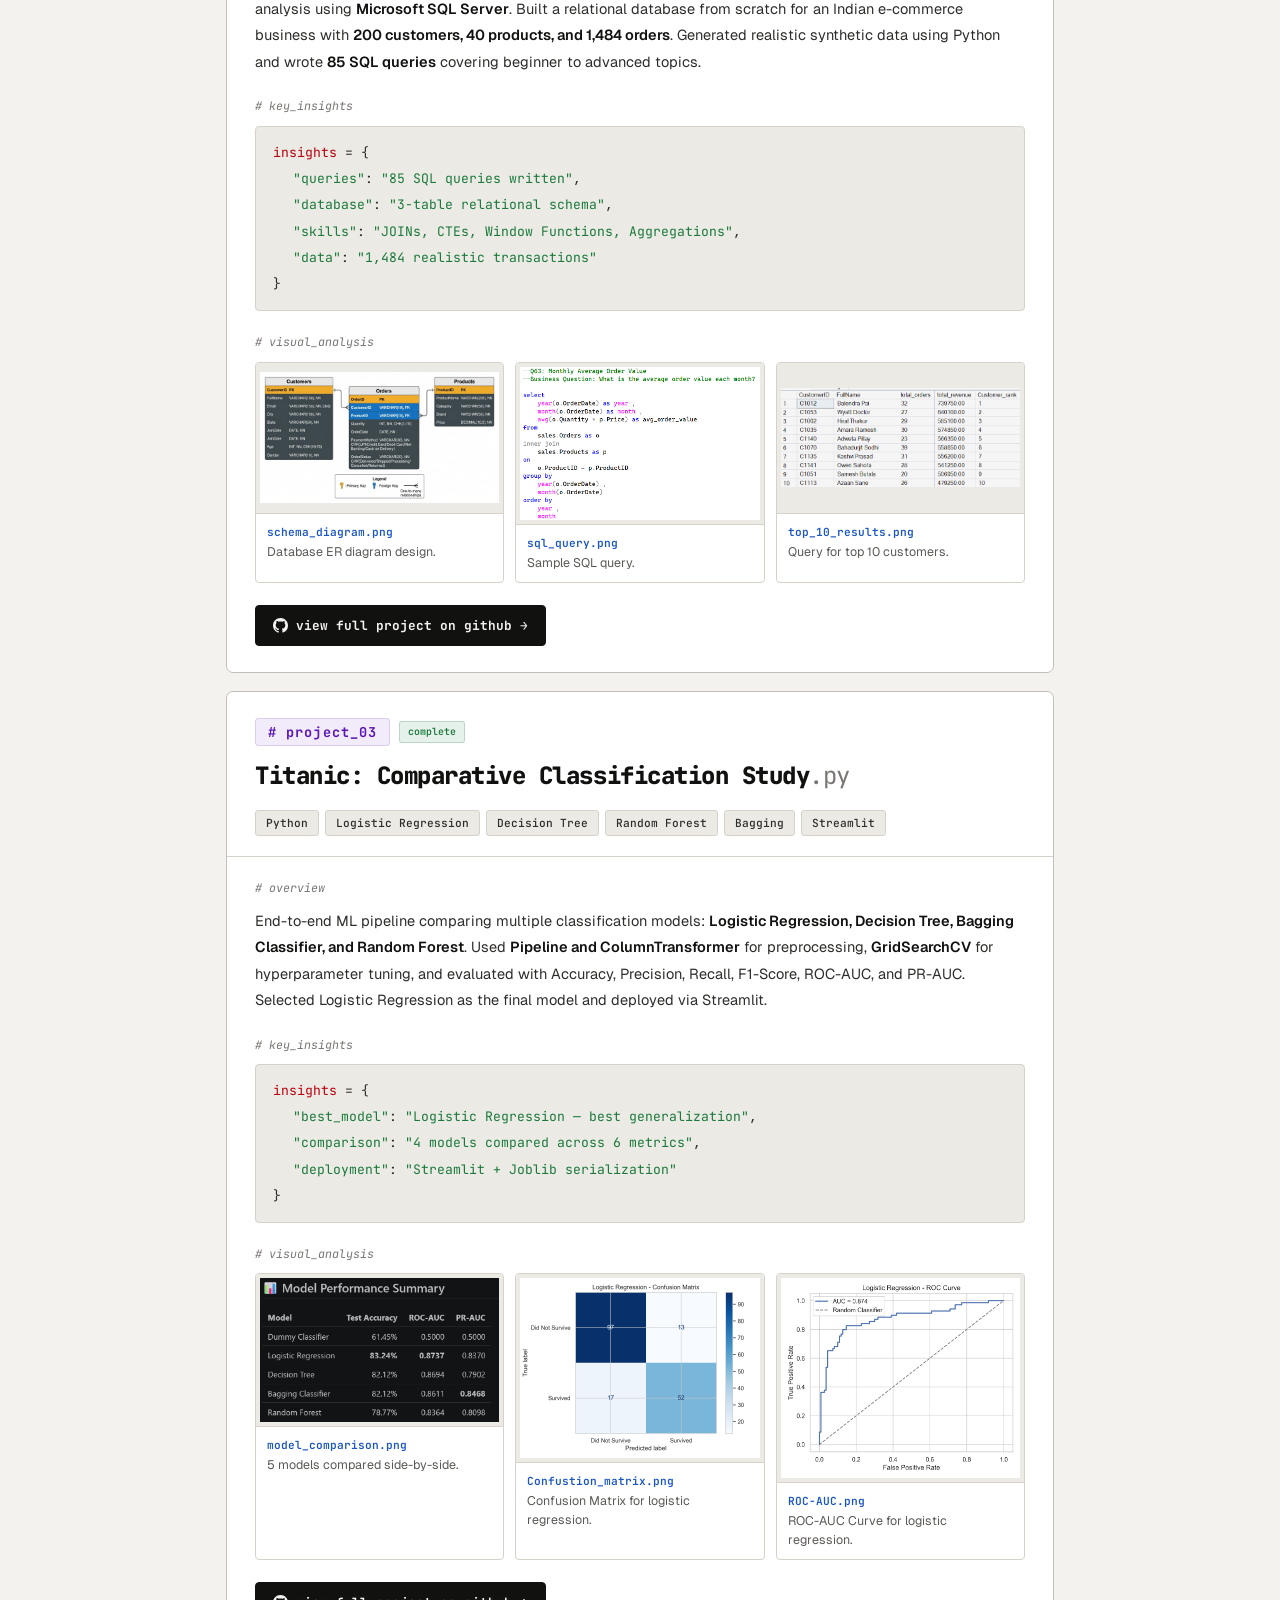
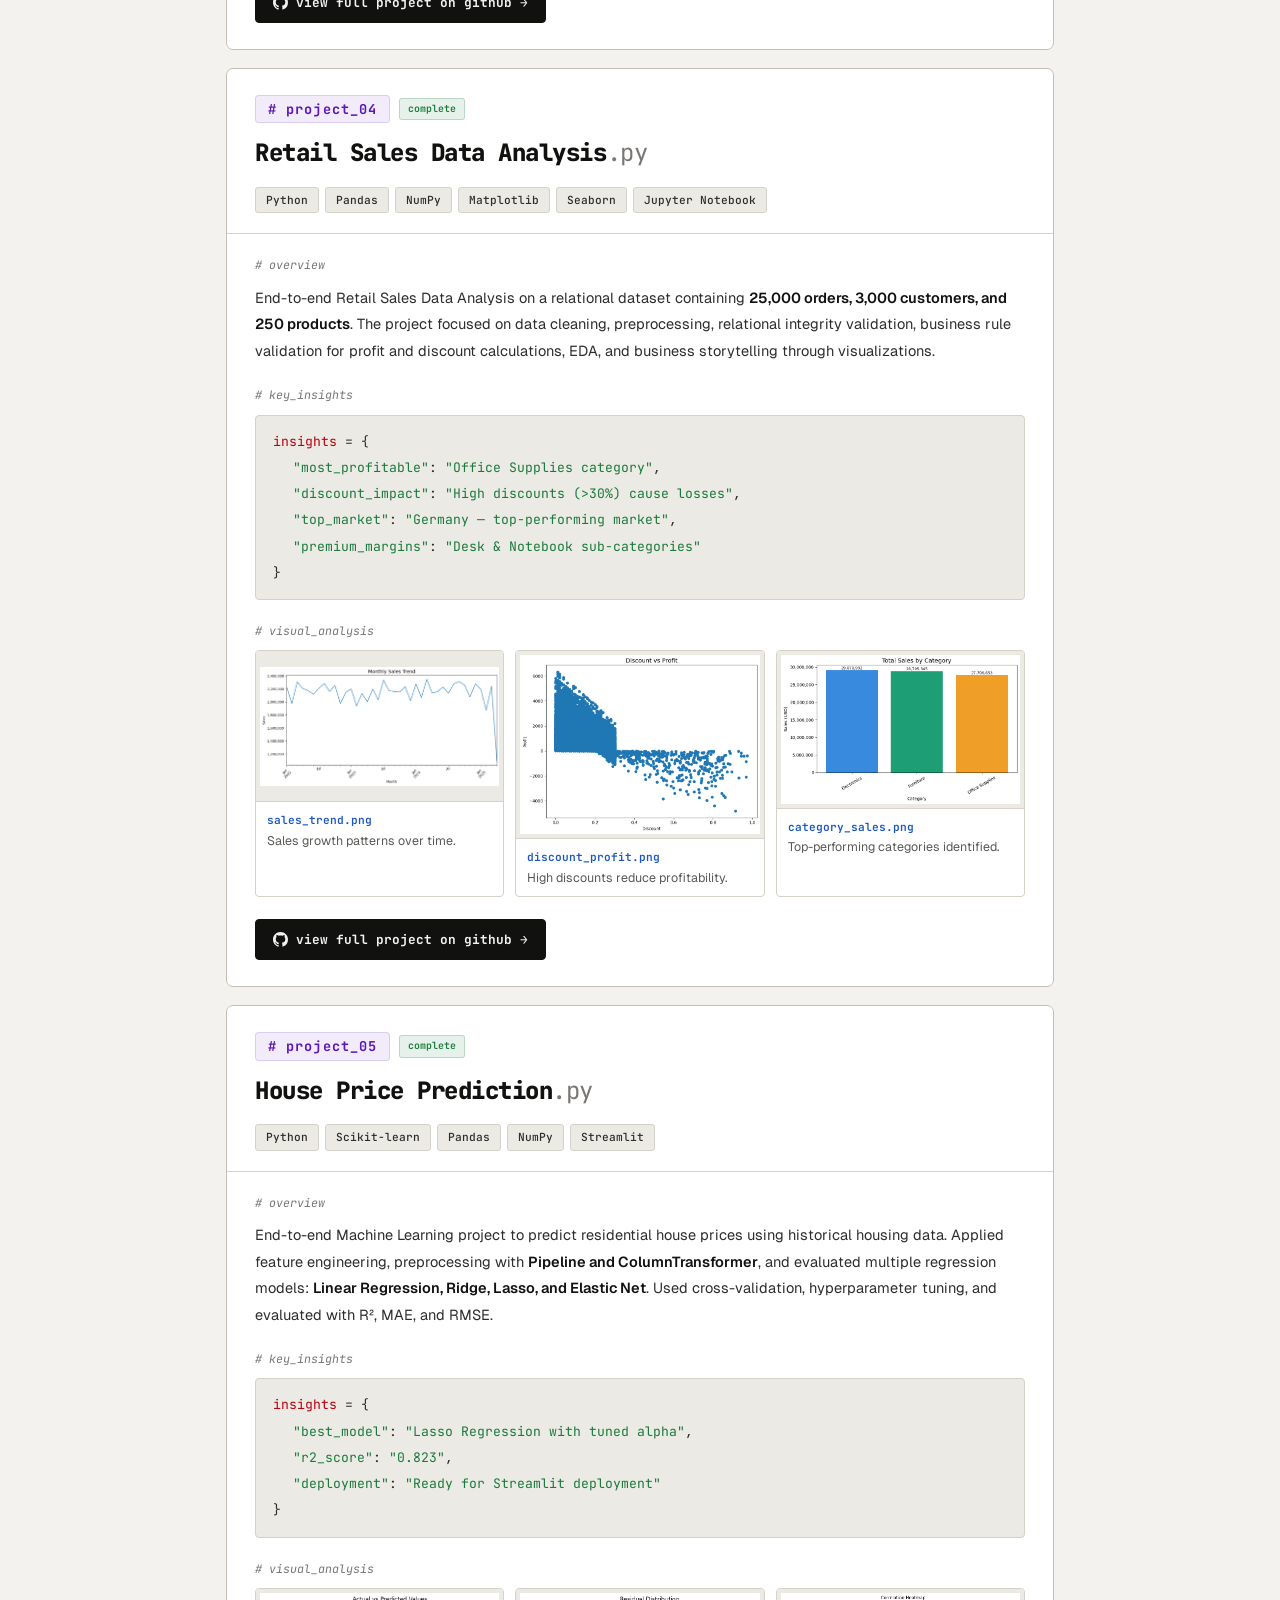
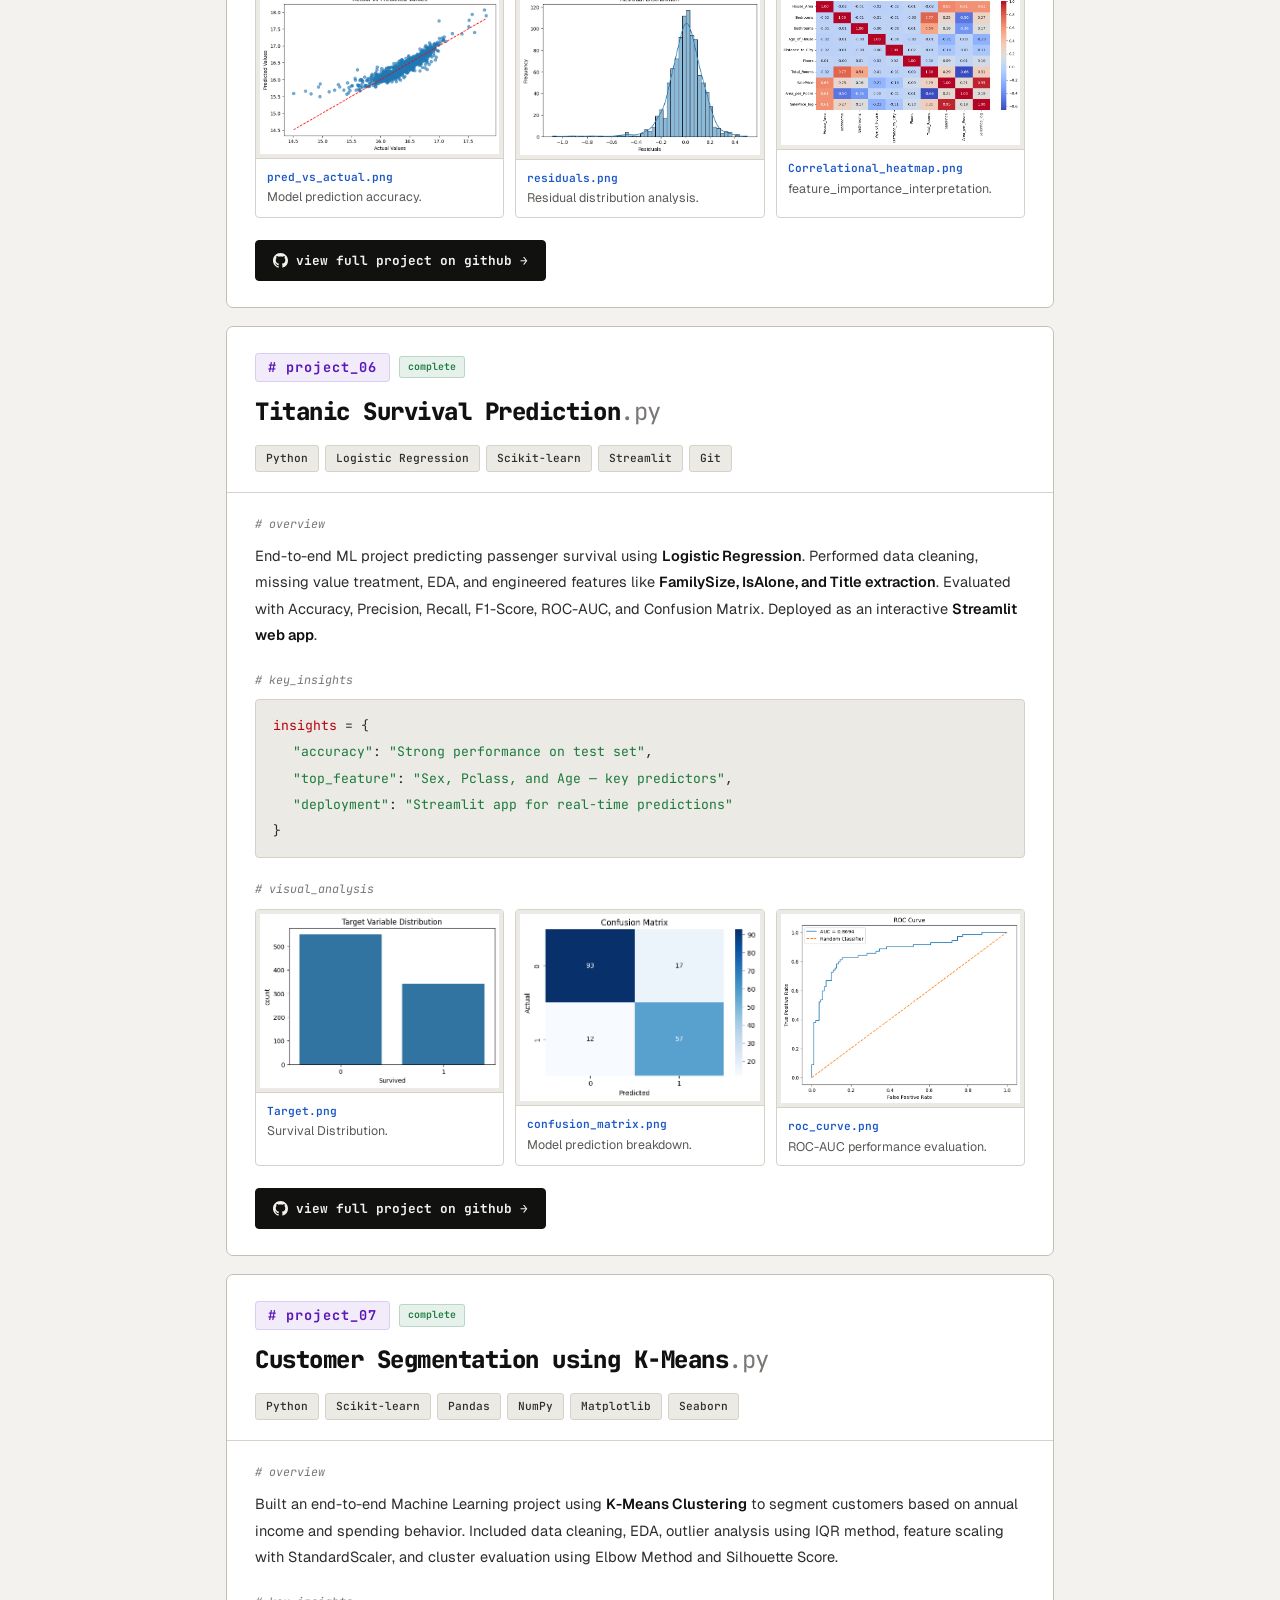
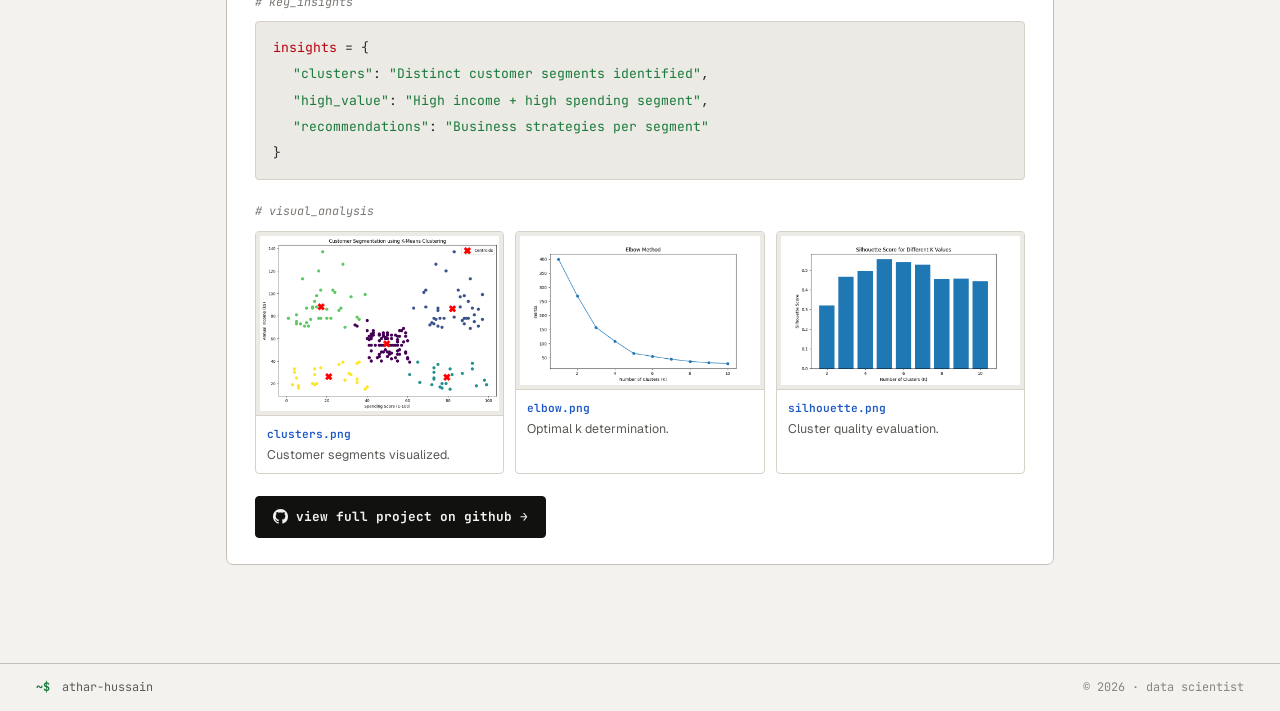
==== commit a9d0c3c3: "Updated website" ====
--- a/projects.html
+++ b/projects.html
@@ -42,7 +42,7 @@
     <div class="pj-card" style="margin-bottom:18px;">
         <div class="pj-top">
             <div class="pj-meta">
-                <span class="pj-num">project_01</span>
+                <span class="pj-num"># project_01</span>
                 <span class="pj-badge">complete</span>
             </div>
             <h2 class="pj-title">Customer Churn Prediction<span class="pj-ext">.py</span></h2>
@@ -103,7 +103,7 @@
     <div class="pj-card" style="margin-bottom:18px;">
         <div class="pj-top">
             <div class="pj-meta">
-                <span class="pj-num">project_02</span>
+                <span class="pj-num"># project_02</span>
                 <span class="pj-badge">complete</span>
             </div>
             <h2 class="pj-title">Customer Order SQL Project<span class="pj-ext">.sql</span></h2>
@@ -164,7 +164,7 @@
     <div class="pj-card" style="margin-bottom:18px;">
         <div class="pj-top">
             <div class="pj-meta">
-                <span class="pj-num">project_03</span>
+                <span class="pj-num"># project_03</span>
                 <span class="pj-badge">complete</span>
             </div>
             <h2 class="pj-title">Titanic: Comparative Classification Study<span class="pj-ext">.py</span></h2>
@@ -224,7 +224,7 @@
     <div class="pj-card" style="margin-bottom:18px;">
         <div class="pj-top">
             <div class="pj-meta">
-                <span class="pj-num">project_04</span>
+                <span class="pj-num"># project_04</span>
                 <span class="pj-badge">complete</span>
             </div>
             <h2 class="pj-title">Retail Sales Data Analysis<span class="pj-ext">.py</span></h2>
@@ -285,7 +285,7 @@
     <div class="pj-card" style="margin-bottom:18px;">
         <div class="pj-top">
             <div class="pj-meta">
-                <span class="pj-num">project_05</span>
+                <span class="pj-num"># project_05</span>
                 <span class="pj-badge">complete</span>
             </div>
             <h2 class="pj-title">House Price Prediction<span class="pj-ext">.py</span></h2>
@@ -344,7 +344,7 @@
     <div class="pj-card" style="margin-bottom:18px;">
         <div class="pj-top">
             <div class="pj-meta">
-                <span class="pj-num">project_06</span>
+                <span class="pj-num"># project_06</span>
                 <span class="pj-badge">complete</span>
             </div>
             <h2 class="pj-title">Titanic Survival Prediction<span class="pj-ext">.py</span></h2>
@@ -403,7 +403,7 @@
     <div class="pj-card" style="margin-bottom:18px;">
         <div class="pj-top">
             <div class="pj-meta">
-                <span class="pj-num">project_07</span>
+                <span class="pj-num"># project_07</span>
                 <span class="pj-badge">complete</span>
             </div>
             <h2 class="pj-title">Customer Segmentation using K-Means<span class="pj-ext">.py</span></h2>
--- a/style.css
+++ b/style.css
@@ -646,7 +646,16 @@
 .pj-meta {
     display:flex; align-items:center; gap:9px; margin-bottom:10px;
 }
-.pj-num { font-size:0.68rem; color:var(--text-dim); letter-spacing:.08em; }
+.pj-num { 
+    font-size:0.85rem; 
+    color:var(--accent); 
+    letter-spacing:.08em;
+    font-weight: 700;
+    background: rgba(91,23,184,0.08);
+    padding: 2px 12px;
+    border-radius: 4px;
+    border: 1px solid rgba(91,23,184,0.15);
+}
 .pj-badge {
     font-family:var(--mono); font-size:0.62rem; font-weight:600;
     padding: 2px 8px; border-radius:3px;
@@ -786,42 +795,58 @@
 @media (max-width: 740px) {
     /* ── NAV: Always visible, no hamburger ── */
     nav {
-        padding: 0 16px;
+        padding: 0 12px;
         flex-wrap: wrap;
         height: auto;
-        min-height: 50px;
+        min-height: 60px;
         gap: 4px;
+        background: rgba(244,242,238,0.98);
+        border-bottom: 2px solid var(--border-s);
     }
     
     nav ul {
         display: flex !important;
-        gap: 0px;
+        gap: 4px;
         width: 100%;
         justify-content: center;
-        padding: 6px 0 8px 0;
+        padding: 8px 0 10px 0;
         border-top: 1px solid var(--border);
         background: rgba(244,242,238,0.98);
         flex-wrap: wrap;
     }
     
     nav ul li a {
-        font-size: 0.7rem;
-        padding: 4px 10px;
+        font-size: 0.95rem;
+        font-weight: 600;
+        padding: 8px 18px;
         display: inline-block;
+        border-radius: 6px;
+        letter-spacing: 0.02em;
+    }
+    
+    nav ul li a:hover {
+        background: var(--bg-2);
+    }
+    
+    nav ul li a.active {
+        background: rgba(91,23,184,0.12);
+        border-color: rgba(91,23,184,0.3);
+        font-weight: 700;
     }
     
     .nav-logo {
+        font-size: 0.95rem;
+        font-weight: 700;
+    }
+    
+    .nav-prompt {
         font-size: 0.8rem;
-    }
-    
-    .nav-prompt {
-        font-size: 0.7rem;
     }
     
     .nav-brand {
         width: 100%;
         justify-content: center;
-        padding: 6px 0;
+        padding: 8px 0 4px 0;
     }
     
     /* ── Container ── */
@@ -1178,6 +1203,15 @@
     .ph {
         margin-bottom: 20px !important;
     }
+
+    /* ── Project Number - Mobile Fix ── */
+    .pj-num {
+        font-size: 0.8rem;
+        padding: 3px 14px;
+        font-weight: 700;
+        background: rgba(91,23,184,0.12);
+        border: 1px solid rgba(91,23,184,0.2);
+    }
 }
 
 /* ── TABLET (741px - 1024px) ────────────────────────────── */
@@ -1330,12 +1364,12 @@
     }
     
     nav ul li a {
-        font-size: 0.62rem;
-        padding: 3px 7px;
+        font-size: 0.85rem;
+        padding: 6px 12px;
     }
     
     .nav-logo {
-        font-size: 0.7rem;
+        font-size: 0.8rem;
     }
     
     .shot-img-wrap {
@@ -1345,6 +1379,11 @@
     
     .shot-img-wrap img {
         max-height: 200px;
+    }
+    
+    .pj-num {
+        font-size: 0.7rem;
+        padding: 2px 10px;
     }
 }
 
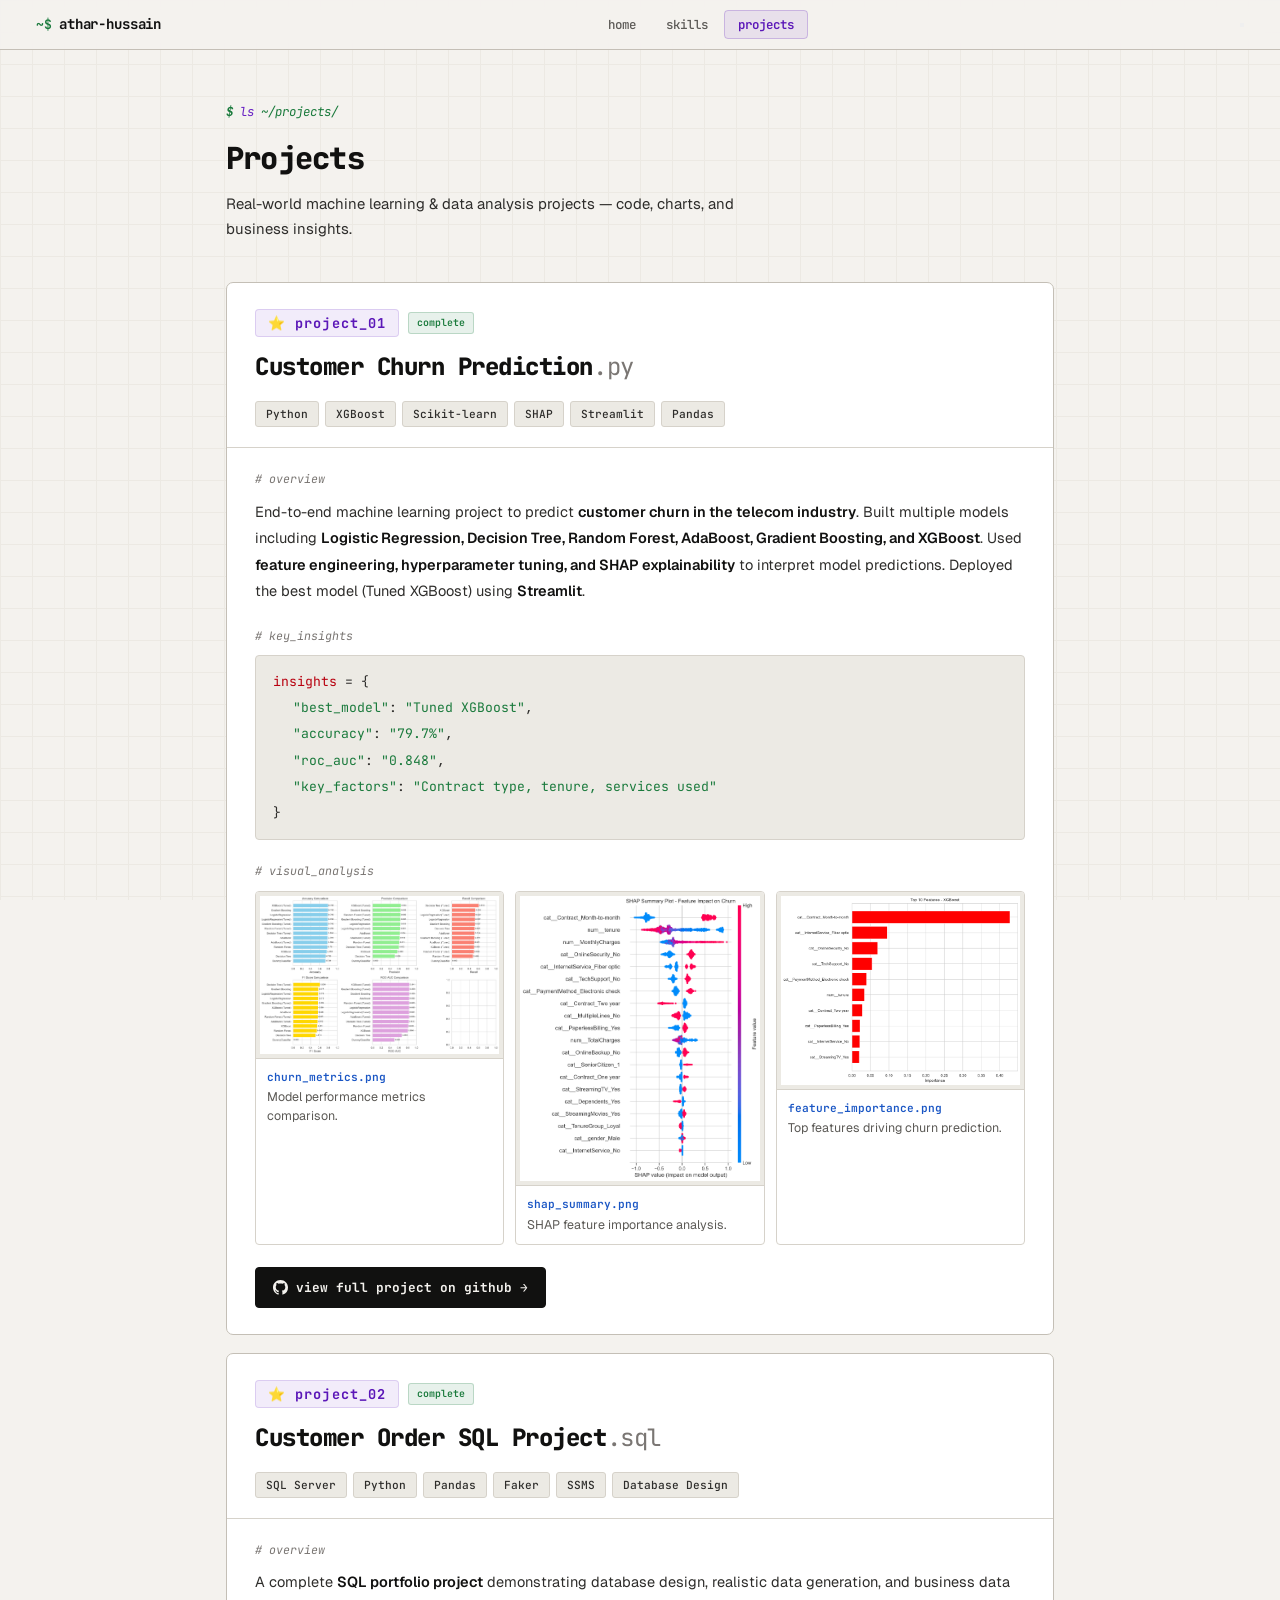
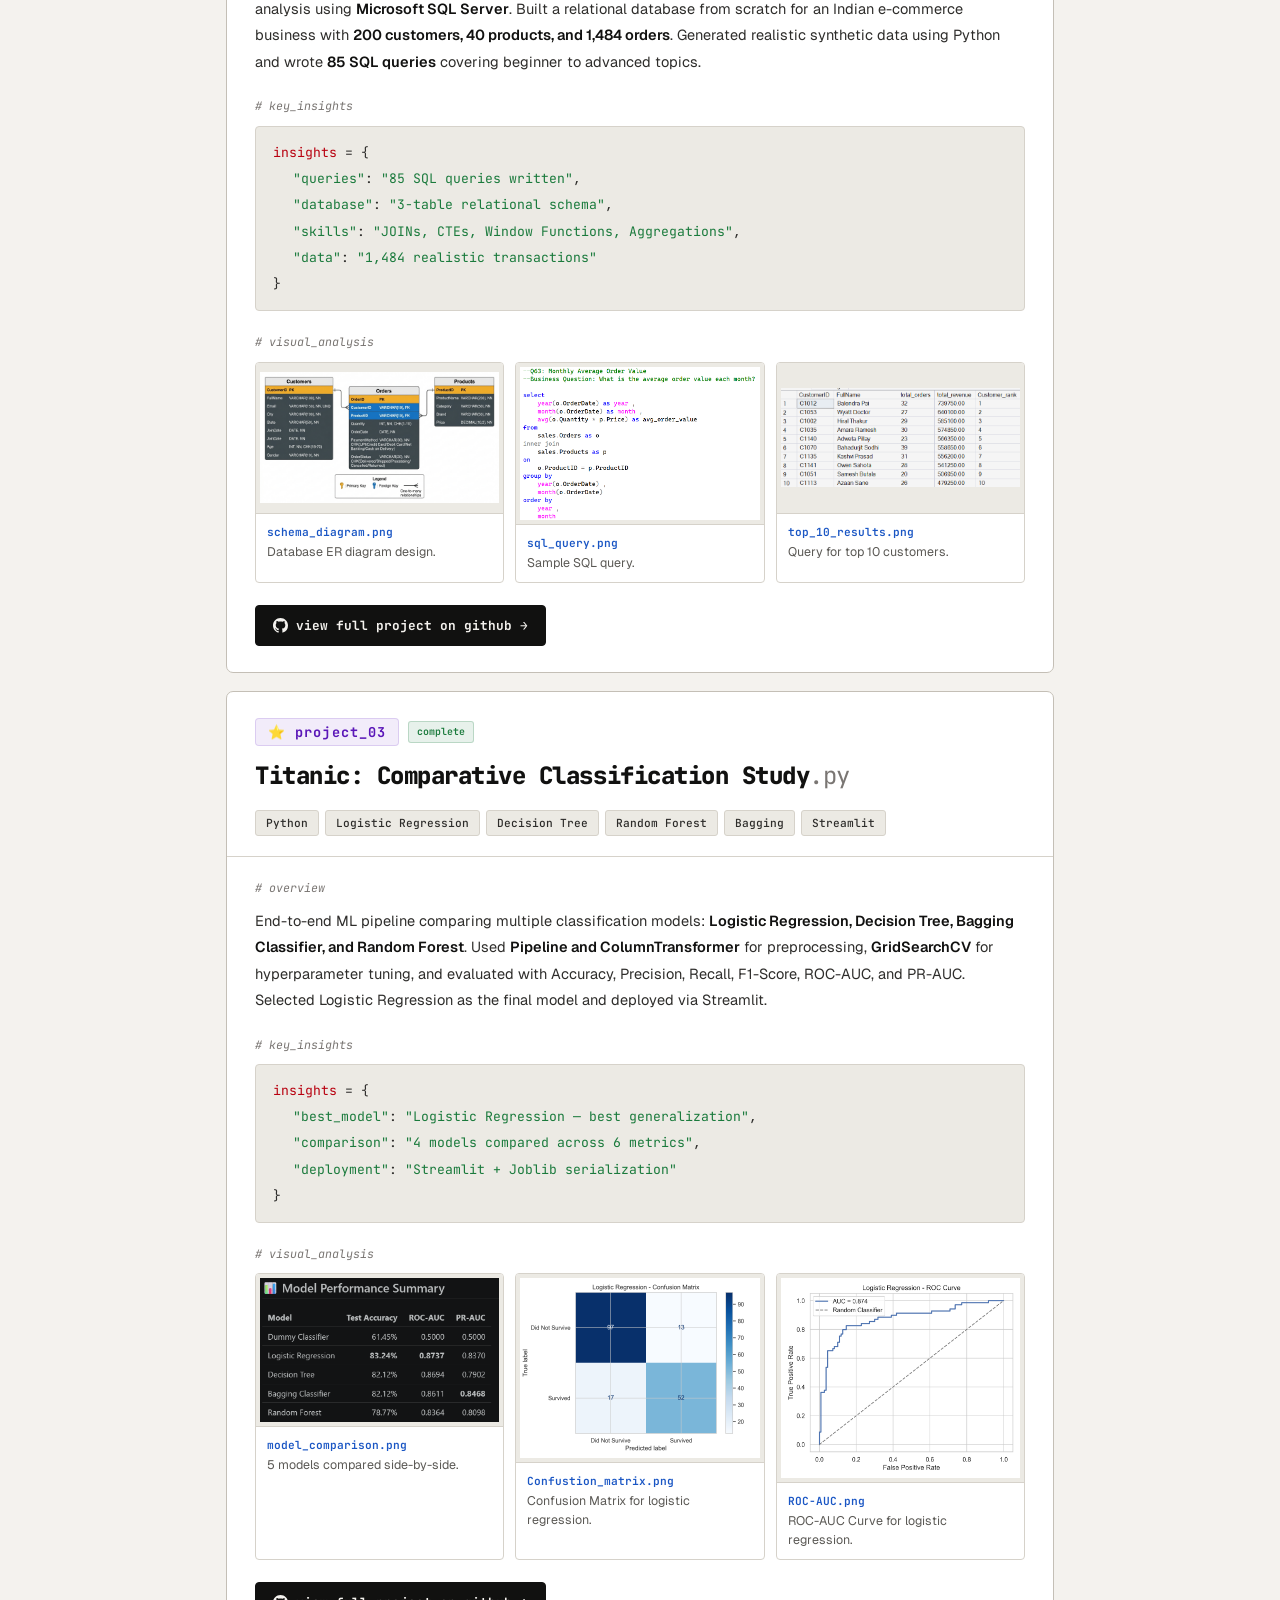
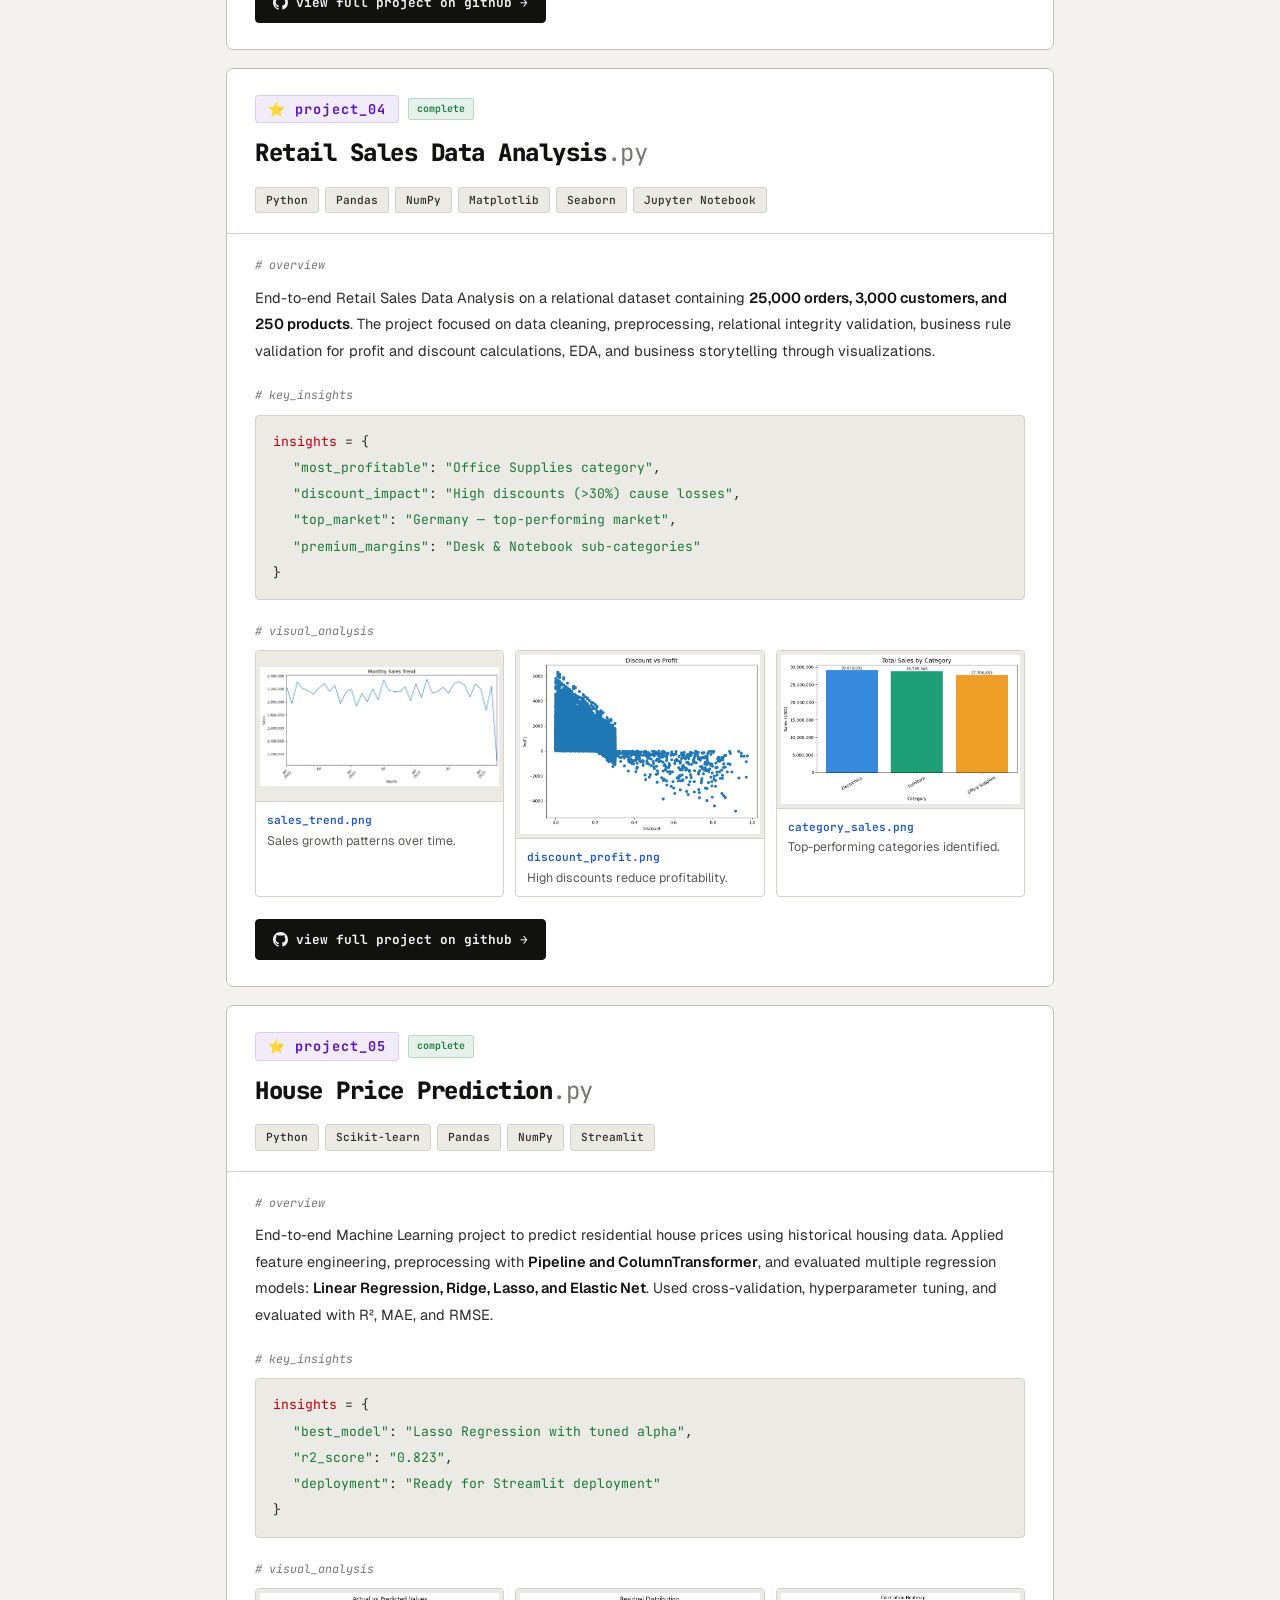
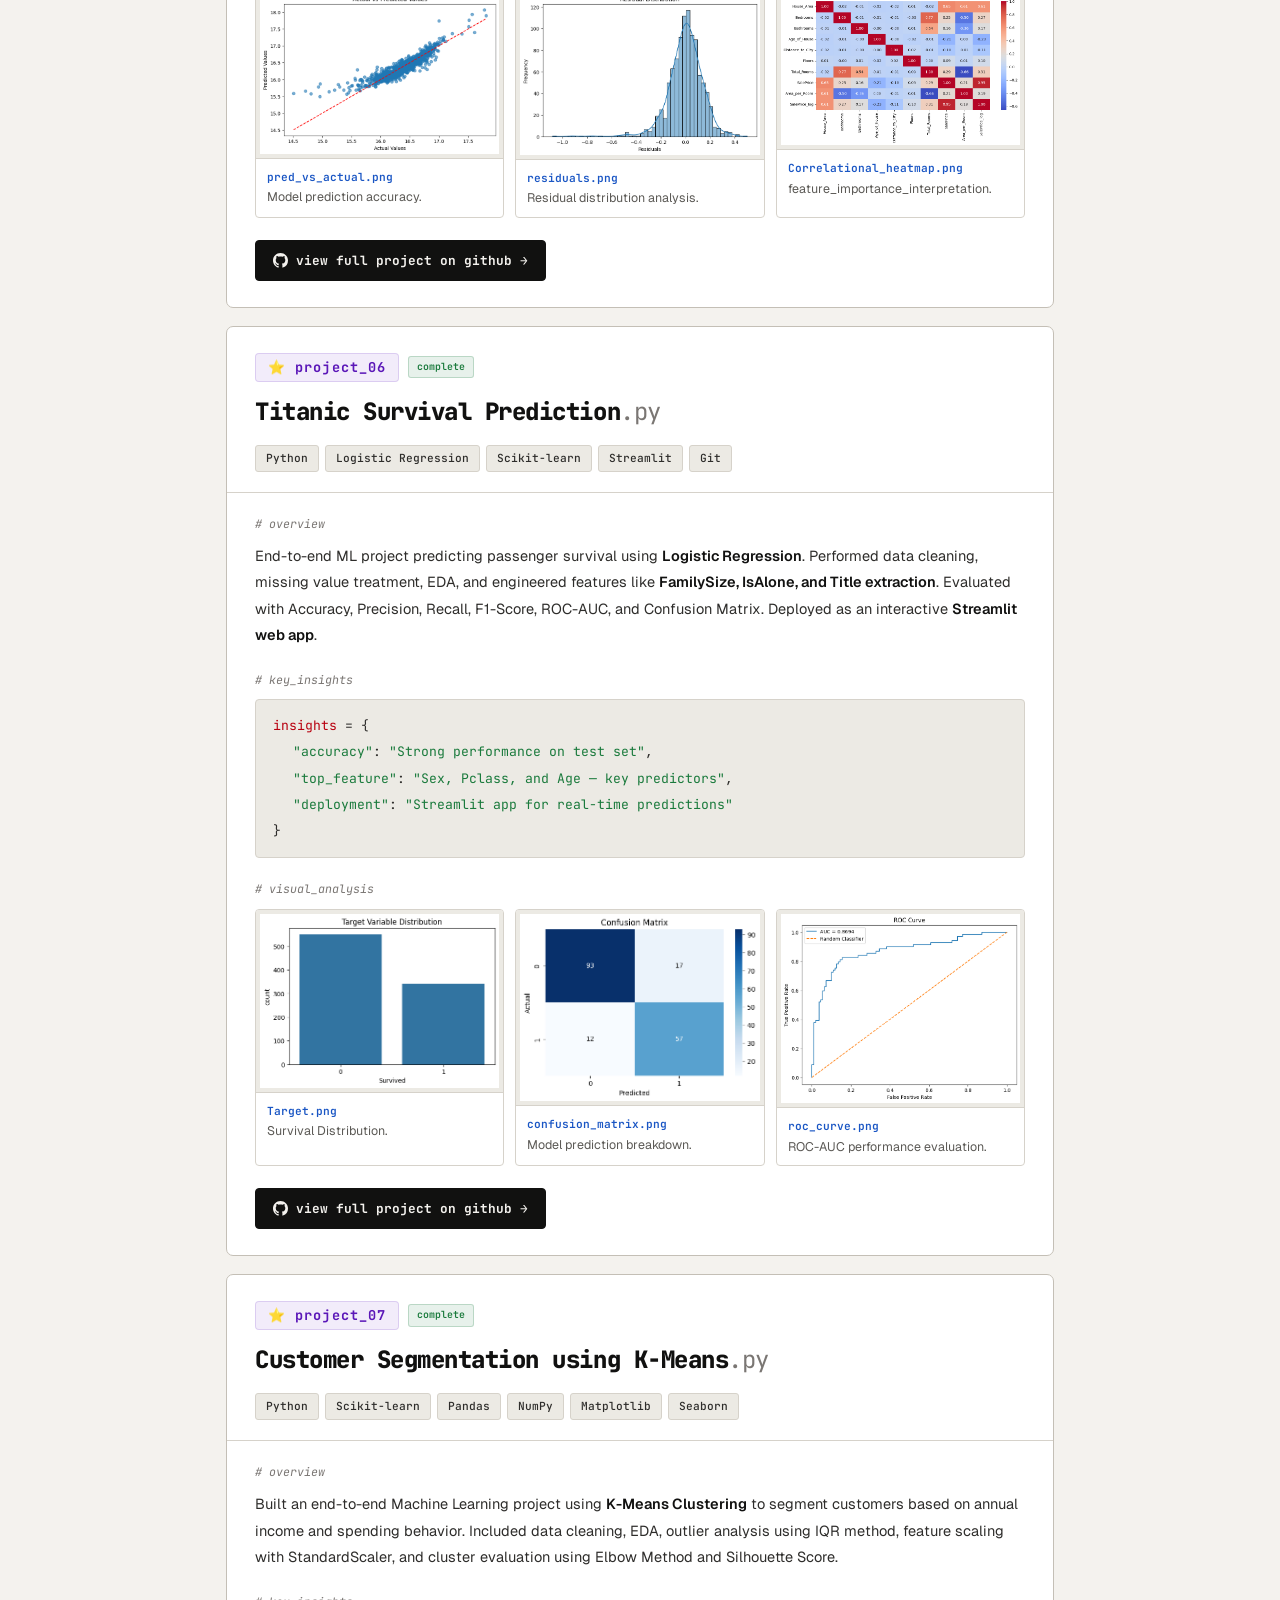
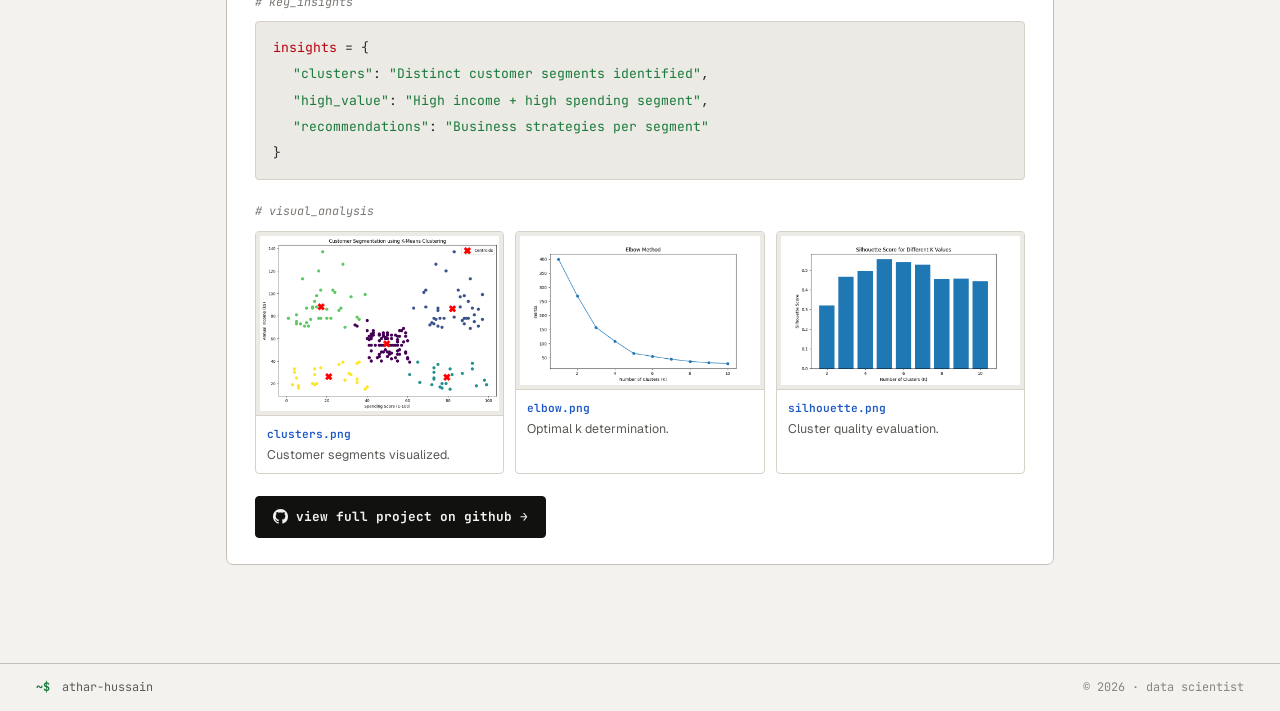
==== commit 3147842a: "Updated website1" ====
--- a/projects.html
+++ b/projects.html
@@ -42,7 +42,7 @@
     <div class="pj-card" style="margin-bottom:18px;">
         <div class="pj-top">
             <div class="pj-meta">
-                <span class="pj-num"># project_01</span>
+                <span class="pj-num">⭐ project_01</span>
                 <span class="pj-badge">complete</span>
             </div>
             <h2 class="pj-title">Customer Churn Prediction<span class="pj-ext">.py</span></h2>
@@ -103,7 +103,7 @@
     <div class="pj-card" style="margin-bottom:18px;">
         <div class="pj-top">
             <div class="pj-meta">
-                <span class="pj-num"># project_02</span>
+                <span class="pj-num">⭐ project_02</span>
                 <span class="pj-badge">complete</span>
             </div>
             <h2 class="pj-title">Customer Order SQL Project<span class="pj-ext">.sql</span></h2>
@@ -164,7 +164,7 @@
     <div class="pj-card" style="margin-bottom:18px;">
         <div class="pj-top">
             <div class="pj-meta">
-                <span class="pj-num"># project_03</span>
+                <span class="pj-num">⭐ project_03</span>
                 <span class="pj-badge">complete</span>
             </div>
             <h2 class="pj-title">Titanic: Comparative Classification Study<span class="pj-ext">.py</span></h2>
@@ -224,7 +224,7 @@
     <div class="pj-card" style="margin-bottom:18px;">
         <div class="pj-top">
             <div class="pj-meta">
-                <span class="pj-num"># project_04</span>
+                <span class="pj-num">⭐ project_04</span>
                 <span class="pj-badge">complete</span>
             </div>
             <h2 class="pj-title">Retail Sales Data Analysis<span class="pj-ext">.py</span></h2>
@@ -285,7 +285,7 @@
     <div class="pj-card" style="margin-bottom:18px;">
         <div class="pj-top">
             <div class="pj-meta">
-                <span class="pj-num"># project_05</span>
+                <span class="pj-num">⭐ project_05</span>
                 <span class="pj-badge">complete</span>
             </div>
             <h2 class="pj-title">House Price Prediction<span class="pj-ext">.py</span></h2>
@@ -344,7 +344,7 @@
     <div class="pj-card" style="margin-bottom:18px;">
         <div class="pj-top">
             <div class="pj-meta">
-                <span class="pj-num"># project_06</span>
+                <span class="pj-num">⭐ project_06</span>
                 <span class="pj-badge">complete</span>
             </div>
             <h2 class="pj-title">Titanic Survival Prediction<span class="pj-ext">.py</span></h2>
@@ -403,7 +403,7 @@
     <div class="pj-card" style="margin-bottom:18px;">
         <div class="pj-top">
             <div class="pj-meta">
-                <span class="pj-num"># project_07</span>
+                <span class="pj-num">⭐ project_07</span>
                 <span class="pj-badge">complete</span>
             </div>
             <h2 class="pj-title">Customer Segmentation using K-Means<span class="pj-ext">.py</span></h2>
--- a/style.css
+++ b/style.css
@@ -789,16 +789,16 @@
 /* ──── MAGICAL RESPONSIVE BREAKPOINTS ──────────────── */
 /* ─══════════════════════════════════════════════════─ */
 
-/* ── MOBILE FIRST (DEFAULT) ────────────────────────────── */
-/* Everything below 740px gets mobile-first styling */
+/* ── MOBILE (max-width: 740px) ──────────────────────────── */
+/* BIGGER NAVIGATION AND PROJECT NUMBERS */
 
 @media (max-width: 740px) {
-    /* ── NAV: Always visible, no hamburger ── */
+    /* ── NAV: ALWAYS VISIBLE, BIGGER ── */
     nav {
         padding: 0 12px;
         flex-wrap: wrap;
         height: auto;
-        min-height: 60px;
+        min-height: 70px;
         gap: 4px;
         background: rgba(244,242,238,0.98);
         border-bottom: 2px solid var(--border-s);
@@ -806,22 +806,23 @@
     
     nav ul {
         display: flex !important;
-        gap: 4px;
+        gap: 6px;
         width: 100%;
         justify-content: center;
-        padding: 8px 0 10px 0;
+        padding: 10px 0 12px 0;
         border-top: 1px solid var(--border);
         background: rgba(244,242,238,0.98);
         flex-wrap: wrap;
     }
     
     nav ul li a {
-        font-size: 0.95rem;
-        font-weight: 600;
-        padding: 8px 18px;
+        font-size: 1.1rem;
+        font-weight: 700;
+        padding: 10px 22px;
         display: inline-block;
-        border-radius: 6px;
-        letter-spacing: 0.02em;
+        border-radius: 8px;
+        letter-spacing: 0.03em;
+        background: rgba(244,242,238,0.5);
     }
     
     nav ul li a:hover {
@@ -829,24 +830,25 @@
     }
     
     nav ul li a.active {
-        background: rgba(91,23,184,0.12);
-        border-color: rgba(91,23,184,0.3);
-        font-weight: 700;
+        background: rgba(91,23,184,0.15);
+        border-color: rgba(91,23,184,0.4);
+        font-weight: 800;
+        color: var(--accent);
     }
     
     .nav-logo {
-        font-size: 0.95rem;
-        font-weight: 700;
+        font-size: 1.1rem;
+        font-weight: 800;
     }
     
     .nav-prompt {
-        font-size: 0.8rem;
+        font-size: 0.9rem;
     }
     
     .nav-brand {
         width: 100%;
         justify-content: center;
-        padding: 8px 0 4px 0;
+        padding: 10px 0 6px 0;
     }
     
     /* ── Container ── */
@@ -1204,13 +1206,16 @@
         margin-bottom: 20px !important;
     }
 
-    /* ── Project Number - Mobile Fix ── */
+    /* ── PROJECT NUMBER - BIGGER ON MOBILE ── */
     .pj-num {
-        font-size: 0.8rem;
-        padding: 3px 14px;
-        font-weight: 700;
-        background: rgba(91,23,184,0.12);
-        border: 1px solid rgba(91,23,184,0.2);
+        font-size: 1.1rem !important;
+        font-weight: 800 !important;
+        padding: 4px 18px !important;
+        background: rgba(91,23,184,0.15) !important;
+        border: 2px solid rgba(91,23,184,0.25) !important;
+        border-radius: 6px !important;
+        color: var(--accent) !important;
+        letter-spacing: 0.05em !important;
     }
 }
 
@@ -1364,12 +1369,12 @@
     }
     
     nav ul li a {
-        font-size: 0.85rem;
-        padding: 6px 12px;
+        font-size: 1rem;
+        padding: 8px 14px;
     }
     
     .nav-logo {
-        font-size: 0.8rem;
+        font-size: 0.9rem;
     }
     
     .shot-img-wrap {
@@ -1382,8 +1387,8 @@
     }
     
     .pj-num {
-        font-size: 0.7rem;
-        padding: 2px 10px;
+        font-size: 1rem !important;
+        padding: 3px 14px !important;
     }
 }
 
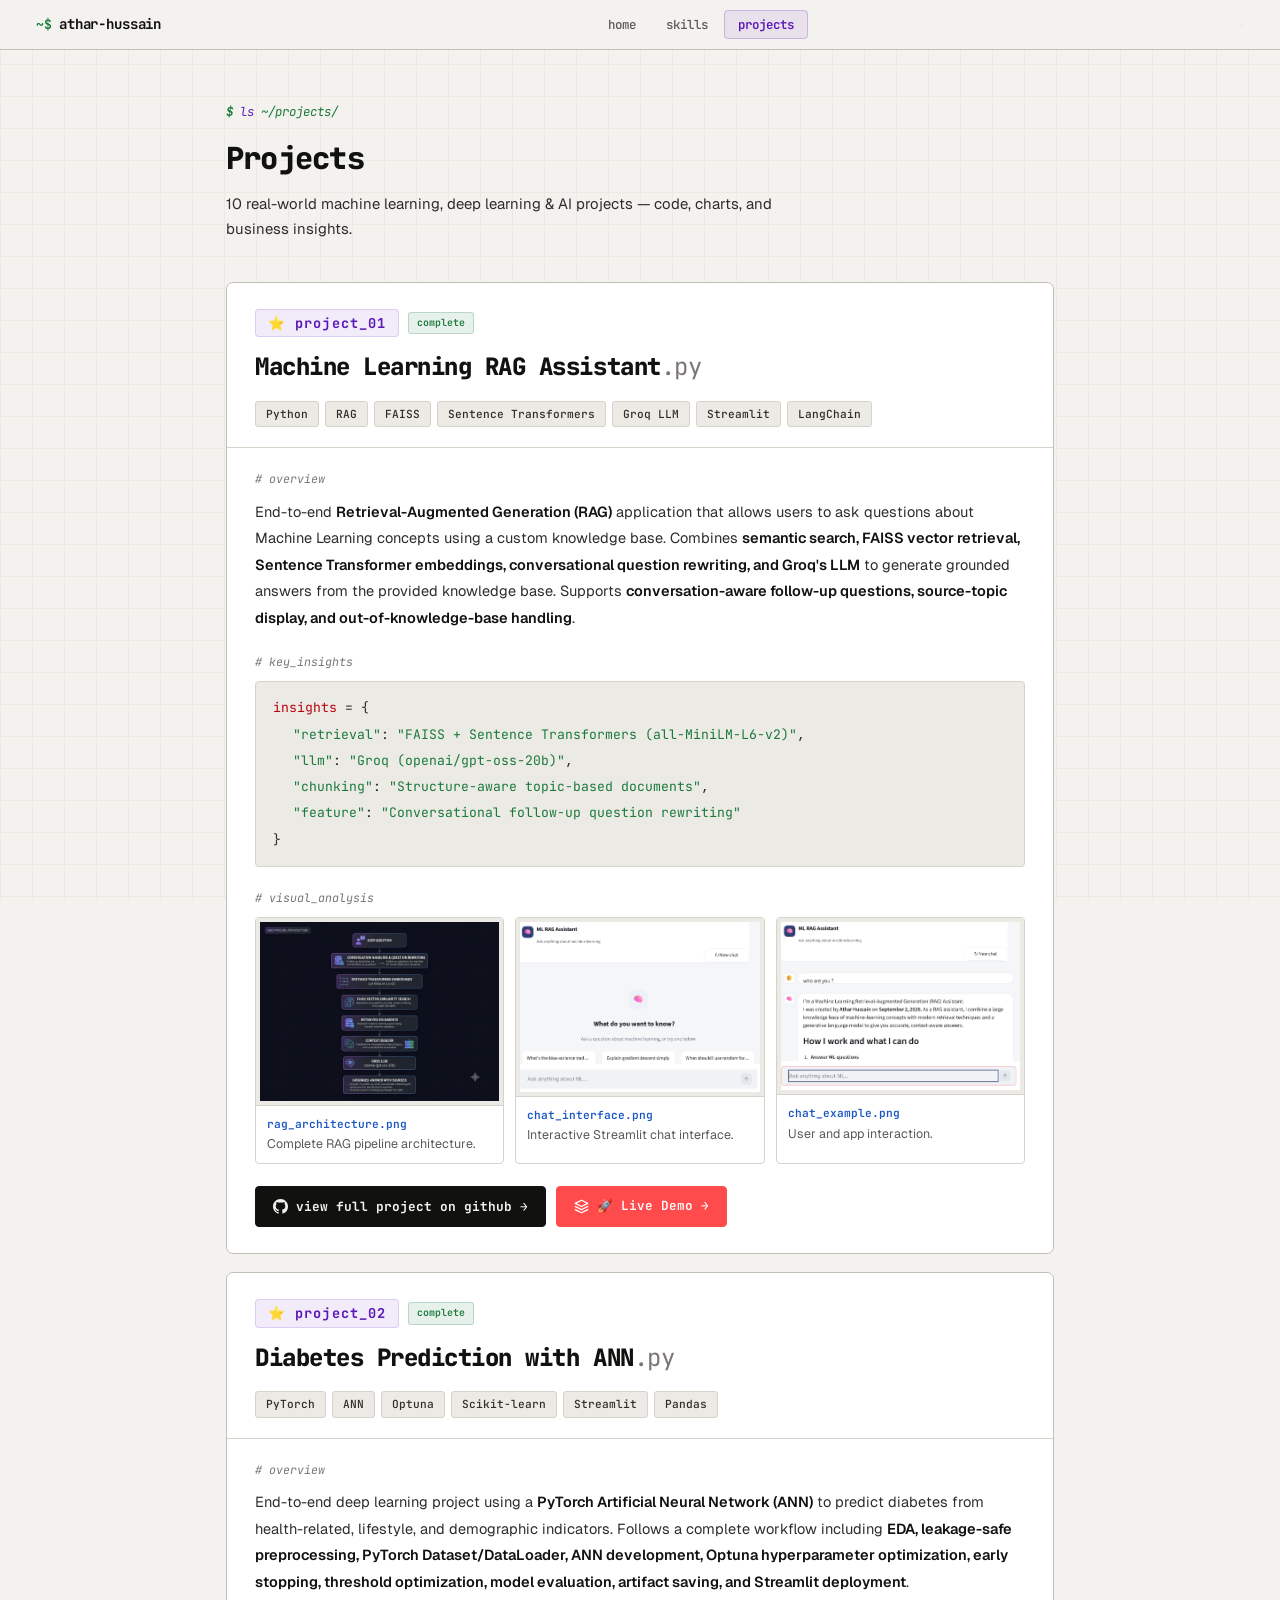
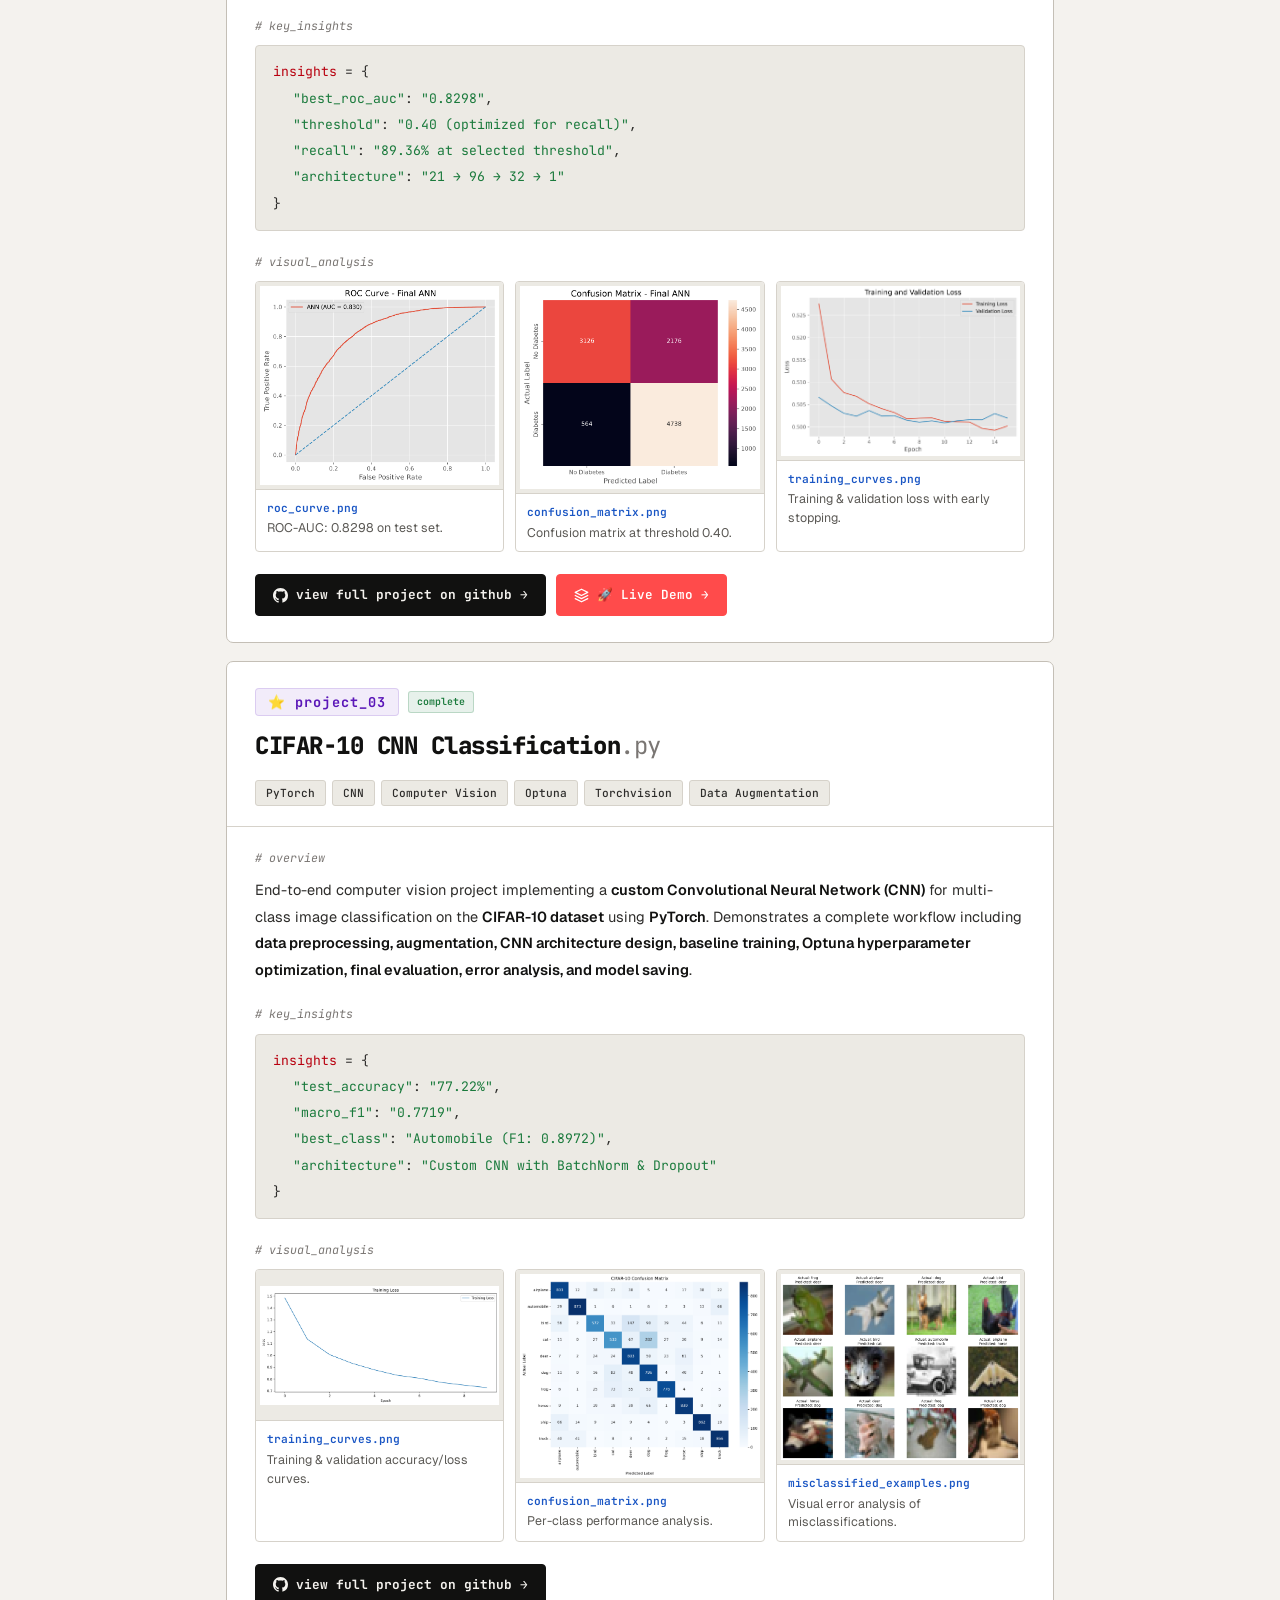
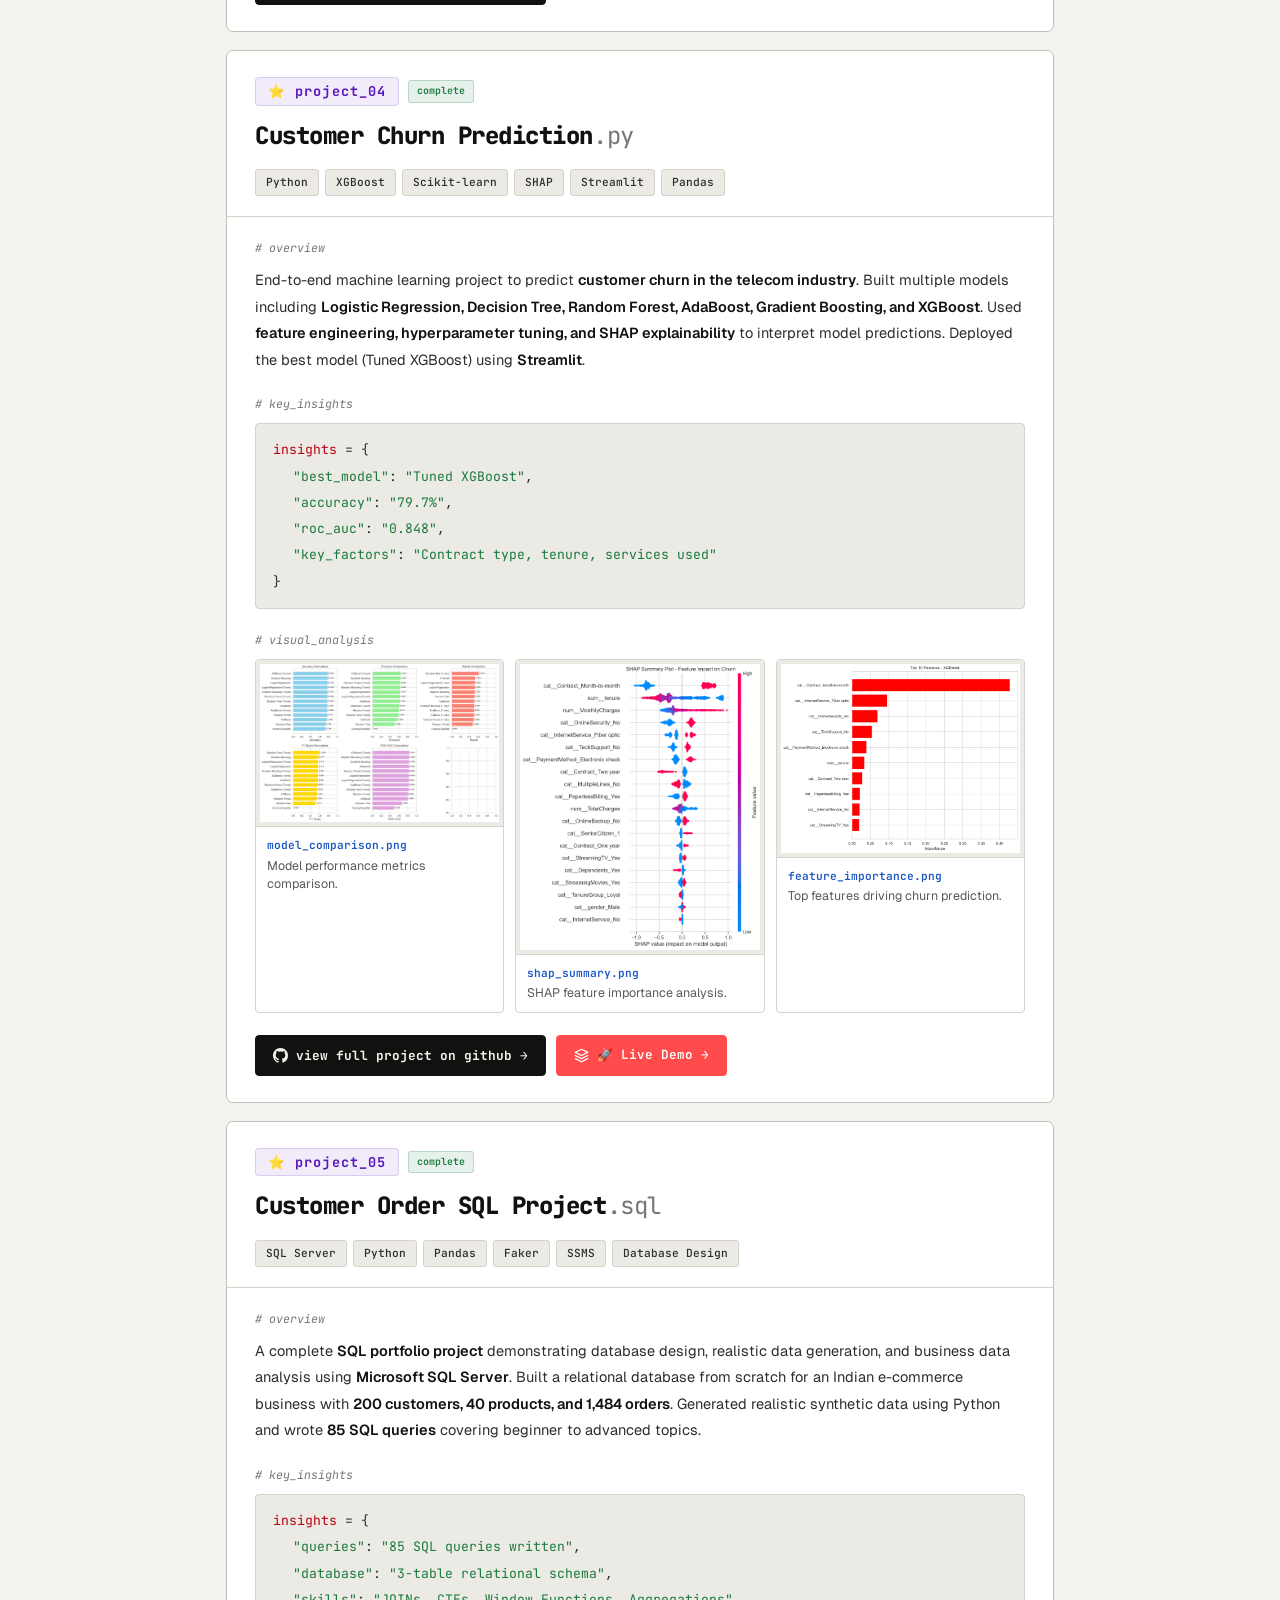
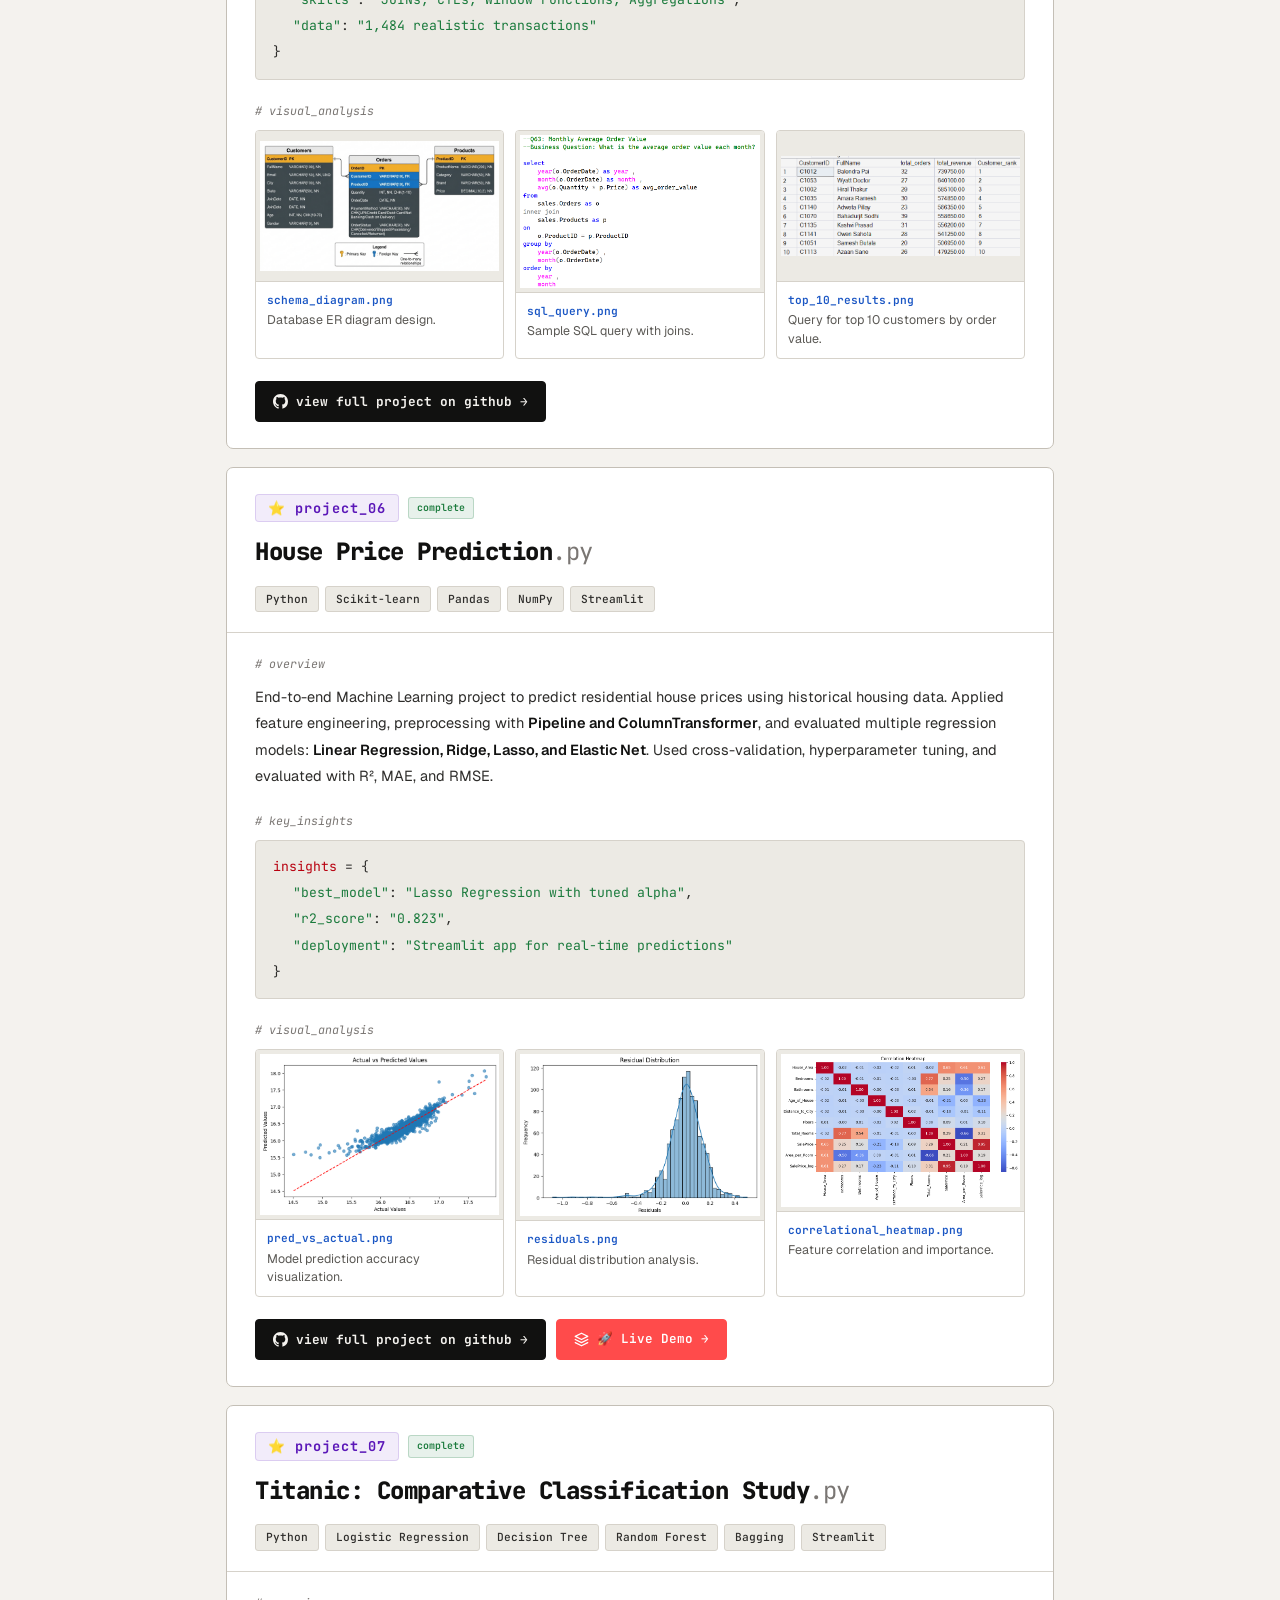
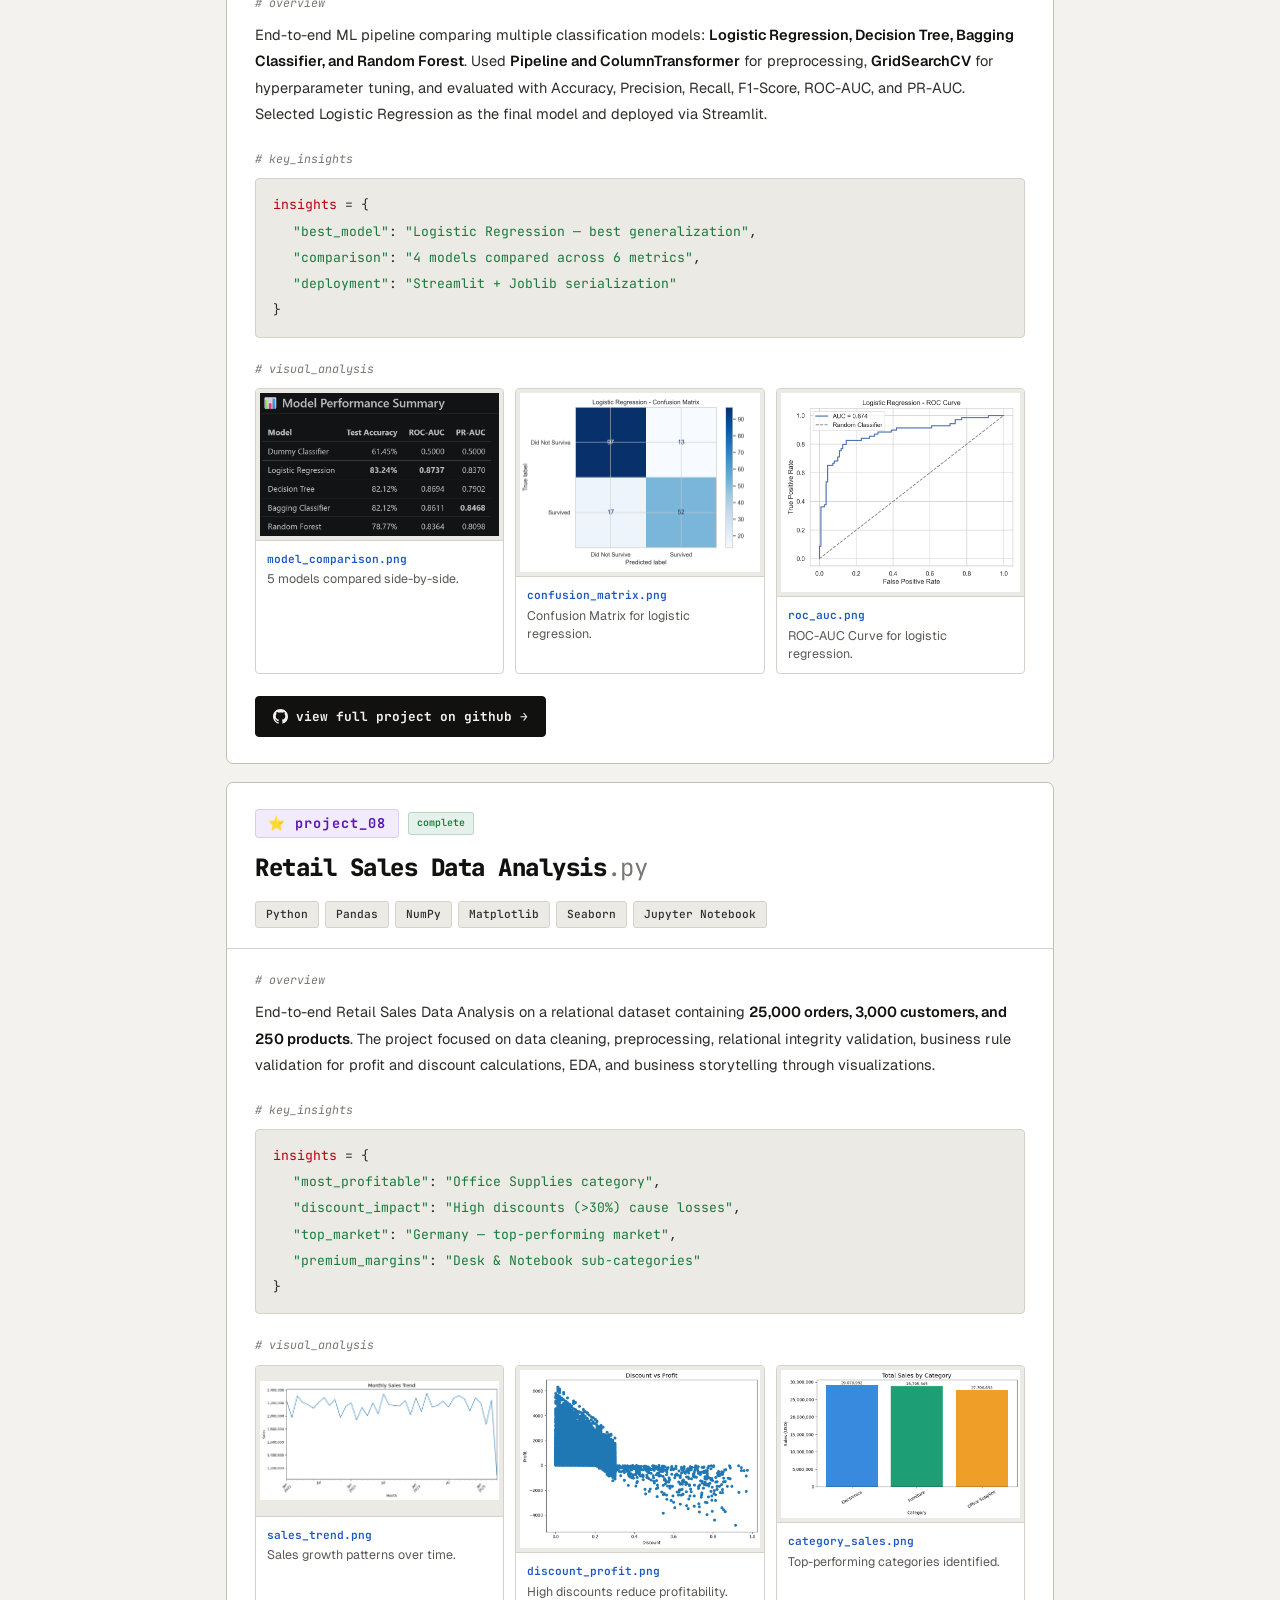
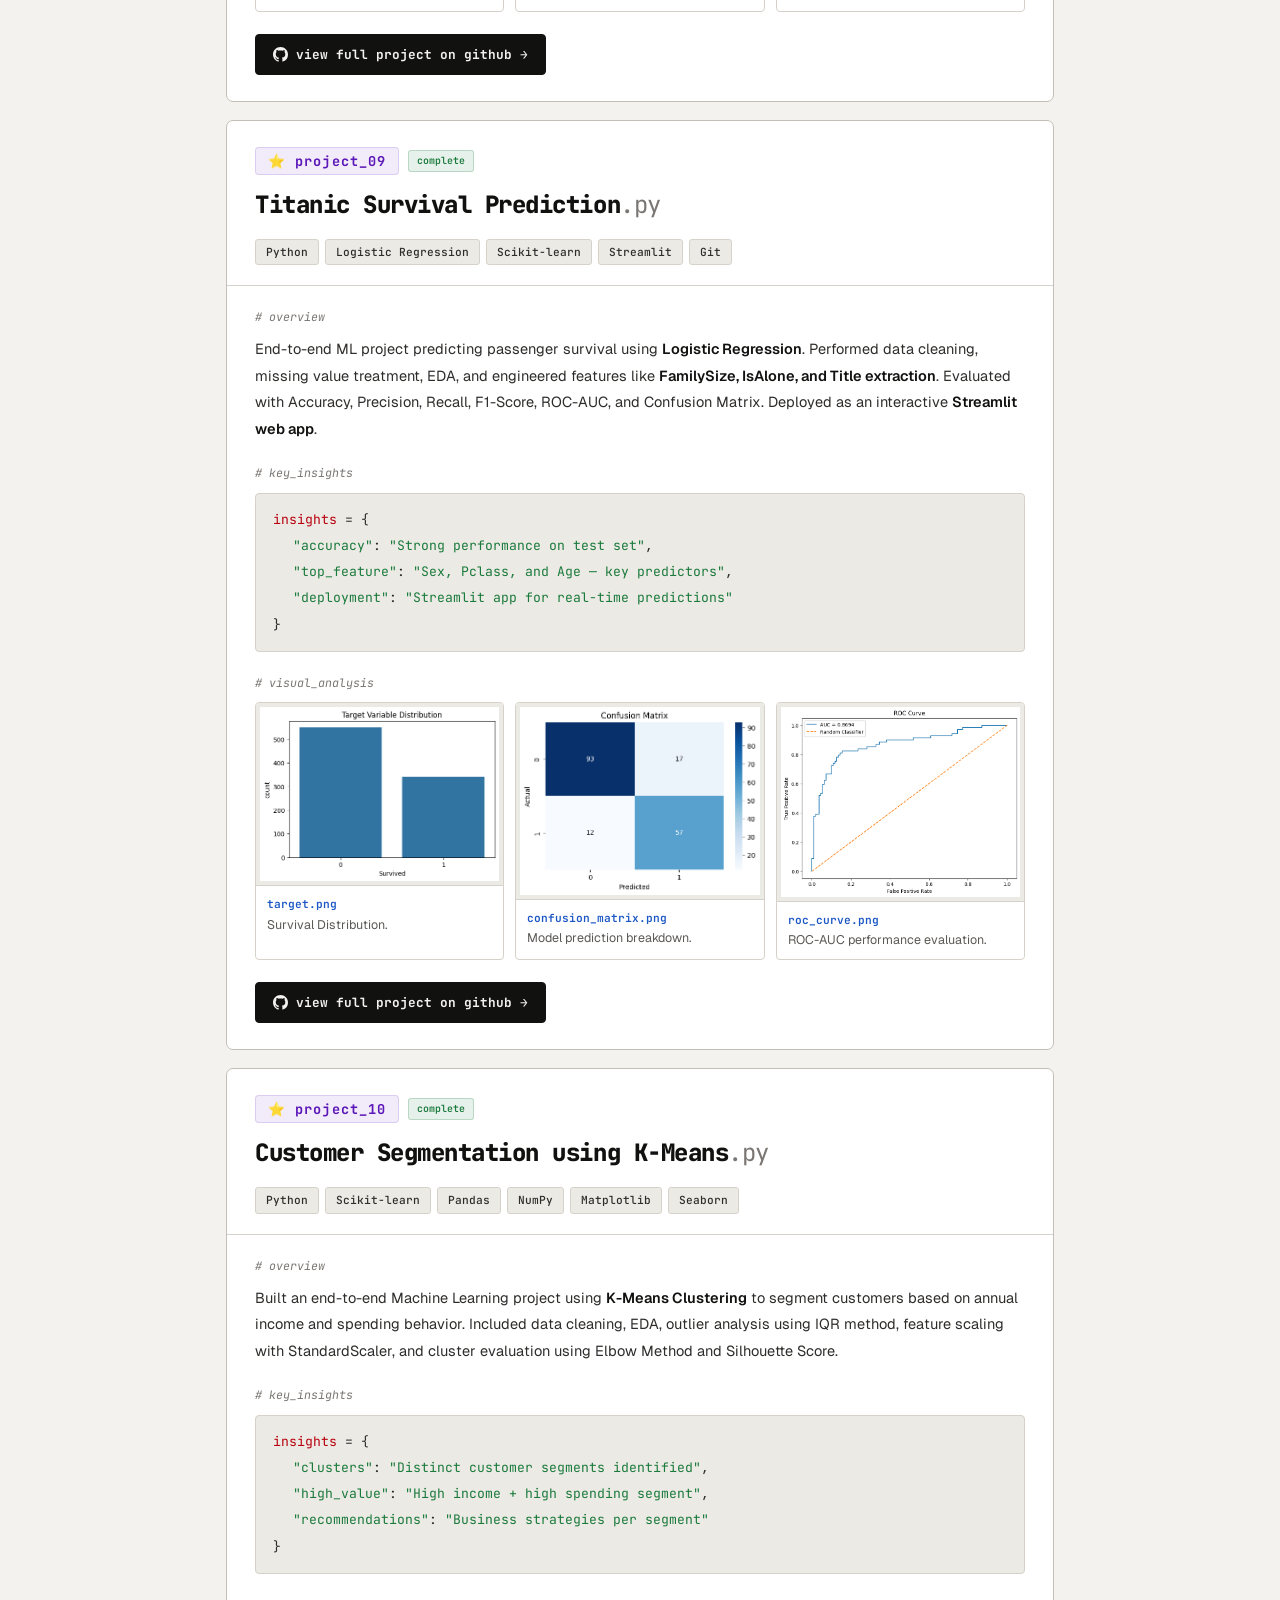
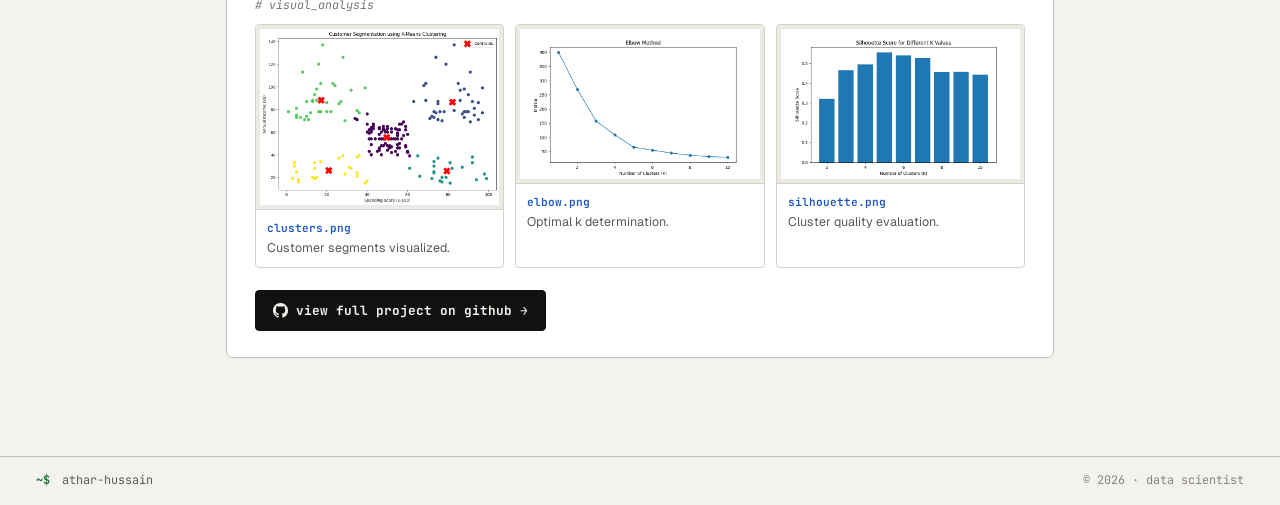
==== commit bbb7ea0e: "added my latest projects and updated the resume" ====
--- a/projects.html
+++ b/projects.html
@@ -33,16 +33,216 @@
     <div class="ph" style="margin-bottom:40px;">
         <p class="ph-pre"><span class="tp" style="font-family:var(--mono);">$</span> <span class="kw">ls</span> <span class="str">~/projects/</span></p>
         <h1 class="ph-title">Projects</h1>
-        <p class="ph-sub">Real-world machine learning & data analysis projects — code, charts, and business insights.</p>
-    </div>
-
-    <!-- ============================================ -->
-    <!-- PROJECT 1: Customer Churn Prediction -->
+        <p class="ph-sub">10 real-world machine learning, deep learning & AI projects — code, charts, and business insights.</p>
+    </div>
+
+    <!-- ============================================ -->
+    <!-- PROJECT 1: Machine Learning RAG Assistant -->
     <!-- ============================================ -->
     <div class="pj-card" style="margin-bottom:18px;">
         <div class="pj-top">
             <div class="pj-meta">
                 <span class="pj-num">⭐ project_01</span>
+                <span class="pj-badge">complete</span>
+            </div>
+            <h2 class="pj-title">Machine Learning RAG Assistant<span class="pj-ext">.py</span></h2>
+            <div class="pj-tags">
+                <span class="pj-tag">Python</span>
+                <span class="pj-tag">RAG</span>
+                <span class="pj-tag">FAISS</span>
+                <span class="pj-tag">Sentence Transformers</span>
+                <span class="pj-tag">Groq LLM</span>
+                <span class="pj-tag">Streamlit</span>
+                <span class="pj-tag">LangChain</span>
+            </div>
+        </div>
+        <div class="pj-body">
+            <div class="pj-sec">
+                <span class="pj-sec-lbl"># overview</span>
+                <p>End-to-end <strong>Retrieval-Augmented Generation (RAG)</strong> application that allows users to ask questions about Machine Learning concepts using a custom knowledge base. Combines <strong>semantic search, FAISS vector retrieval, Sentence Transformer embeddings, conversational question rewriting, and Groq's LLM</strong> to generate grounded answers from the provided knowledge base. Supports <strong>conversation-aware follow-up questions, source-topic display, and out-of-knowledge-base handling</strong>.</p>
+            </div>
+            <div class="pj-sec">
+                <span class="pj-sec-lbl"># key_insights</span>
+                <div class="dict-block">
+                    <span class="di"><span class="attr">insights</span><span class="pun"> = {</span></span>
+                    <span class="di ind"><span class="str">"retrieval"</span><span class="pun">:</span> <span class="str">"FAISS + Sentence Transformers (all-MiniLM-L6-v2)"</span><span class="pun">,</span></span>
+                    <span class="di ind"><span class="str">"llm"</span><span class="pun">:</span> <span class="str">"Groq (openai/gpt-oss-20b)"</span><span class="pun">,</span></span>
+                    <span class="di ind"><span class="str">"chunking"</span><span class="pun">:</span> <span class="str">"Structure-aware topic-based documents"</span><span class="pun">,</span></span>
+                    <span class="di ind"><span class="str">"feature"</span><span class="pun">:</span> <span class="str">"Conversational follow-up question rewriting"</span></span>
+                    <span class="di"><span class="pun">}</span></span>
+                </div>
+            </div>
+            <div class="pj-sec">
+                <span class="pj-sec-lbl"># visual_analysis</span>
+                <div class="shots">
+                    <div class="shot">
+                        <div class="shot-img-wrap"><img src="\images\rag_machine\Gemini_Generated_Image_uwukuyuwukuyuwuk.png" alt="RAG Architecture"></div>
+                        <div class="shot-cap"><span class="shot-name">rag_architecture.png</span><span class="shot-txt">Complete RAG pipeline architecture.</span></div>
+                    </div>
+                    <div class="shot">
+                        <div class="shot-img-wrap"><img src="\images\rag_machine\Screenshot 2026-09-05 195638.png" alt="Chat Interface"></div>
+                        <div class="shot-cap"><span class="shot-name">chat_interface.png</span><span class="shot-txt">Interactive Streamlit chat interface.</span></div>
+                    </div>
+                    <div class="shot">
+                        <div class="shot-img-wrap"><img src="\images\rag_machine\Screenshot 2026-09-05 200102.png" alt="Source Display"></div>
+                        <div class="shot-cap"><span class="shot-name">chat_example.png</span><span class="shot-txt">User and app interaction.</span></div>
+                    </div>
+                </div>
+            </div>
+            <div class="pj-sec" style="display:flex; gap:10px; flex-wrap:wrap;">
+                <a href="https://github.com/ATHAR-HUSSAIN-2910/machine-learning-rag" target="_blank" class="gh-btn">
+                    <svg viewBox="0 0 24 24" fill="currentColor" width="15" height="15"><path d="M12 0C5.37 0 0 5.37 0 12c0 5.31 3.435 9.795 8.205 11.385.6.105.825-.255.825-.57 0-.285-.015-1.23-.015-2.235-3.015.555-3.795-.735-4.035-1.41-.135-.345-.72-1.41-1.23-1.695-.42-.225-1.02-.78-.015-.795.945-.015 1.62.87 1.845 1.23 1.08 1.815 2.805 1.305 3.495.99.105-.78.42-1.305.765-1.605-2.67-.3-5.46-1.335-5.46-5.925 0-1.305.465-2.385 1.23-3.225-.12-.3-.54-1.53.12-3.18 0 0 1.005-.315 3.3 1.23.96-.27 1.98-.405 3-.405s2.04.135 3 .405c2.295-1.56 3.3-1.23 3.3-1.23.66 1.65.24 2.88.12 3.18.765.84 1.23 1.905 1.23 3.225 0 4.605-2.805 5.625-5.475 5.925.435.375.81 1.095.81 2.22 0 1.605-.015 2.895-.015 3.3 0 .315.225.69.825.57A12.02 12.02 0 0024 12c0-6.63-5.37-12-12-12z"/></svg>
+                    view full project on github →
+                </a>
+                <a href="https://athars-ml-rag-application.streamlit.app/" target="_blank" class="btn btn-streamlit">
+                    <svg viewBox="0 0 24 24" fill="none" stroke="currentColor" stroke-width="2" stroke-linecap="round" stroke-linejoin="round" width="15" height="15">
+                        <path d="M12 2L2 7l10 5 10-5-10-5z"/>
+                        <path d="M2 17l10 5 10-5"/>
+                        <path d="M2 12l10 5 10-5"/>
+                    </svg>
+                    🚀 Live Demo →
+                </a>
+            </div>
+        </div>
+    </div>
+
+    <!-- ============================================ -->
+    <!-- PROJECT 2: Diabetes Prediction ANN -->
+    <!-- ============================================ -->
+    <div class="pj-card" style="margin-bottom:18px;">
+        <div class="pj-top">
+            <div class="pj-meta">
+                <span class="pj-num">⭐ project_02</span>
+                <span class="pj-badge">complete</span>
+            </div>
+            <h2 class="pj-title">Diabetes Prediction with ANN<span class="pj-ext">.py</span></h2>
+            <div class="pj-tags">
+                <span class="pj-tag">PyTorch</span>
+                <span class="pj-tag">ANN</span>
+                <span class="pj-tag">Optuna</span>
+                <span class="pj-tag">Scikit-learn</span>
+                <span class="pj-tag">Streamlit</span>
+                <span class="pj-tag">Pandas</span>
+            </div>
+        </div>
+        <div class="pj-body">
+            <div class="pj-sec">
+                <span class="pj-sec-lbl"># overview</span>
+                <p>End-to-end deep learning project using a <strong>PyTorch Artificial Neural Network (ANN)</strong> to predict diabetes from health-related, lifestyle, and demographic indicators. Follows a complete workflow including <strong>EDA, leakage-safe preprocessing, PyTorch Dataset/DataLoader, ANN development, Optuna hyperparameter optimization, early stopping, threshold optimization, model evaluation, artifact saving, and Streamlit deployment</strong>.</p>
+            </div>
+            <div class="pj-sec">
+                <span class="pj-sec-lbl"># key_insights</span>
+                <div class="dict-block">
+                    <span class="di"><span class="attr">insights</span><span class="pun"> = {</span></span>
+                    <span class="di ind"><span class="str">"best_roc_auc"</span><span class="pun">:</span> <span class="str">"0.8298"</span><span class="pun">,</span></span>
+                    <span class="di ind"><span class="str">"threshold"</span><span class="pun">:</span> <span class="str">"0.40 (optimized for recall)"</span><span class="pun">,</span></span>
+                    <span class="di ind"><span class="str">"recall"</span><span class="pun">:</span> <span class="str">"89.36% at selected threshold"</span><span class="pun">,</span></span>
+                    <span class="di ind"><span class="str">"architecture"</span><span class="pun">:</span> <span class="str">"21 → 96 → 32 → 1"</span></span>
+                    <span class="di"><span class="pun">}</span></span>
+                </div>
+            </div>
+            <div class="pj-sec">
+                <span class="pj-sec-lbl"># visual_analysis</span>
+                <div class="shots">
+                    <div class="shot">
+                        <div class="shot-img-wrap"><img src="images/diabetes_ann/roc_curve.png" alt="ROC Curve"></div>
+                        <div class="shot-cap"><span class="shot-name">roc_curve.png</span><span class="shot-txt">ROC-AUC: 0.8298 on test set.</span></div>
+                    </div>
+                    <div class="shot">
+                        <div class="shot-img-wrap"><img src="images/diabetes_ann/confusion_matrix.png" alt="Confusion Matrix"></div>
+                        <div class="shot-cap"><span class="shot-name">confusion_matrix.png</span><span class="shot-txt">Confusion matrix at threshold 0.40.</span></div>
+                    </div>
+                    <div class="shot">
+                        <div class="shot-img-wrap"><img src="images/diabetes_ann/training_validation_loss.png" alt="Training Curves"></div>
+                        <div class="shot-cap"><span class="shot-name">training_curves.png</span><span class="shot-txt">Training & validation loss with early stopping.</span></div>
+                    </div>
+                </div>
+            </div>
+            <div class="pj-sec" style="display:flex; gap:10px; flex-wrap:wrap;">
+                <a href="https://github.com/ATHAR-HUSSAIN-2910/diabetes-ann-pytorch" target="_blank" class="gh-btn">
+                    <svg viewBox="0 0 24 24" fill="currentColor" width="15" height="15"><path d="M12 0C5.37 0 0 5.37 0 12c0 5.31 3.435 9.795 8.205 11.385.6.105.825-.255.825-.57 0-.285-.015-1.23-.015-2.235-3.015.555-3.795-.735-4.035-1.41-.135-.345-.72-1.41-1.23-1.695-.42-.225-1.02-.78-.015-.795.945-.015 1.62.87 1.845 1.23 1.08 1.815 2.805 1.305 3.495.99.105-.78.42-1.305.765-1.605-2.67-.3-5.46-1.335-5.46-5.925 0-1.305.465-2.385 1.23-3.225-.12-.3-.54-1.53.12-3.18 0 0 1.005-.315 3.3 1.23.96-.27 1.98-.405 3-.405s2.04.135 3 .405c2.295-1.56 3.3-1.23 3.3-1.23.66 1.65.24 2.88.12 3.18.765.84 1.23 1.905 1.23 3.225 0 4.605-2.805 5.625-5.475 5.925.435.375.81 1.095.81 2.22 0 1.605-.015 2.895-.015 3.3 0 .315.225.69.825.57A12.02 12.02 0 0024 12c0-6.63-5.37-12-12-12z"/></svg>
+                    view full project on github →
+                </a>
+                <a href="https://athars-diabetes-ann-pytorch.streamlit.app/" target="_blank" class="btn btn-streamlit">
+                    <svg viewBox="0 0 24 24" fill="none" stroke="currentColor" stroke-width="2" stroke-linecap="round" stroke-linejoin="round" width="15" height="15">
+                        <path d="M12 2L2 7l10 5 10-5-10-5z"/>
+                        <path d="M2 17l10 5 10-5"/>
+                        <path d="M2 12l10 5 10-5"/>
+                    </svg>
+                    🚀 Live Demo →
+                </a>
+            </div>
+        </div>
+    </div>
+
+    <!-- ============================================ -->
+    <!-- PROJECT 3: CIFAR-10 CNN Classification -->
+    <!-- ============================================ -->
+    <div class="pj-card" style="margin-bottom:18px;">
+        <div class="pj-top">
+            <div class="pj-meta">
+                <span class="pj-num">⭐ project_03</span>
+                <span class="pj-badge">complete</span>
+            </div>
+            <h2 class="pj-title">CIFAR-10 CNN Classification<span class="pj-ext">.py</span></h2>
+            <div class="pj-tags">
+                <span class="pj-tag">PyTorch</span>
+                <span class="pj-tag">CNN</span>
+                <span class="pj-tag">Computer Vision</span>
+                <span class="pj-tag">Optuna</span>
+                <span class="pj-tag">Torchvision</span>
+                <span class="pj-tag">Data Augmentation</span>
+            </div>
+        </div>
+        <div class="pj-body">
+            <div class="pj-sec">
+                <span class="pj-sec-lbl"># overview</span>
+                <p>End-to-end computer vision project implementing a <strong>custom Convolutional Neural Network (CNN)</strong> for multi-class image classification on the <strong>CIFAR-10 dataset</strong> using <strong>PyTorch</strong>. Demonstrates a complete workflow including <strong>data preprocessing, augmentation, CNN architecture design, baseline training, Optuna hyperparameter optimization, final evaluation, error analysis, and model saving</strong>.</p>
+            </div>
+            <div class="pj-sec">
+                <span class="pj-sec-lbl"># key_insights</span>
+                <div class="dict-block">
+                    <span class="di"><span class="attr">insights</span><span class="pun"> = {</span></span>
+                    <span class="di ind"><span class="str">"test_accuracy"</span><span class="pun">:</span> <span class="str">"77.22%"</span><span class="pun">,</span></span>
+                    <span class="di ind"><span class="str">"macro_f1"</span><span class="pun">:</span> <span class="str">"0.7719"</span><span class="pun">,</span></span>
+                    <span class="di ind"><span class="str">"best_class"</span><span class="pun">:</span> <span class="str">"Automobile (F1: 0.8972)"</span><span class="pun">,</span></span>
+                    <span class="di ind"><span class="str">"architecture"</span><span class="pun">:</span> <span class="str">"Custom CNN with BatchNorm & Dropout"</span></span>
+                    <span class="di"><span class="pun">}</span></span>
+                </div>
+            </div>
+            <div class="pj-sec">
+                <span class="pj-sec-lbl"># visual_analysis</span>
+                <div class="shots">
+                    <div class="shot">
+                        <div class="shot-img-wrap"><img src="images/cifar_cnn/training_curves.png" alt="Training Curves"></div>
+                        <div class="shot-cap"><span class="shot-name">training_curves.png</span><span class="shot-txt">Training & validation accuracy/loss curves.</span></div>
+                    </div>
+                    <div class="shot">
+                        <div class="shot-img-wrap"><img src="images/cifar_cnn/confusion_matrix.png" alt="Confusion Matrix"></div>
+                        <div class="shot-cap"><span class="shot-name">confusion_matrix.png</span><span class="shot-txt">Per-class performance analysis.</span></div>
+                    </div>
+                    <div class="shot">
+                        <div class="shot-img-wrap"><img src="images/cifar_cnn/misclassified_examples.png" alt="Misclassified Examples"></div>
+                        <div class="shot-cap"><span class="shot-name">misclassified_examples.png</span><span class="shot-txt">Visual error analysis of misclassifications.</span></div>
+                    </div>
+                </div>
+            </div>
+            <div class="pj-sec">
+                <a href="https://github.com/ATHAR-HUSSAIN-2910/cifar10-cnn-pytorch" target="_blank" class="gh-btn">
+                    <svg viewBox="0 0 24 24" fill="currentColor" width="15" height="15"><path d="M12 0C5.37 0 0 5.37 0 12c0 5.31 3.435 9.795 8.205 11.385.6.105.825-.255.825-.57 0-.285-.015-1.23-.015-2.235-3.015.555-3.795-.735-4.035-1.41-.135-.345-.72-1.41-1.23-1.695-.42-.225-1.02-.78-.015-.795.945-.015 1.62.87 1.845 1.23 1.08 1.815 2.805 1.305 3.495.99.105-.78.42-1.305.765-1.605-2.67-.3-5.46-1.335-5.46-5.925 0-1.305.465-2.385 1.23-3.225-.12-.3-.54-1.53.12-3.18 0 0 1.005-.315 3.3 1.23.96-.27 1.98-.405 3-.405s2.04.135 3 .405c2.295-1.56 3.3-1.23 3.3-1.23.66 1.65.24 2.88.12 3.18.765.84 1.23 1.905 1.23 3.225 0 4.605-2.805 5.625-5.475 5.925.435.375.81 1.095.81 2.22 0 1.605-.015 2.895-.015 3.3 0 .315.225.69.825.57A12.02 12.02 0 0024 12c0-6.63-5.37-12-12-12z"/></svg>
+                    view full project on github →
+                </a>
+            </div>
+        </div>
+    </div>
+
+    <!-- ============================================ -->
+    <!-- PROJECT 4: Customer Churn Prediction -->
+    <!-- ============================================ -->
+    <div class="pj-card" style="margin-bottom:18px;">
+        <div class="pj-top">
+            <div class="pj-meta">
+                <span class="pj-num">⭐ project_04</span>
                 <span class="pj-badge">complete</span>
             </div>
             <h2 class="pj-title">Customer Churn Prediction<span class="pj-ext">.py</span></h2>
@@ -75,35 +275,43 @@
                 <span class="pj-sec-lbl"># visual_analysis</span>
                 <div class="shots">
                     <div class="shot">
-                        <div class="shot-img-wrap"><img src="images\customerchurn\model_comparison.png" alt="Churn Metrics"></div>
-                        <div class="shot-cap"><span class="shot-name">churn_metrics.png</span><span class="shot-txt">Model performance metrics comparison.</span></div>
-                    </div>
-                    <div class="shot">
-                        <div class="shot-img-wrap"><img src="images\customerchurn\shap_summary_xgboost.png" alt="SHAP Summary"></div>
+                        <div class="shot-img-wrap"><img src="images/customerchurn/model_comparison.png" alt="Churn Metrics"></div>
+                        <div class="shot-cap"><span class="shot-name">model_comparison.png</span><span class="shot-txt">Model performance metrics comparison.</span></div>
+                    </div>
+                    <div class="shot">
+                        <div class="shot-img-wrap"><img src="images/customerchurn/shap_summary_xgboost.png" alt="SHAP Summary"></div>
                         <div class="shot-cap"><span class="shot-name">shap_summary.png</span><span class="shot-txt">SHAP feature importance analysis.</span></div>
                     </div>
                     <div class="shot">
-                        <div class="shot-img-wrap"><img src="images\customerchurn\feature_importance_xgboost.png" alt="Feature Importance"></div>
+                        <div class="shot-img-wrap"><img src="images/customerchurn/feature_importance_xgboost.png" alt="Feature Importance"></div>
                         <div class="shot-cap"><span class="shot-name">feature_importance.png</span><span class="shot-txt">Top features driving churn prediction.</span></div>
                     </div>
                 </div>
             </div>
-            <div class="pj-sec">
+            <div class="pj-sec" style="display:flex; gap:10px; flex-wrap:wrap;">
                 <a href="https://github.com/ATHAR-HUSSAIN-2910/Customer-Churn-Prediction" target="_blank" class="gh-btn">
                     <svg viewBox="0 0 24 24" fill="currentColor" width="15" height="15"><path d="M12 0C5.37 0 0 5.37 0 12c0 5.31 3.435 9.795 8.205 11.385.6.105.825-.255.825-.57 0-.285-.015-1.23-.015-2.235-3.015.555-3.795-.735-4.035-1.41-.135-.345-.72-1.41-1.23-1.695-.42-.225-1.02-.78-.015-.795.945-.015 1.62.87 1.845 1.23 1.08 1.815 2.805 1.305 3.495.99.105-.78.42-1.305.765-1.605-2.67-.3-5.46-1.335-5.46-5.925 0-1.305.465-2.385 1.23-3.225-.12-.3-.54-1.53.12-3.18 0 0 1.005-.315 3.3 1.23.96-.27 1.98-.405 3-.405s2.04.135 3 .405c2.295-1.56 3.3-1.23 3.3-1.23.66 1.65.24 2.88.12 3.18.765.84 1.23 1.905 1.23 3.225 0 4.605-2.805 5.625-5.475 5.925.435.375.81 1.095.81 2.22 0 1.605-.015 2.895-.015 3.3 0 .315.225.69.825.57A12.02 12.02 0 0024 12c0-6.63-5.37-12-12-12z"/></svg>
                     view full project on github →
                 </a>
-            </div>
-        </div>
-    </div>
-
-    <!-- ============================================ -->
-    <!-- PROJECT 2: Customer Order SQL Project -->
-    <!-- ============================================ -->
-    <div class="pj-card" style="margin-bottom:18px;">
-        <div class="pj-top">
-            <div class="pj-meta">
-                <span class="pj-num">⭐ project_02</span>
+                <a href="https://athars-customer-churn-prediction.streamlit.app/" target="_blank" class="btn btn-streamlit">
+                    <svg viewBox="0 0 24 24" fill="none" stroke="currentColor" stroke-width="2" stroke-linecap="round" stroke-linejoin="round" width="15" height="15">
+                        <path d="M12 2L2 7l10 5 10-5-10-5z"/>
+                        <path d="M2 17l10 5 10-5"/>
+                        <path d="M2 12l10 5 10-5"/>
+                    </svg>
+                    🚀 Live Demo →
+                </a>
+            </div>
+        </div>
+    </div>
+
+    <!-- ============================================ -->
+    <!-- PROJECT 5: Customer Order SQL Project -->
+    <!-- ============================================ -->
+    <div class="pj-card" style="margin-bottom:18px;">
+        <div class="pj-top">
+            <div class="pj-meta">
+                <span class="pj-num">⭐ project_05</span>
                 <span class="pj-badge">complete</span>
             </div>
             <h2 class="pj-title">Customer Order SQL Project<span class="pj-ext">.sql</span></h2>
@@ -136,16 +344,16 @@
                 <span class="pj-sec-lbl"># visual_analysis</span>
                 <div class="shots">
                     <div class="shot">
-                        <div class="shot-img-wrap"><img src="images\customersql\Gemini_Generated_Image_glcjgfglcjgfglcj.png" alt="Schema Diagram"></div>
+                        <div class="shot-img-wrap"><img src="images/customersql/Gemini_Generated_Image_glcjgfglcjgfglcj.png" alt="Schema Diagram"></div>
                         <div class="shot-cap"><span class="shot-name">schema_diagram.png</span><span class="shot-txt">Database ER diagram design.</span></div>
                     </div>
                     <div class="shot">
-                        <div class="shot-img-wrap"><img src="images\customersql\Screenshot 2026-07-23 183130.png" alt="SQL Query"></div>
-                        <div class="shot-cap"><span class="shot-name">sql_query.png</span><span class="shot-txt">Sample SQL query.</span></div>
-                    </div>
-                    <div class="shot">
-                        <div class="shot-img-wrap"><img src="images\customersql\Screenshot 2026-07-23 183858.png" alt="Top 10 Customers"></div>
-                        <div class="shot-cap"><span class="shot-name">top_10_results.png</span><span class="shot-txt">Query for top 10 customers.</span></div>
+                        <div class="shot-img-wrap"><img src="images/customersql/Screenshot 2026-07-23 183130.png" alt="SQL Query"></div>
+                        <div class="shot-cap"><span class="shot-name">sql_query.png</span><span class="shot-txt">Sample SQL query with joins.</span></div>
+                    </div>
+                    <div class="shot">
+                        <div class="shot-img-wrap"><img src="images/customersql/Screenshot 2026-07-23 183858.png" alt="Top 10 Customers"></div>
+                        <div class="shot-cap"><span class="shot-name">top_10_results.png</span><span class="shot-txt">Query for top 10 customers by order value.</span></div>
                     </div>
                 </div>
             </div>
@@ -159,12 +367,79 @@
     </div>
 
     <!-- ============================================ -->
-    <!-- PROJECT 3: Titanic Comparative Study -->
-    <!-- ============================================ -->
-    <div class="pj-card" style="margin-bottom:18px;">
-        <div class="pj-top">
-            <div class="pj-meta">
-                <span class="pj-num">⭐ project_03</span>
+    <!-- PROJECT 6: House Price Prediction -->
+    <!-- ============================================ -->
+    <div class="pj-card" style="margin-bottom:18px;">
+        <div class="pj-top">
+            <div class="pj-meta">
+                <span class="pj-num">⭐ project_06</span>
+                <span class="pj-badge">complete</span>
+            </div>
+            <h2 class="pj-title">House Price Prediction<span class="pj-ext">.py</span></h2>
+            <div class="pj-tags">
+                <span class="pj-tag">Python</span>
+                <span class="pj-tag">Scikit-learn</span>
+                <span class="pj-tag">Pandas</span>
+                <span class="pj-tag">NumPy</span>
+                <span class="pj-tag">Streamlit</span>
+            </div>
+        </div>
+        <div class="pj-body">
+            <div class="pj-sec">
+                <span class="pj-sec-lbl"># overview</span>
+                <p>End-to-end Machine Learning project to predict residential house prices using historical housing data. Applied feature engineering, preprocessing with <strong>Pipeline and ColumnTransformer</strong>, and evaluated multiple regression models: <strong>Linear Regression, Ridge, Lasso, and Elastic Net</strong>. Used cross-validation, hyperparameter tuning, and evaluated with R², MAE, and RMSE.</p>
+            </div>
+            <div class="pj-sec">
+                <span class="pj-sec-lbl"># key_insights</span>
+                <div class="dict-block">
+                    <span class="di"><span class="attr">insights</span><span class="pun"> = {</span></span>
+                    <span class="di ind"><span class="str">"best_model"</span><span class="pun">:</span> <span class="str">"Lasso Regression with tuned alpha"</span><span class="pun">,</span></span>
+                    <span class="di ind"><span class="str">"r2_score"</span><span class="pun">:</span> <span class="str">"0.823"</span><span class="pun">,</span></span>
+                    <span class="di ind"><span class="str">"deployment"</span><span class="pun">:</span> <span class="str">"Streamlit app for real-time predictions"</span></span>
+                    <span class="di"><span class="pun">}</span></span>
+                </div>
+            </div>
+            <div class="pj-sec">
+                <span class="pj-sec-lbl"># visual_analysis</span>
+                <div class="shots">
+                    <div class="shot">
+                        <div class="shot-img-wrap"><img src="images/house_price/Predicted_vs_actual.png" alt="Predicted vs Actual"></div>
+                        <div class="shot-cap"><span class="shot-name">pred_vs_actual.png</span><span class="shot-txt">Model prediction accuracy visualization.</span></div>
+                    </div>
+                    <div class="shot">
+                        <div class="shot-img-wrap"><img src="images/house_price/residual_distribution.png" alt="Residual Analysis"></div>
+                        <div class="shot-cap"><span class="shot-name">residuals.png</span><span class="shot-txt">Residual distribution analysis.</span></div>
+                    </div>
+                    <div class="shot">
+                        <div class="shot-img-wrap"><img src="images/house_price/correlational_analysis.png" alt="Correlational Heatmap"></div>
+                        <div class="shot-cap"><span class="shot-name">correlational_heatmap.png</span><span class="shot-txt">Feature correlation and importance.</span></div>
+                    </div>
+                </div>
+            </div>
+            <div class="pj-sec" style="display:flex; gap:10px; flex-wrap:wrap;">
+                <a href="https://github.com/ATHAR-HUSSAIN-2910/house_price_prediction" target="_blank" class="gh-btn">
+                    <svg viewBox="0 0 24 24" fill="currentColor" width="15" height="15"><path d="M12 0C5.37 0 0 5.37 0 12c0 5.31 3.435 9.795 8.205 11.385.6.105.825-.255.825-.57 0-.285-.015-1.23-.015-2.235-3.015.555-3.795-.735-4.035-1.41-.135-.345-.72-1.41-1.23-1.695-.42-.225-1.02-.78-.015-.795.945-.015 1.62.87 1.845 1.23 1.08 1.815 2.805 1.305 3.495.99.105-.78.42-1.305.765-1.605-2.67-.3-5.46-1.335-5.46-5.925 0-1.305.465-2.385 1.23-3.225-.12-.3-.54-1.53.12-3.18 0 0 1.005-.315 3.3 1.23.96-.27 1.98-.405 3-.405s2.04.135 3 .405c2.295-1.56 3.3-1.23 3.3-1.23.66 1.65.24 2.88.12 3.18.765.84 1.23 1.905 1.23 3.225 0 4.605-2.805 5.625-5.475 5.925.435.375.81 1.095.81 2.22 0 1.605-.015 2.895-.015 3.3 0 .315.225.69.825.57A12.02 12.02 0 0024 12c0-6.63-5.37-12-12-12z"/></svg>
+                    view full project on github →
+                </a>
+                <a href="https://athars-house-price-prediction.streamlit.app/" target="_blank" class="btn btn-streamlit">
+                    <svg viewBox="0 0 24 24" fill="none" stroke="currentColor" stroke-width="2" stroke-linecap="round" stroke-linejoin="round" width="15" height="15">
+                        <path d="M12 2L2 7l10 5 10-5-10-5z"/>
+                        <path d="M2 17l10 5 10-5"/>
+                        <path d="M2 12l10 5 10-5"/>
+                    </svg>
+                    🚀 Live Demo →
+                </a>
+            </div>
+        </div>
+    </div>
+
+    <!-- ============================================ -->
+    <!-- PROJECT 7: Titanic Comparative Study -->
+    <!-- ============================================ -->
+    <div class="pj-card" style="margin-bottom:18px;">
+        <div class="pj-top">
+            <div class="pj-meta">
+                <span class="pj-num">⭐ project_07</span>
                 <span class="pj-badge">complete</span>
             </div>
             <h2 class="pj-title">Titanic: Comparative Classification Study<span class="pj-ext">.py</span></h2>
@@ -196,16 +471,16 @@
                 <span class="pj-sec-lbl"># visual_analysis</span>
                 <div class="shots">
                     <div class="shot">
-                        <div class="shot-img-wrap"><img src="images\titanic_compare\Screenshot 2026-07-23 191219.png" alt="Model Comparison"></div>
+                        <div class="shot-img-wrap"><img src="images/titanic_compare/Screenshot 2026-07-23 191219.png" alt="Model Comparison"></div>
                         <div class="shot-cap"><span class="shot-name">model_comparison.png</span><span class="shot-txt">5 models compared side-by-side.</span></div>
                     </div>
                     <div class="shot">
-                        <div class="shot-img-wrap"><img src="images\titanic_compare\confusion_matrix_logistic.png" alt="Confusion Matrix"></div>
-                        <div class="shot-cap"><span class="shot-name">Confustion_matrix.png</span><span class="shot-txt">Confusion Matrix for logistic regression.</span></div>
-                    </div>
-                    <div class="shot">
-                        <div class="shot-img-wrap"><img src="images\titanic_compare\roc_curve_logistic.png" alt="ROC-AUC CURVE"></div>
-                        <div class="shot-cap"><span class="shot-name">ROC-AUC.png</span><span class="shot-txt">ROC-AUC Curve for logistic regression.</span></div>
+                        <div class="shot-img-wrap"><img src="images/titanic_compare/confusion_matrix_logistic.png" alt="Confusion Matrix"></div>
+                        <div class="shot-cap"><span class="shot-name">confusion_matrix.png</span><span class="shot-txt">Confusion Matrix for logistic regression.</span></div>
+                    </div>
+                    <div class="shot">
+                        <div class="shot-img-wrap"><img src="images/titanic_compare/roc_curve_logistic.png" alt="ROC-AUC CURVE"></div>
+                        <div class="shot-cap"><span class="shot-name">roc_auc.png</span><span class="shot-txt">ROC-AUC Curve for logistic regression.</span></div>
                     </div>
                 </div>
             </div>
@@ -219,12 +494,12 @@
     </div>
 
     <!-- ============================================ -->
-    <!-- PROJECT 4: Retail Sales Data Analysis -->
-    <!-- ============================================ -->
-    <div class="pj-card" style="margin-bottom:18px;">
-        <div class="pj-top">
-            <div class="pj-meta">
-                <span class="pj-num">⭐ project_04</span>
+    <!-- PROJECT 8: Retail Sales Data Analysis -->
+    <!-- ============================================ -->
+    <div class="pj-card" style="margin-bottom:18px;">
+        <div class="pj-top">
+            <div class="pj-meta">
+                <span class="pj-num">⭐ project_08</span>
                 <span class="pj-badge">complete</span>
             </div>
             <h2 class="pj-title">Retail Sales Data Analysis<span class="pj-ext">.py</span></h2>
@@ -257,15 +532,15 @@
                 <span class="pj-sec-lbl"># visual_analysis</span>
                 <div class="shots">
                     <div class="shot">
-                        <div class="shot-img-wrap"><img src="images\retail_sale\monthly_sales_trend.png" alt="Sales Trend"></div>
+                        <div class="shot-img-wrap"><img src="images/retail_sale/monthly_sales_trend.png" alt="Sales Trend"></div>
                         <div class="shot-cap"><span class="shot-name">sales_trend.png</span><span class="shot-txt">Sales growth patterns over time.</span></div>
                     </div>
                     <div class="shot">
-                        <div class="shot-img-wrap"><img src="images\retail_sale\discount_vs_profit.png" alt="Discount vs Profit"></div>
+                        <div class="shot-img-wrap"><img src="images/retail_sale/discount_vs_profit.png" alt="Discount vs Profit"></div>
                         <div class="shot-cap"><span class="shot-name">discount_profit.png</span><span class="shot-txt">High discounts reduce profitability.</span></div>
                     </div>
                     <div class="shot">
-                        <div class="shot-img-wrap"><img src="images\retail_sale\category_sales.png" alt="Category Sales"></div>
+                        <div class="shot-img-wrap"><img src="images/retail_sale/category_sales.png" alt="Category Sales"></div>
                         <div class="shot-cap"><span class="shot-name">category_sales.png</span><span class="shot-txt">Top-performing categories identified.</span></div>
                     </div>
                 </div>
@@ -280,71 +555,12 @@
     </div>
 
     <!-- ============================================ -->
-    <!-- PROJECT 5: House Price Prediction -->
-    <!-- ============================================ -->
-    <div class="pj-card" style="margin-bottom:18px;">
-        <div class="pj-top">
-            <div class="pj-meta">
-                <span class="pj-num">⭐ project_05</span>
-                <span class="pj-badge">complete</span>
-            </div>
-            <h2 class="pj-title">House Price Prediction<span class="pj-ext">.py</span></h2>
-            <div class="pj-tags">
-                <span class="pj-tag">Python</span>
-                <span class="pj-tag">Scikit-learn</span>
-                <span class="pj-tag">Pandas</span>
-                <span class="pj-tag">NumPy</span>
-                <span class="pj-tag">Streamlit</span>
-            </div>
-        </div>
-        <div class="pj-body">
-            <div class="pj-sec">
-                <span class="pj-sec-lbl"># overview</span>
-                <p>End-to-end Machine Learning project to predict residential house prices using historical housing data. Applied feature engineering, preprocessing with <strong>Pipeline and ColumnTransformer</strong>, and evaluated multiple regression models: <strong>Linear Regression, Ridge, Lasso, and Elastic Net</strong>. Used cross-validation, hyperparameter tuning, and evaluated with R², MAE, and RMSE.</p>
-            </div>
-            <div class="pj-sec">
-                <span class="pj-sec-lbl"># key_insights</span>
-                <div class="dict-block">
-                    <span class="di"><span class="attr">insights</span><span class="pun"> = {</span></span>
-                    <span class="di ind"><span class="str">"best_model"</span><span class="pun">:</span> <span class="str">"Lasso Regression with tuned alpha"</span><span class="pun">,</span></span>
-                    <span class="di ind"><span class="str">"r2_score"</span><span class="pun">:</span> <span class="str">"0.823"</span><span class="pun">,</span></span>
-                    <span class="di ind"><span class="str">"deployment"</span><span class="pun">:</span> <span class="str">"Ready for Streamlit deployment"</span></span>
-                    <span class="di"><span class="pun">}</span></span>
-                </div>
-            </div>
-            <div class="pj-sec">
-                <span class="pj-sec-lbl"># visual_analysis</span>
-                <div class="shots">
-                    <div class="shot">
-                        <div class="shot-img-wrap"><img src="images\house_price\Predicted_vs_actual.png" alt="Predicted vs Actual"></div>
-                        <div class="shot-cap"><span class="shot-name">pred_vs_actual.png</span><span class="shot-txt">Model prediction accuracy.</span></div>
-                    </div>
-                    <div class="shot">
-                        <div class="shot-img-wrap"><img src="images\house_price\residual_distribution.png" alt="Residual Analysis"></div>
-                        <div class="shot-cap"><span class="shot-name">residuals.png</span><span class="shot-txt">Residual distribution analysis.</span></div>
-                    </div>
-                    <div class="shot">
-                        <div class="shot-img-wrap"><img src="images\house_price\correlational_analysis.png" alt="Correlational Heatmap"></div>
-                        <div class="shot-cap"><span class="shot-name">Correlational_heatmap.png</span><span class="shot-txt">feature_importance_interpretation.</span></div>
-                    </div>
-                </div>
-            </div>
-            <div class="pj-sec">
-                <a href="https://github.com/ATHAR-HUSSAIN-2910/house_price_prediction" target="_blank" class="gh-btn">
-                    <svg viewBox="0 0 24 24" fill="currentColor" width="15" height="15"><path d="M12 0C5.37 0 0 5.37 0 12c0 5.31 3.435 9.795 8.205 11.385.6.105.825-.255.825-.57 0-.285-.015-1.23-.015-2.235-3.015.555-3.795-.735-4.035-1.41-.135-.345-.72-1.41-1.23-1.695-.42-.225-1.02-.78-.015-.795.945-.015 1.62.87 1.845 1.23 1.08 1.815 2.805 1.305 3.495.99.105-.78.42-1.305.765-1.605-2.67-.3-5.46-1.335-5.46-5.925 0-1.305.465-2.385 1.23-3.225-.12-.3-.54-1.53.12-3.18 0 0 1.005-.315 3.3 1.23.96-.27 1.98-.405 3-.405s2.04.135 3 .405c2.295-1.56 3.3-1.23 3.3-1.23.66 1.65.24 2.88.12 3.18.765.84 1.23 1.905 1.23 3.225 0 4.605-2.805 5.625-5.475 5.925.435.375.81 1.095.81 2.22 0 1.605-.015 2.895-.015 3.3 0 .315.225.69.825.57A12.02 12.02 0 0024 12c0-6.63-5.37-12-12-12z"/></svg>
-                    view full project on github →
-                </a>
-            </div>
-        </div>
-    </div>
-
-    <!-- ============================================ -->
-    <!-- PROJECT 6: Titanic Survival Prediction -->
-    <!-- ============================================ -->
-    <div class="pj-card" style="margin-bottom:18px;">
-        <div class="pj-top">
-            <div class="pj-meta">
-                <span class="pj-num">⭐ project_06</span>
+    <!-- PROJECT 9: Titanic Survival Prediction -->
+    <!-- ============================================ -->
+    <div class="pj-card" style="margin-bottom:18px;">
+        <div class="pj-top">
+            <div class="pj-meta">
+                <span class="pj-num">⭐ project_09</span>
                 <span class="pj-badge">complete</span>
             </div>
             <h2 class="pj-title">Titanic Survival Prediction<span class="pj-ext">.py</span></h2>
@@ -375,15 +591,15 @@
                 <span class="pj-sec-lbl"># visual_analysis</span>
                 <div class="shots">
                     <div class="shot">
-                        <div class="shot-img-wrap"><img src="images\titanic\target.png" alt="Target variable distribution"></div>
-                        <div class="shot-cap"><span class="shot-name">Target.png</span><span class="shot-txt">Survival Distribution.</span></div>
-                    </div>
-                    <div class="shot">
-                        <div class="shot-img-wrap"><img src="images\titanic\confusion_matrix.png"></div>
+                        <div class="shot-img-wrap"><img src="images/titanic/target.png" alt="Target variable distribution"></div>
+                        <div class="shot-cap"><span class="shot-name">target.png</span><span class="shot-txt">Survival Distribution.</span></div>
+                    </div>
+                    <div class="shot">
+                        <div class="shot-img-wrap"><img src="images/titanic/confusion_matrix.png" alt="Confusion Matrix"></div>
                         <div class="shot-cap"><span class="shot-name">confusion_matrix.png</span><span class="shot-txt">Model prediction breakdown.</span></div>
                     </div>
                     <div class="shot">
-                        <div class="shot-img-wrap"><img src="images\titanic\roc_curve.png" alt="ROC Curve"></div>
+                        <div class="shot-img-wrap"><img src="images/titanic/roc_curve.png" alt="ROC Curve"></div>
                         <div class="shot-cap"><span class="shot-name">roc_curve.png</span><span class="shot-txt">ROC-AUC performance evaluation.</span></div>
                     </div>
                 </div>
@@ -398,12 +614,12 @@
     </div>
 
     <!-- ============================================ -->
-    <!-- PROJECT 7: Customer Segmentation K-Means -->
-    <!-- ============================================ -->
-    <div class="pj-card" style="margin-bottom:18px;">
-        <div class="pj-top">
-            <div class="pj-meta">
-                <span class="pj-num">⭐ project_07</span>
+    <!-- PROJECT 10: Customer Segmentation K-Means -->
+    <!-- ============================================ -->
+    <div class="pj-card" style="margin-bottom:18px;">
+        <div class="pj-top">
+            <div class="pj-meta">
+                <span class="pj-num">⭐ project_10</span>
                 <span class="pj-badge">complete</span>
             </div>
             <h2 class="pj-title">Customer Segmentation using K-Means<span class="pj-ext">.py</span></h2>
@@ -435,15 +651,15 @@
                 <span class="pj-sec-lbl"># visual_analysis</span>
                 <div class="shots">
                     <div class="shot">
-                        <div class="shot-img-wrap"><img src="images\customer_segment\Clusters.png" alt="K-Means Clusters"></div>
+                        <div class="shot-img-wrap"><img src="images/customer_segment/Clusters.png" alt="K-Means Clusters"></div>
                         <div class="shot-cap"><span class="shot-name">clusters.png</span><span class="shot-txt">Customer segments visualized.</span></div>
                     </div>
                     <div class="shot">
-                        <div class="shot-img-wrap"><img src="images\customer_segment\elbow_method.png" alt="Elbow Method"></div>
+                        <div class="shot-img-wrap"><img src="images/customer_segment/elbow_method.png" alt="Elbow Method"></div>
                         <div class="shot-cap"><span class="shot-name">elbow.png</span><span class="shot-txt">Optimal k determination.</span></div>
                     </div>
                     <div class="shot">
-                        <div class="shot-img-wrap"><img src="images\customer_segment\silhouette_scores.png" alt="Silhouette Score"></div>
+                        <div class="shot-img-wrap"><img src="images/customer_segment/silhouette_scores.png" alt="Silhouette Score"></div>
                         <div class="shot-cap"><span class="shot-name">silhouette.png</span><span class="shot-txt">Cluster quality evaluation.</span></div>
                     </div>
                 </div>
--- a/style.css
+++ b/style.css
@@ -24,6 +24,7 @@
     --accent:   #5B17B8;
     --accent-2: #1A56C4;
     --green:    #1A7A3C;
+    --streamlit: #FF4B4B;
 
     --mono: 'JetBrains Mono', 'Fira Code', monospace;
     --sans: 'Geist', system-ui, sans-serif;
@@ -279,6 +280,31 @@
 }
 .btn-out:hover { background: #1440A0; border-color: #1440A0; color: #fff; transform: translateY(-1px); box-shadow: 0 4px 12px rgba(26,86,196,0.25); }
 
+/* ── STREAMLIT BUTTON ───────────────────────────────────── */
+.btn-streamlit {
+    background: var(--streamlit);
+    color: #fff;
+    border-color: var(--streamlit);
+    padding: 8px 17px;
+    font-size: 0.79rem;
+    font-weight: 600;
+    border-radius: var(--r2);
+    text-decoration: none;
+    display: inline-flex;
+    align-items: center;
+    gap: 8px;
+    transition: var(--t);
+    font-family: var(--mono);
+}
+
+.btn-streamlit:hover {
+    background: #E04040;
+    border-color: #E04040;
+    transform: translateY(-1px);
+    box-shadow: 0 4px 12px rgba(255,75,75,0.35);
+    color: #fff;
+}
+
 /* ── RESUME BUTTON ───────────────────────────────────────── */
 .btn-resume {
     background: var(--green);
@@ -1173,6 +1199,14 @@
         width: 100%;
         justify-content: center;
     }
+
+    /* ── Streamlit Button Mobile ── */
+    .btn-streamlit {
+        font-size: 0.72rem;
+        padding: 8px 14px;
+        width: 100%;
+        justify-content: center;
+    }
     
     /* ── Project Images - Mobile ── */
     .shots {
@@ -1217,6 +1251,18 @@
         color: var(--accent) !important;
         letter-spacing: 0.05em !important;
     }
+
+    /* ── Project action buttons - stack vertically ── */
+    .pj-sec[style*="display:flex"] {
+        flex-direction: column !important;
+        gap: 8px !important;
+    }
+
+    .pj-sec[style*="display:flex"] .gh-btn,
+    .pj-sec[style*="display:flex"] .btn-streamlit {
+        width: 100% !important;
+        justify-content: center !important;
+    }
 }
 
 /* ── TABLET (741px - 1024px) ────────────────────────────── */
@@ -1279,6 +1325,12 @@
     .btn-resume {
         padding: 8px 18px;
     }
+
+    /* ── Streamlit Button Tablet ── */
+    .btn-streamlit {
+        padding: 8px 14px;
+        font-size: 0.75rem;
+    }
 }
 
 /* ── DESKTOP (1025px+) ── */
@@ -1318,6 +1370,10 @@
         transform: translateY(-2px);
         box-shadow: 0 4px 20px rgba(0,0,0,0.08);
     }
+
+    .btn-streamlit:hover {
+        transform: translateY(-1px);
+    }
 }
 
 /* ── VERY SMALL PHONES (max-width: 400px) ──────────────── */
@@ -1389,6 +1445,11 @@
     .pj-num {
         font-size: 1rem !important;
         padding: 3px 14px !important;
+    }
+
+    .btn-streamlit {
+        font-size: 0.68rem;
+        padding: 6px 12px;
     }
 }
 
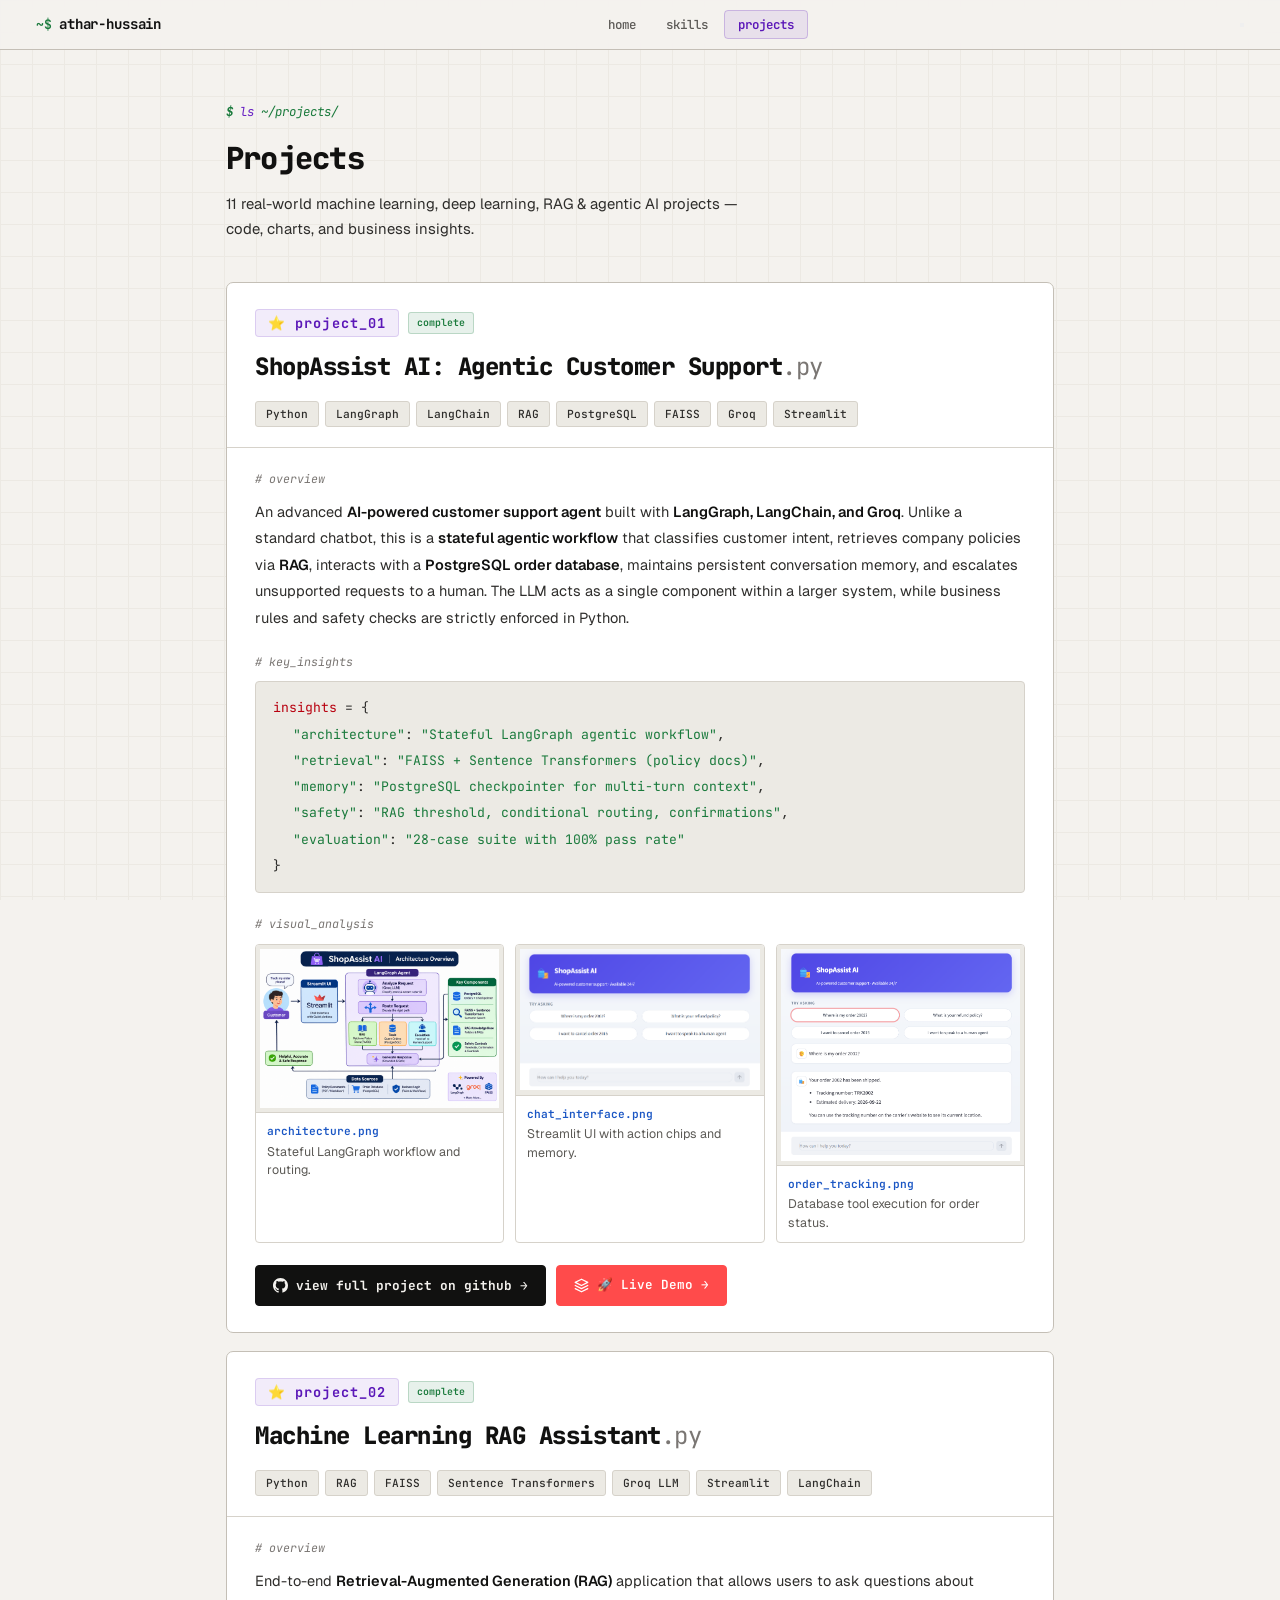
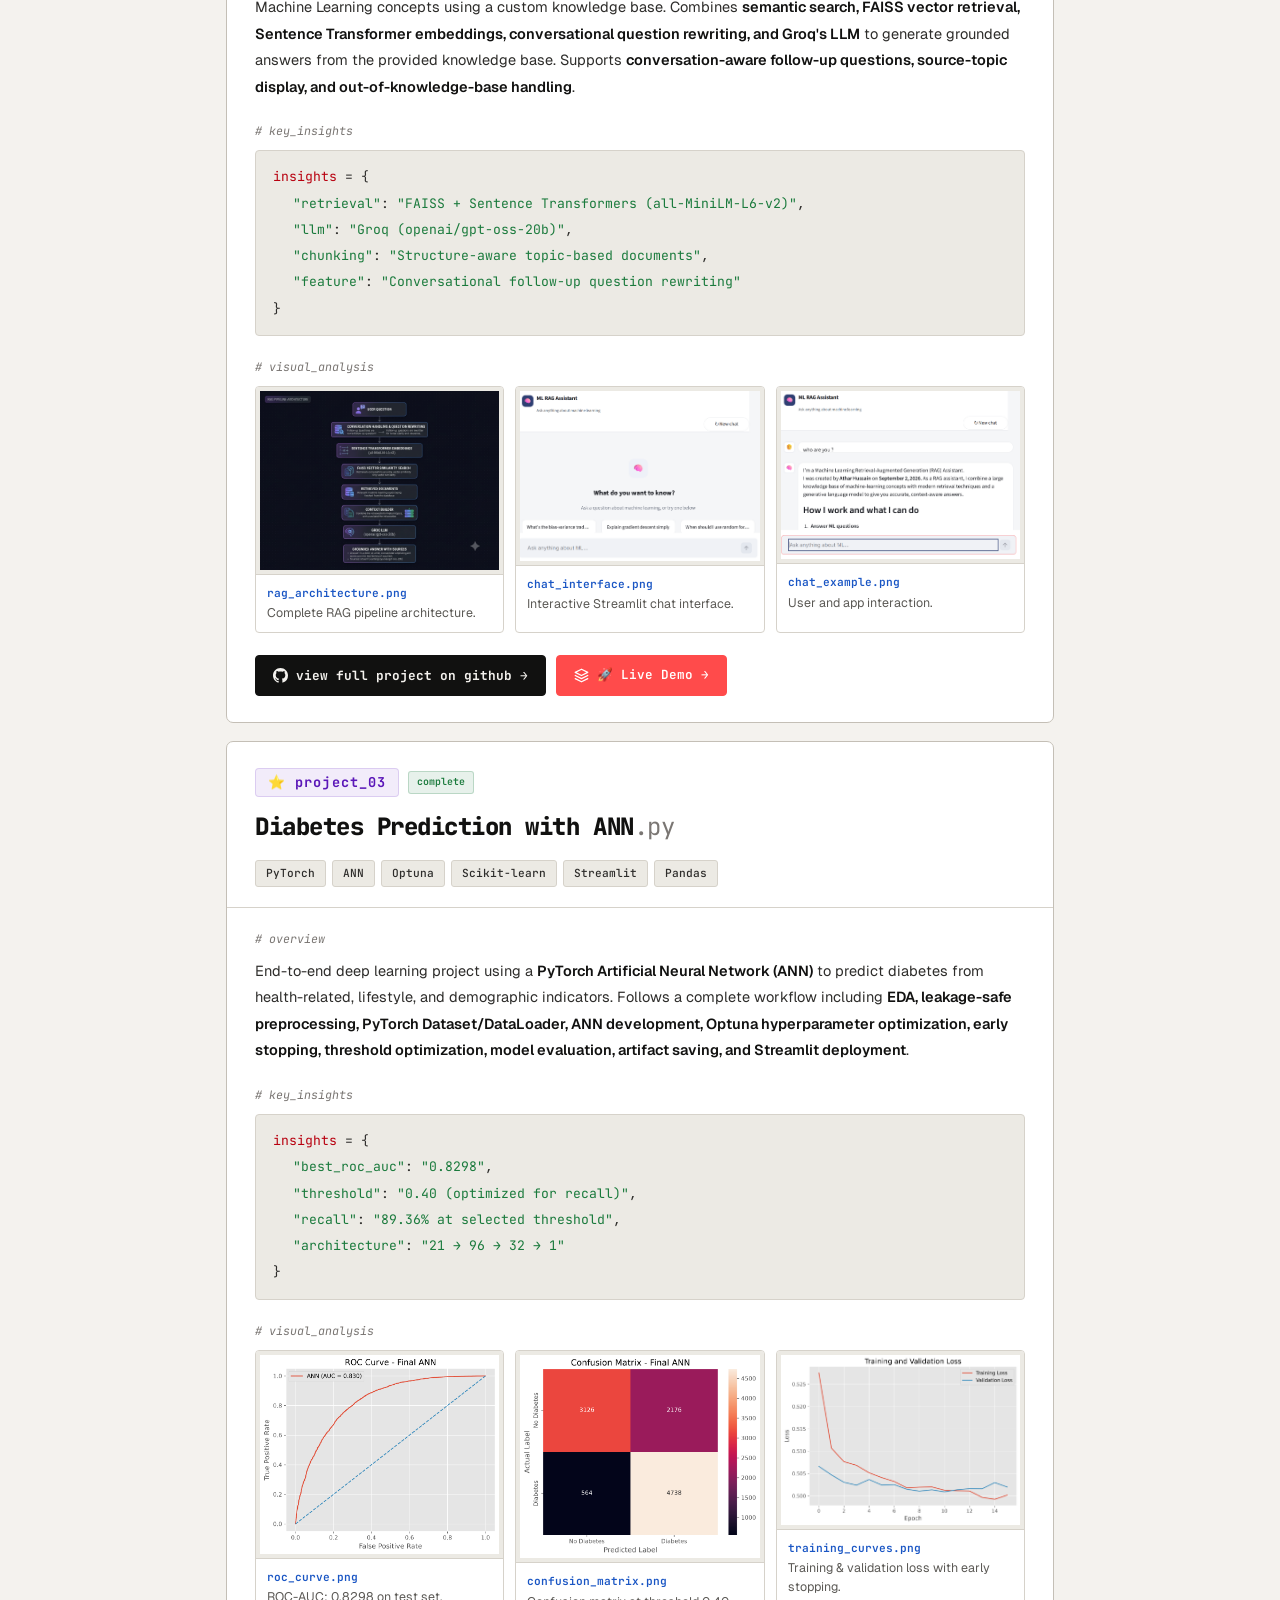
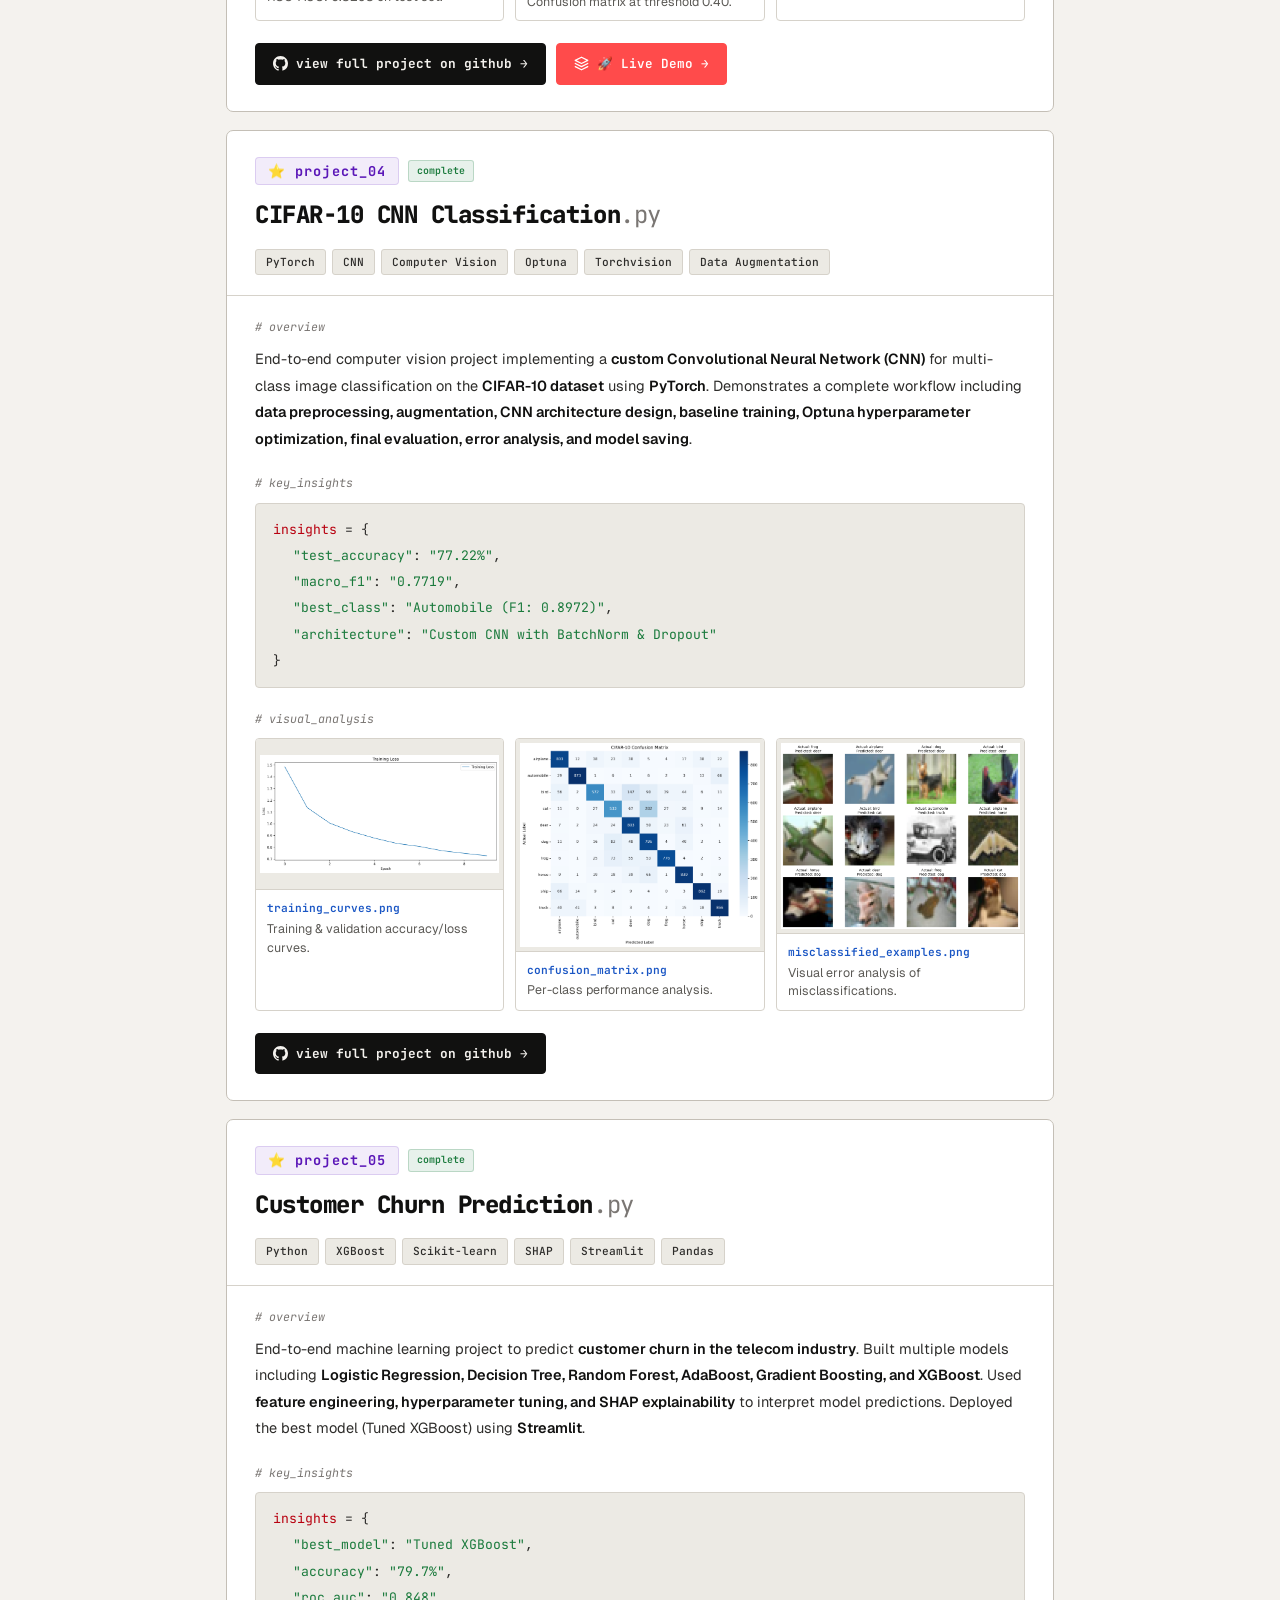
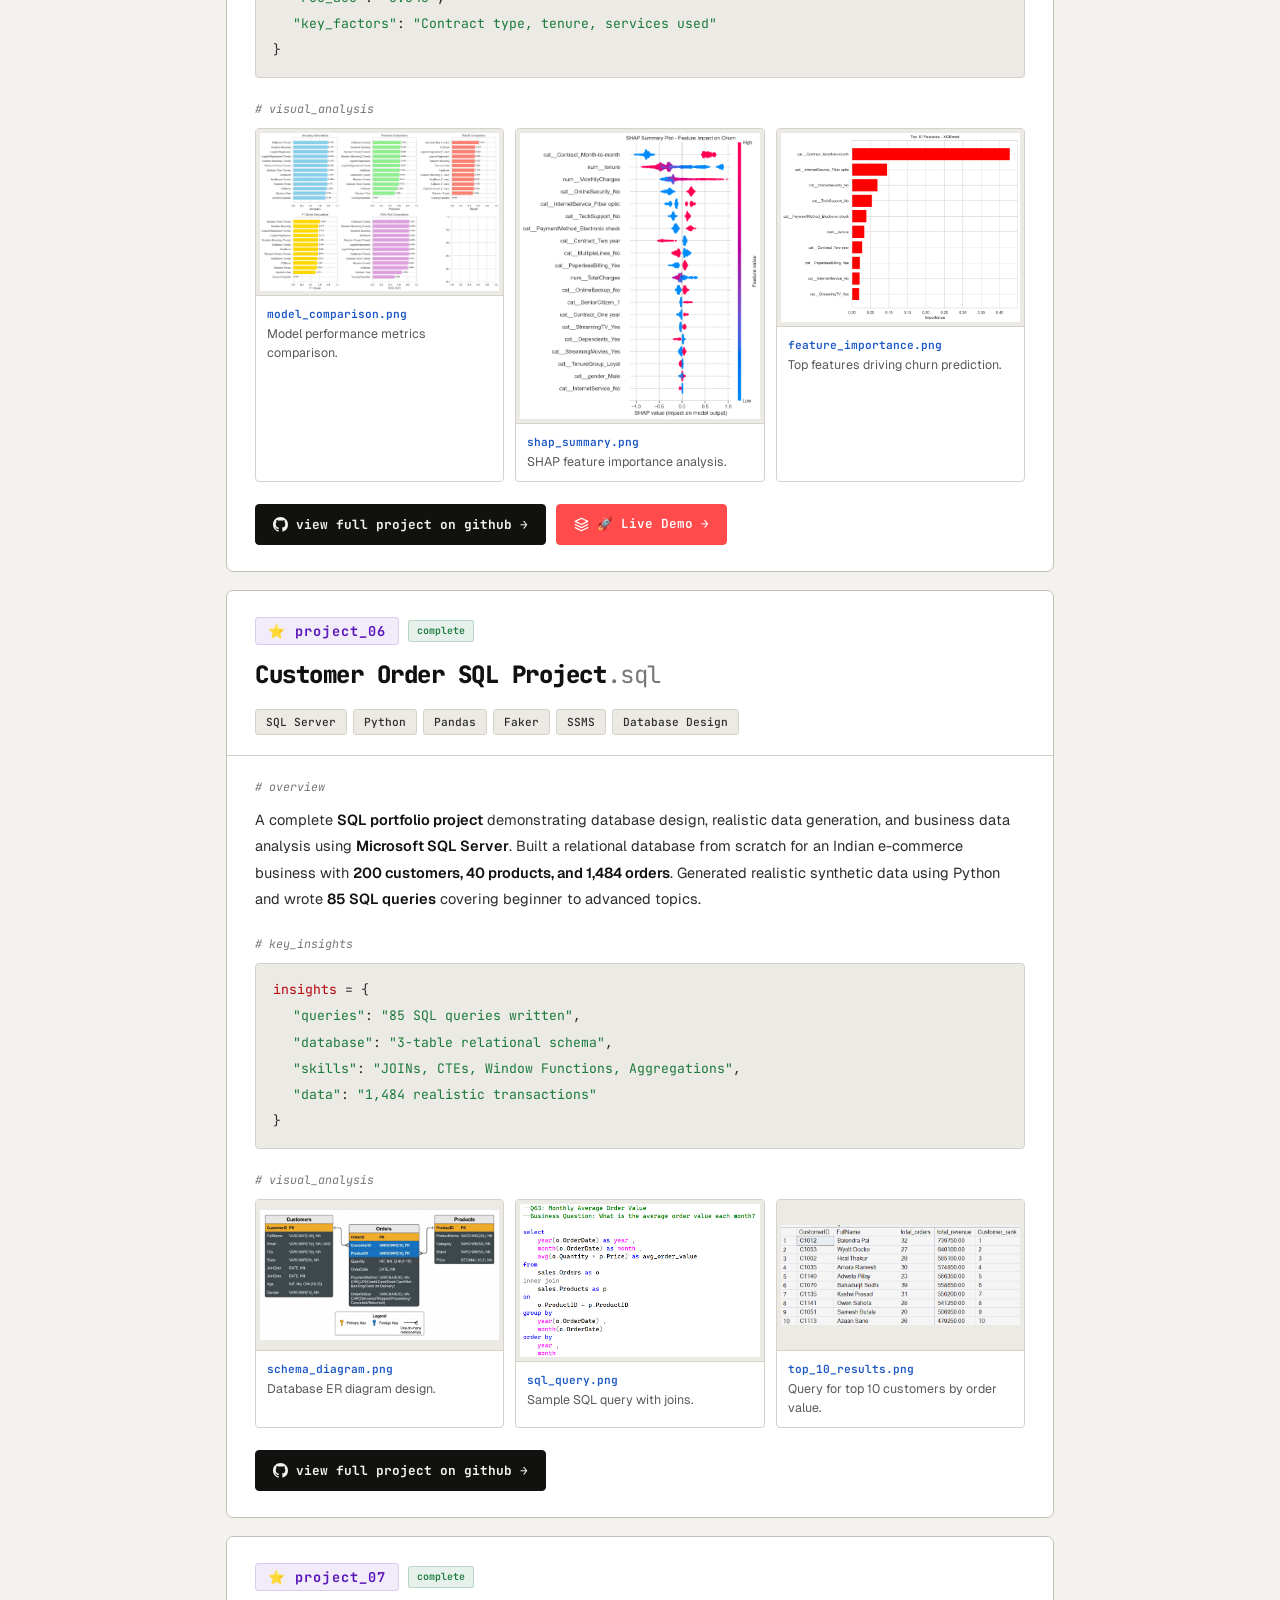
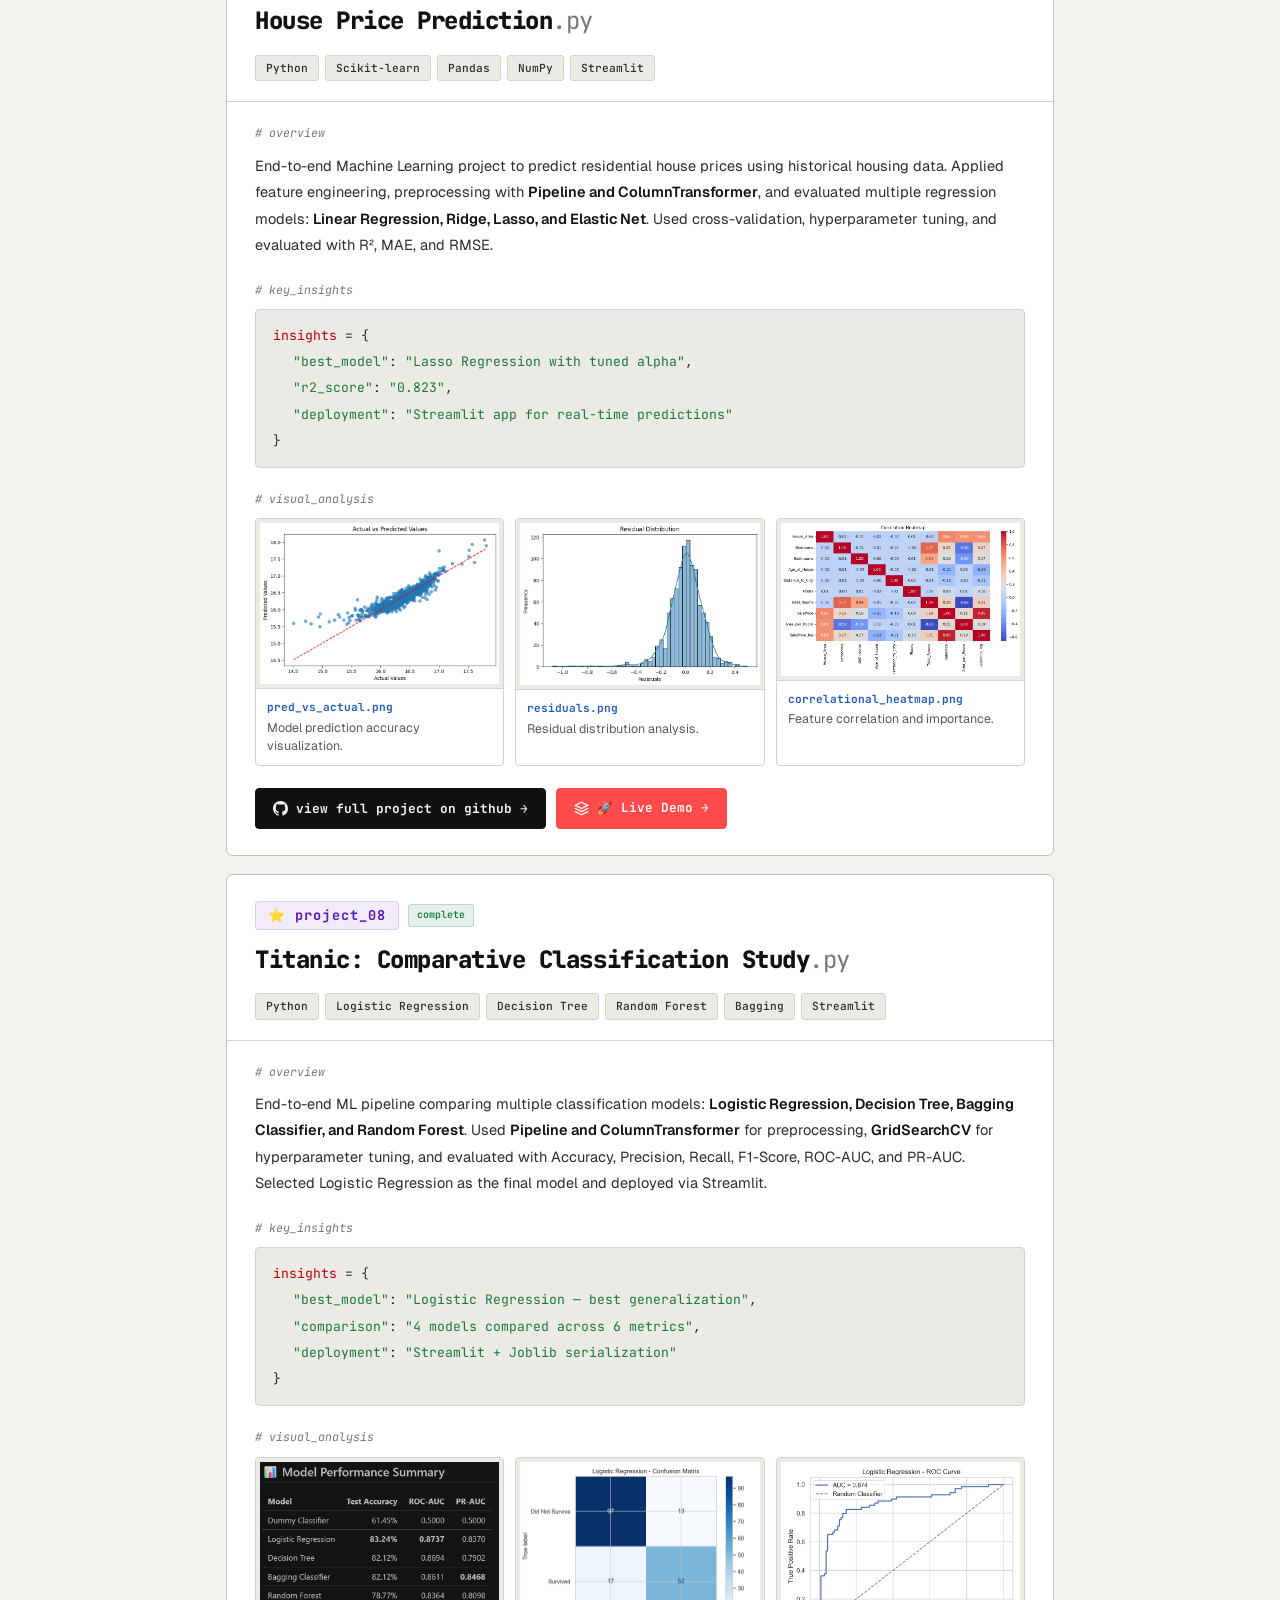
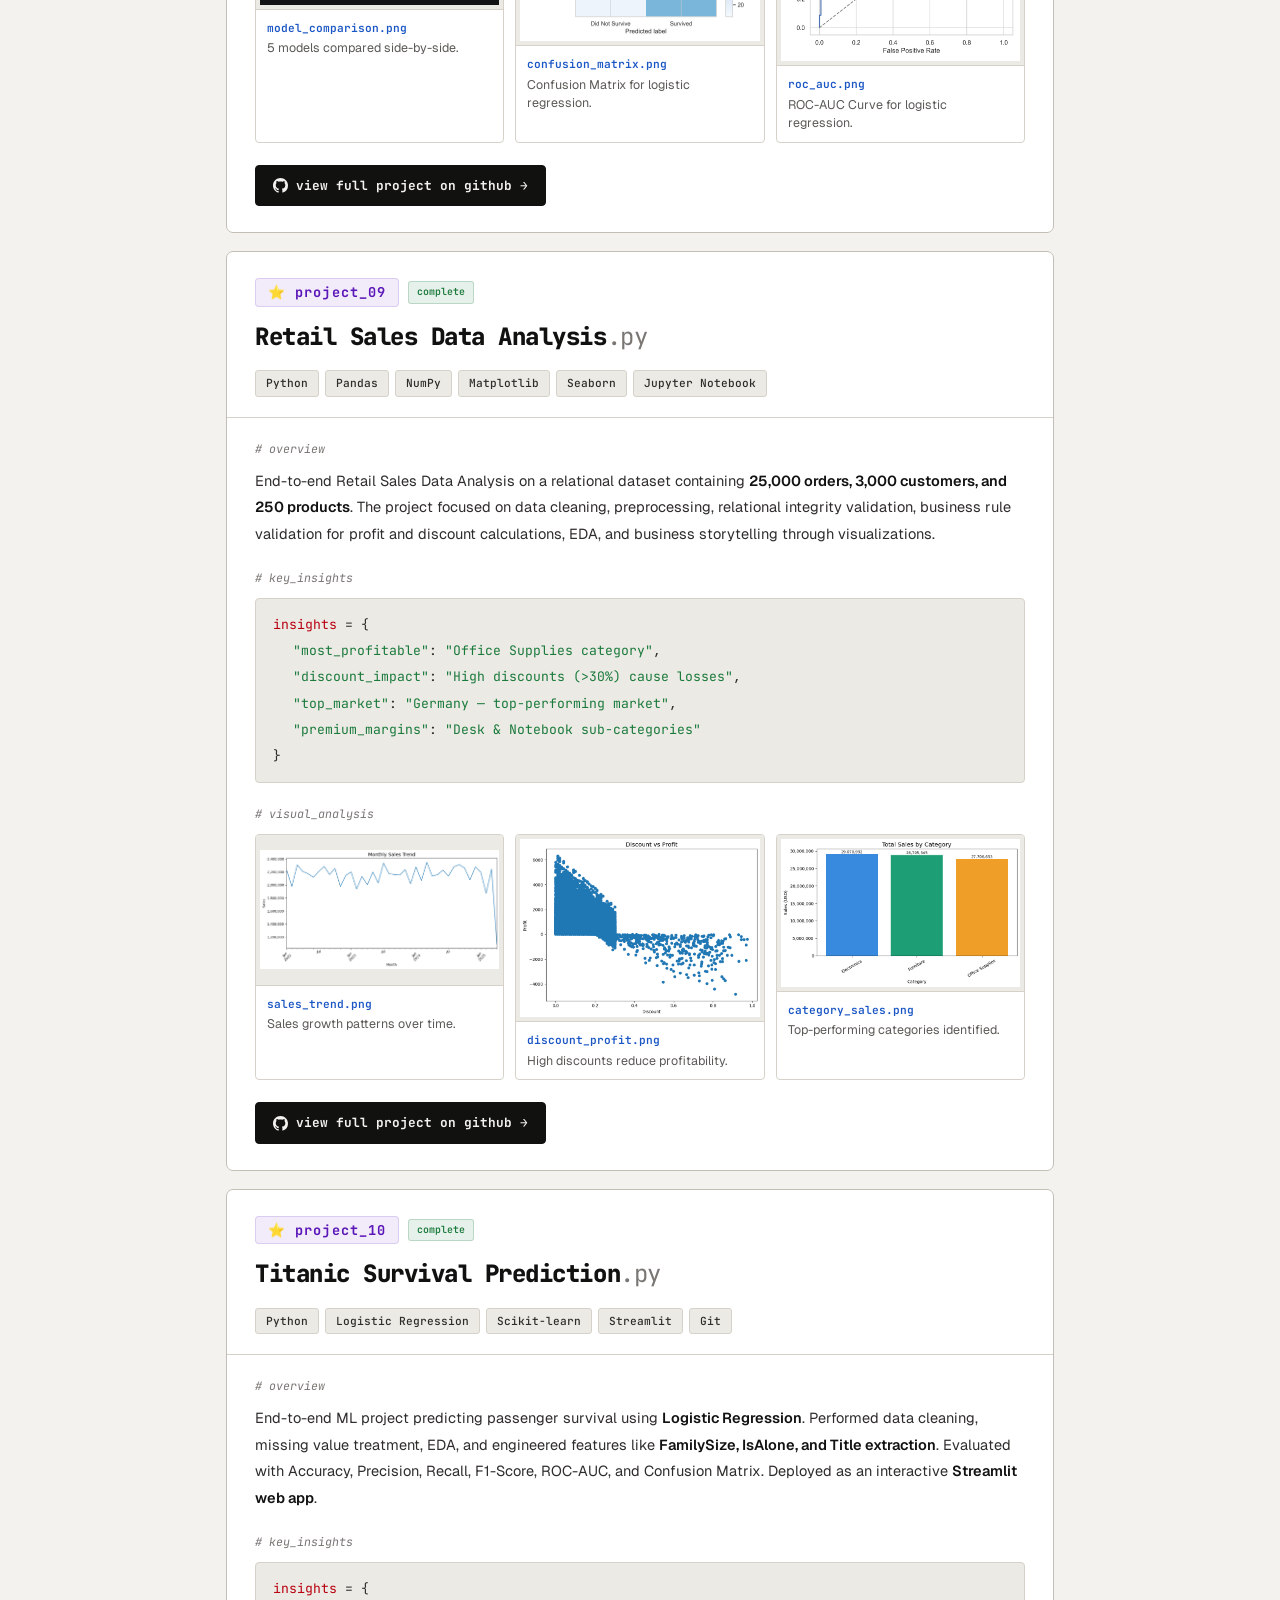
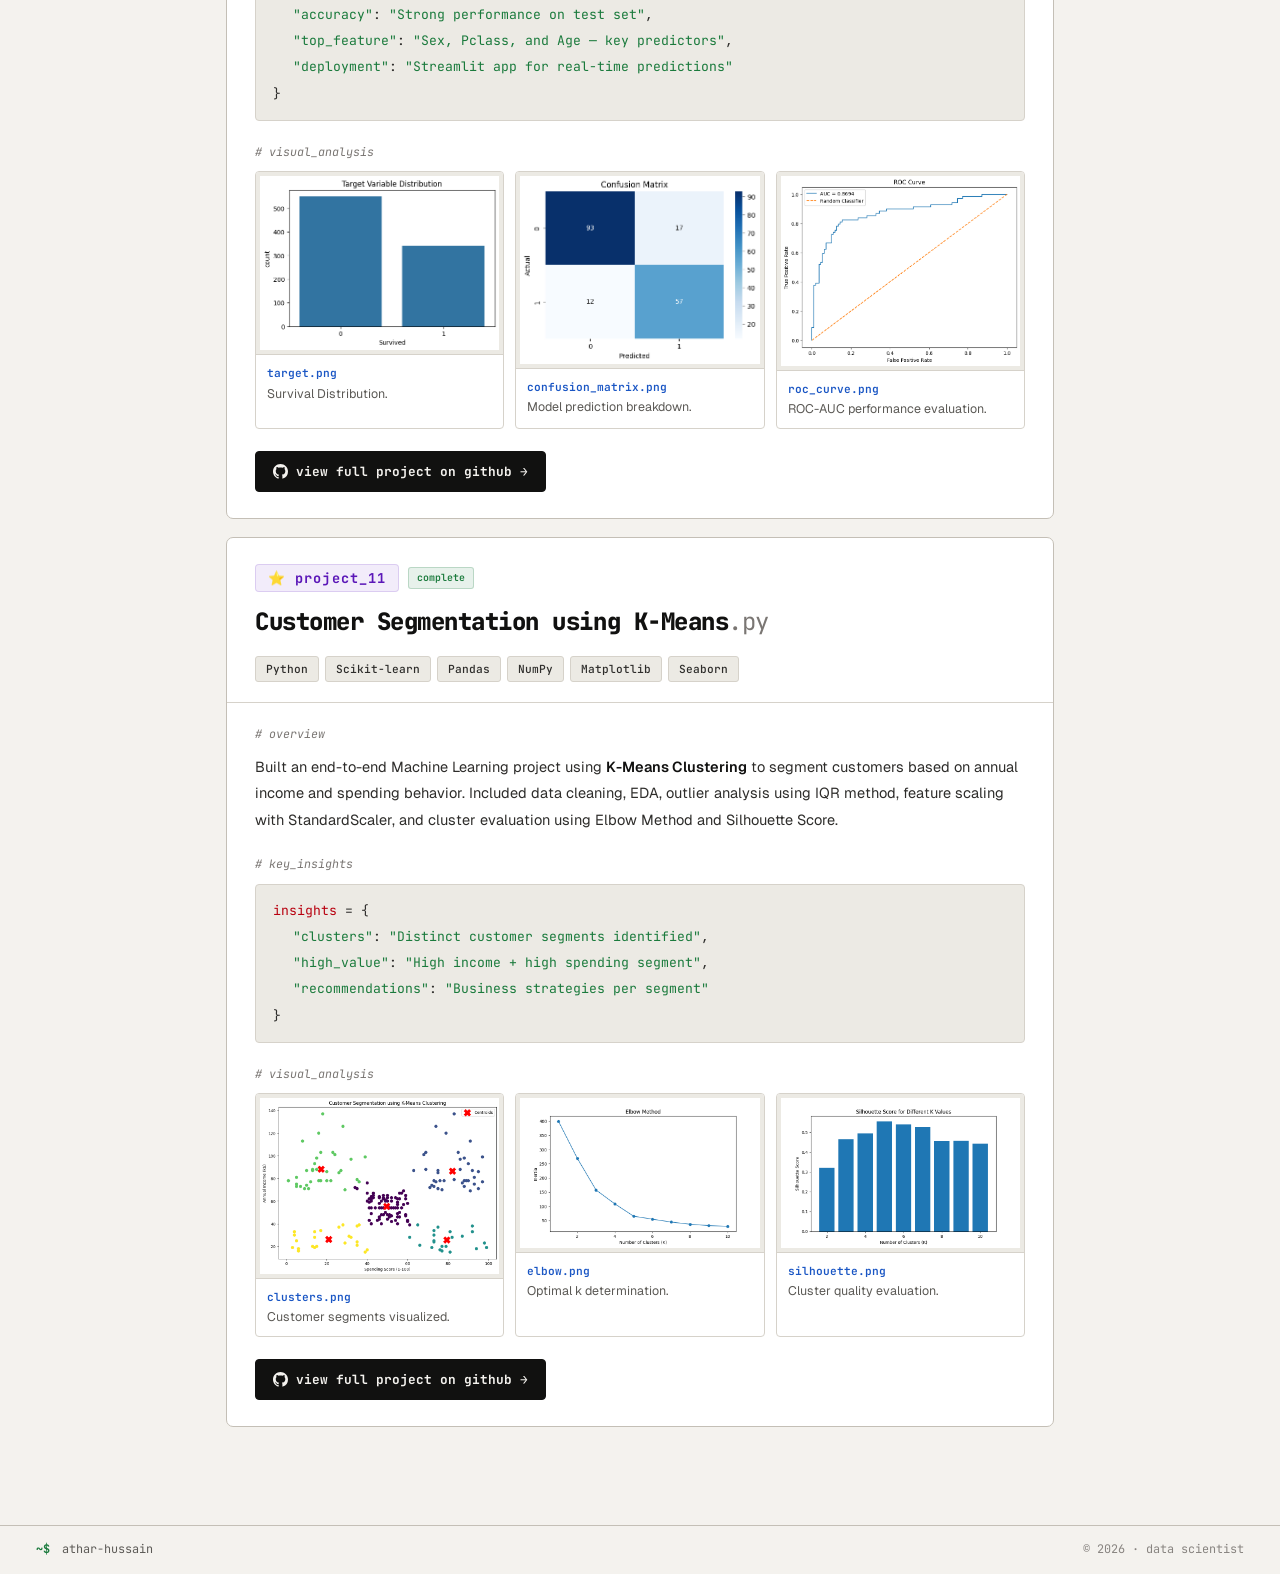
==== commit 869dcc6b: "Add ShopAssist AI project, update skills and about section" ====
--- a/projects.html
+++ b/projects.html
@@ -33,16 +33,88 @@
     <div class="ph" style="margin-bottom:40px;">
         <p class="ph-pre"><span class="tp" style="font-family:var(--mono);">$</span> <span class="kw">ls</span> <span class="str">~/projects/</span></p>
         <h1 class="ph-title">Projects</h1>
-        <p class="ph-sub">10 real-world machine learning, deep learning & AI projects — code, charts, and business insights.</p>
-    </div>
-
-    <!-- ============================================ -->
-    <!-- PROJECT 1: Machine Learning RAG Assistant -->
+        <p class="ph-sub">11 real-world machine learning, deep learning, RAG & agentic AI projects — code, charts, and business insights.</p>
+    </div>
+
+    <!-- ============================================ -->
+    <!-- PROJECT 1: ShopAssist AI Agent -->
     <!-- ============================================ -->
     <div class="pj-card" style="margin-bottom:18px;">
         <div class="pj-top">
             <div class="pj-meta">
                 <span class="pj-num">⭐ project_01</span>
+                <span class="pj-badge">complete</span>
+            </div>
+            <h2 class="pj-title">ShopAssist AI: Agentic Customer Support<span class="pj-ext">.py</span></h2>
+            <div class="pj-tags">
+                <span class="pj-tag">Python</span>
+                <span class="pj-tag">LangGraph</span>
+                <span class="pj-tag">LangChain</span>
+                <span class="pj-tag">RAG</span>
+                <span class="pj-tag">PostgreSQL</span>
+                <span class="pj-tag">FAISS</span>
+                <span class="pj-tag">Groq</span>
+                <span class="pj-tag">Streamlit</span>
+            </div>
+        </div>
+        <div class="pj-body">
+            <div class="pj-sec">
+                <span class="pj-sec-lbl"># overview</span>
+                <p>An advanced <strong>AI-powered customer support agent</strong> built with <strong>LangGraph, LangChain, and Groq</strong>. Unlike a standard chatbot, this is a <strong>stateful agentic workflow</strong> that classifies customer intent, retrieves company policies via <strong>RAG</strong>, interacts with a <strong>PostgreSQL order database</strong>, maintains persistent conversation memory, and escalates unsupported requests to a human. The LLM acts as a single component within a larger system, while business rules and safety checks are strictly enforced in Python.</p>
+            </div>
+            <div class="pj-sec">
+                <span class="pj-sec-lbl"># key_insights</span>
+                <div class="dict-block">
+                    <span class="di"><span class="attr">insights</span><span class="pun"> = {</span></span>
+                    <span class="di ind"><span class="str">"architecture"</span><span class="pun">:</span> <span class="str">"Stateful LangGraph agentic workflow"</span><span class="pun">,</span></span>
+                    <span class="di ind"><span class="str">"retrieval"</span><span class="pun">:</span> <span class="str">"FAISS + Sentence Transformers (policy docs)"</span><span class="pun">,</span></span>
+                    <span class="di ind"><span class="str">"memory"</span><span class="pun">:</span> <span class="str">"PostgreSQL checkpointer for multi-turn context"</span><span class="pun">,</span></span>
+                    <span class="di ind"><span class="str">"safety"</span><span class="pun">:</span> <span class="str">"RAG threshold, conditional routing, confirmations"</span><span class="pun">,</span></span>
+                    <span class="di ind"><span class="str">"evaluation"</span><span class="pun">:</span> <span class="str">"28-case suite with 100% pass rate"</span></span>
+                    <span class="di"><span class="pun">}</span></span>
+                </div>
+            </div>
+            <div class="pj-sec">
+                <span class="pj-sec-lbl"># visual_analysis</span>
+                <div class="shots">
+                    <div class="shot">
+                        <div class="shot-img-wrap"><img src="images/shopassist/architecture.png" alt="LangGraph Architecture"></div>
+                        <div class="shot-cap"><span class="shot-name">architecture.png</span><span class="shot-txt">Stateful LangGraph workflow and routing.</span></div>
+                    </div>
+                    <div class="shot">
+                        <div class="shot-img-wrap"><img src="images/shopassist/chat_interface.png" alt="Chat Interface"></div>
+                        <div class="shot-cap"><span class="shot-name">chat_interface.png</span><span class="shot-txt">Streamlit UI with action chips and memory.</span></div>
+                    </div>
+                    <div class="shot">
+                        <div class="shot-img-wrap"><img src="images/shopassist/order_tracking.png" alt="Order Tracking"></div>
+                        <div class="shot-cap"><span class="shot-name">order_tracking.png</span><span class="shot-txt">Database tool execution for order status.</span></div>
+                    </div>
+                </div>
+            </div>
+            <div class="pj-sec" style="display:flex; gap:10px; flex-wrap:wrap;">
+                <a href="https://github.com/ATHAR-HUSSAIN-2910/Shop-assist-ai-agent" target="_blank" class="gh-btn">
+                    <svg viewBox="0 0 24 24" fill="currentColor" width="15" height="15"><path d="M12 0C5.37 0 0 5.37 0 12c0 5.31 3.435 9.795 8.205 11.385.6.105.825-.255.825-.57 0-.285-.015-1.23-.015-2.235-3.015.555-3.795-.735-4.035-1.41-.135-.345-.72-1.41-1.23-1.695-.42-.225-1.02-.78-.015-.795.945-.015 1.62.87 1.845 1.23 1.08 1.815 2.805 1.305 3.495.99.105-.78.42-1.305.765-1.605-2.67-.3-5.46-1.335-5.46-5.925 0-1.305.465-2.385 1.23-3.225-.12-.3-.54-1.53.12-3.18 0 0 1.005-.315 3.3 1.23.96-.27 1.98-.405 3-.405s2.04.135 3 .405c2.295-1.56 3.3-1.23 3.3-1.23.66 1.65.24 2.88.12 3.18.765.84 1.23 1.905 1.23 3.225 0 4.605-2.805 5.625-5.475 5.925.435.375.81 1.095.81 2.22 0 1.605-.015 2.895-.015 3.3 0 .315.225.69.825.57A12.02 12.02 0 0024 12c0-6.63-5.37-12-12-12z"/></svg>
+                    view full project on github →
+                </a>
+                <a href="https://athars-shop-assist-ai-agent.streamlit.app/" target="_blank" class="btn btn-streamlit">
+                    <svg viewBox="0 0 24 24" fill="none" stroke="currentColor" stroke-width="2" stroke-linecap="round" stroke-linejoin="round" width="15" height="15">
+                        <path d="M12 2L2 7l10 5 10-5-10-5z"/>
+                        <path d="M2 17l10 5 10-5"/>
+                        <path d="M2 12l10 5 10-5"/>
+                    </svg>
+                    🚀 Live Demo →
+                </a>
+            </div>
+        </div>
+    </div>
+
+    <!-- ============================================ -->
+    <!-- PROJECT 2: Machine Learning RAG Assistant -->
+    <!-- ============================================ -->
+    <div class="pj-card" style="margin-bottom:18px;">
+        <div class="pj-top">
+            <div class="pj-meta">
+                <span class="pj-num">⭐ project_02</span>
                 <span class="pj-badge">complete</span>
             </div>
             <h2 class="pj-title">Machine Learning RAG Assistant<span class="pj-ext">.py</span></h2>
@@ -107,12 +179,12 @@
     </div>
 
     <!-- ============================================ -->
-    <!-- PROJECT 2: Diabetes Prediction ANN -->
-    <!-- ============================================ -->
-    <div class="pj-card" style="margin-bottom:18px;">
-        <div class="pj-top">
-            <div class="pj-meta">
-                <span class="pj-num">⭐ project_02</span>
+    <!-- PROJECT 3: Diabetes Prediction ANN -->
+    <!-- ============================================ -->
+    <div class="pj-card" style="margin-bottom:18px;">
+        <div class="pj-top">
+            <div class="pj-meta">
+                <span class="pj-num">⭐ project_03</span>
                 <span class="pj-badge">complete</span>
             </div>
             <h2 class="pj-title">Diabetes Prediction with ANN<span class="pj-ext">.py</span></h2>
@@ -176,12 +248,12 @@
     </div>
 
     <!-- ============================================ -->
-    <!-- PROJECT 3: CIFAR-10 CNN Classification -->
-    <!-- ============================================ -->
-    <div class="pj-card" style="margin-bottom:18px;">
-        <div class="pj-top">
-            <div class="pj-meta">
-                <span class="pj-num">⭐ project_03</span>
+    <!-- PROJECT 4: CIFAR-10 CNN Classification -->
+    <!-- ============================================ -->
+    <div class="pj-card" style="margin-bottom:18px;">
+        <div class="pj-top">
+            <div class="pj-meta">
+                <span class="pj-num">⭐ project_04</span>
                 <span class="pj-badge">complete</span>
             </div>
             <h2 class="pj-title">CIFAR-10 CNN Classification<span class="pj-ext">.py</span></h2>
@@ -237,12 +309,12 @@
     </div>
 
     <!-- ============================================ -->
-    <!-- PROJECT 4: Customer Churn Prediction -->
-    <!-- ============================================ -->
-    <div class="pj-card" style="margin-bottom:18px;">
-        <div class="pj-top">
-            <div class="pj-meta">
-                <span class="pj-num">⭐ project_04</span>
+    <!-- PROJECT 5: Customer Churn Prediction -->
+    <!-- ============================================ -->
+    <div class="pj-card" style="margin-bottom:18px;">
+        <div class="pj-top">
+            <div class="pj-meta">
+                <span class="pj-num">⭐ project_05</span>
                 <span class="pj-badge">complete</span>
             </div>
             <h2 class="pj-title">Customer Churn Prediction<span class="pj-ext">.py</span></h2>
@@ -306,12 +378,12 @@
     </div>
 
     <!-- ============================================ -->
-    <!-- PROJECT 5: Customer Order SQL Project -->
-    <!-- ============================================ -->
-    <div class="pj-card" style="margin-bottom:18px;">
-        <div class="pj-top">
-            <div class="pj-meta">
-                <span class="pj-num">⭐ project_05</span>
+    <!-- PROJECT 6: Customer Order SQL Project -->
+    <!-- ============================================ -->
+    <div class="pj-card" style="margin-bottom:18px;">
+        <div class="pj-top">
+            <div class="pj-meta">
+                <span class="pj-num">⭐ project_06</span>
                 <span class="pj-badge">complete</span>
             </div>
             <h2 class="pj-title">Customer Order SQL Project<span class="pj-ext">.sql</span></h2>
@@ -367,12 +439,12 @@
     </div>
 
     <!-- ============================================ -->
-    <!-- PROJECT 6: House Price Prediction -->
-    <!-- ============================================ -->
-    <div class="pj-card" style="margin-bottom:18px;">
-        <div class="pj-top">
-            <div class="pj-meta">
-                <span class="pj-num">⭐ project_06</span>
+    <!-- PROJECT 7: House Price Prediction -->
+    <!-- ============================================ -->
+    <div class="pj-card" style="margin-bottom:18px;">
+        <div class="pj-top">
+            <div class="pj-meta">
+                <span class="pj-num">⭐ project_07</span>
                 <span class="pj-badge">complete</span>
             </div>
             <h2 class="pj-title">House Price Prediction<span class="pj-ext">.py</span></h2>
@@ -434,12 +506,12 @@
     </div>
 
     <!-- ============================================ -->
-    <!-- PROJECT 7: Titanic Comparative Study -->
-    <!-- ============================================ -->
-    <div class="pj-card" style="margin-bottom:18px;">
-        <div class="pj-top">
-            <div class="pj-meta">
-                <span class="pj-num">⭐ project_07</span>
+    <!-- PROJECT 8: Titanic Comparative Study -->
+    <!-- ============================================ -->
+    <div class="pj-card" style="margin-bottom:18px;">
+        <div class="pj-top">
+            <div class="pj-meta">
+                <span class="pj-num">⭐ project_08</span>
                 <span class="pj-badge">complete</span>
             </div>
             <h2 class="pj-title">Titanic: Comparative Classification Study<span class="pj-ext">.py</span></h2>
@@ -494,12 +566,12 @@
     </div>
 
     <!-- ============================================ -->
-    <!-- PROJECT 8: Retail Sales Data Analysis -->
-    <!-- ============================================ -->
-    <div class="pj-card" style="margin-bottom:18px;">
-        <div class="pj-top">
-            <div class="pj-meta">
-                <span class="pj-num">⭐ project_08</span>
+    <!-- PROJECT 9: Retail Sales Data Analysis -->
+    <!-- ============================================ -->
+    <div class="pj-card" style="margin-bottom:18px;">
+        <div class="pj-top">
+            <div class="pj-meta">
+                <span class="pj-num">⭐ project_09</span>
                 <span class="pj-badge">complete</span>
             </div>
             <h2 class="pj-title">Retail Sales Data Analysis<span class="pj-ext">.py</span></h2>
@@ -555,12 +627,12 @@
     </div>
 
     <!-- ============================================ -->
-    <!-- PROJECT 9: Titanic Survival Prediction -->
-    <!-- ============================================ -->
-    <div class="pj-card" style="margin-bottom:18px;">
-        <div class="pj-top">
-            <div class="pj-meta">
-                <span class="pj-num">⭐ project_09</span>
+    <!-- PROJECT 10: Titanic Survival Prediction -->
+    <!-- ============================================ -->
+    <div class="pj-card" style="margin-bottom:18px;">
+        <div class="pj-top">
+            <div class="pj-meta">
+                <span class="pj-num">⭐ project_10</span>
                 <span class="pj-badge">complete</span>
             </div>
             <h2 class="pj-title">Titanic Survival Prediction<span class="pj-ext">.py</span></h2>
@@ -614,12 +686,12 @@
     </div>
 
     <!-- ============================================ -->
-    <!-- PROJECT 10: Customer Segmentation K-Means -->
-    <!-- ============================================ -->
-    <div class="pj-card" style="margin-bottom:18px;">
-        <div class="pj-top">
-            <div class="pj-meta">
-                <span class="pj-num">⭐ project_10</span>
+    <!-- PROJECT 11: Customer Segmentation K-Means -->
+    <!-- ============================================ -->
+    <div class="pj-card" style="margin-bottom:18px;">
+        <div class="pj-top">
+            <div class="pj-meta">
+                <span class="pj-num">⭐ project_11</span>
                 <span class="pj-badge">complete</span>
             </div>
             <h2 class="pj-title">Customer Segmentation using K-Means<span class="pj-ext">.py</span></h2>
